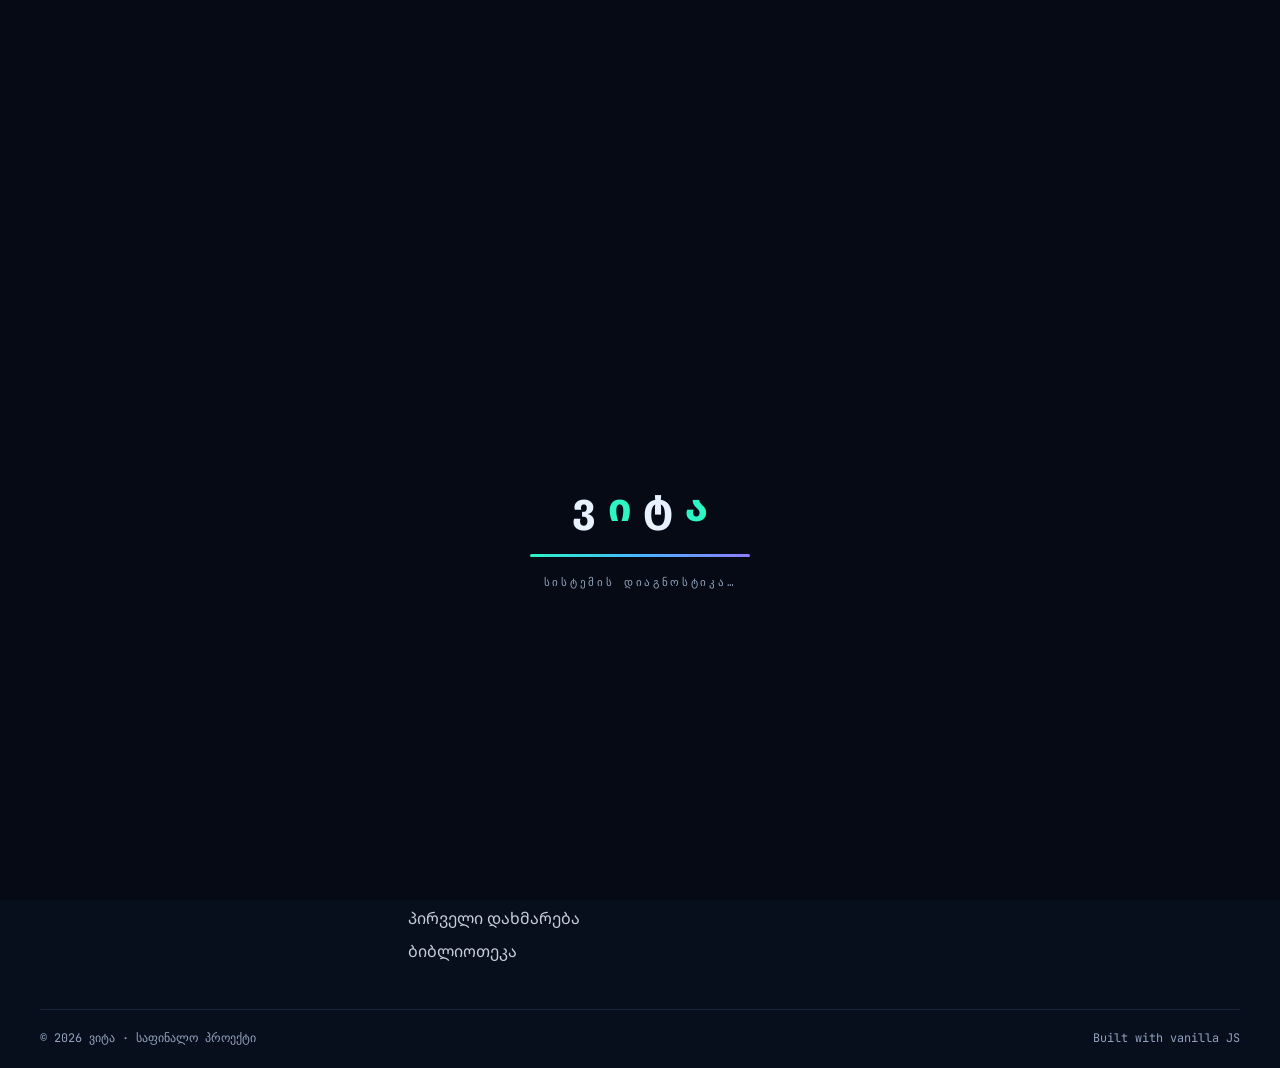
==== calculators.html @ 7089a0d2 "Merge pull request: feature/html-structure" ====
<!DOCTYPE html>
<html lang="ka" data-theme="dark">
<head>
  <meta charset="utf-8">
  <meta name="viewport" content="width=device-width, initial-scale=1">
  <title>კალკულატორები — ვიტა</title>
  <meta name="description" content="ონლაინ სამედიცინო კალკულატორები: BMI, კალორიები, წნევა, eGFR, ორსულობის ვადა, პულსი, ძილი და სხვა.">
  <meta name="theme-color" content="#050a14">
  <link rel="icon" href="data:image/svg+xml,%3Csvg xmlns='http://www.w3.org/2000/svg' viewBox='0 0 64 64'%3E%3Cpolygon points='32,3 57,17.5 57,46.5 32,61 7,46.5 7,17.5' fill='%23050a14' stroke='%232df5c4' stroke-width='4'/%3E%3Cpath d='M12 34H24L28 24L34 44L38 30L41 34H52' fill='none' stroke='%232df5c4' stroke-width='4' stroke-linecap='round' stroke-linejoin='round'/%3E%3C/svg%3E">
  <link rel="preconnect" href="https://fonts.googleapis.com">
  <link rel="preconnect" href="https://fonts.gstatic.com" crossorigin>
  <link href="https://fonts.googleapis.com/css2?family=JetBrains+Mono:wght@400;600&family=Noto+Sans+Georgian:wght@400;500;700;800&display=swap" rel="stylesheet">
  <link rel="stylesheet" href="css/base.css">
  <link rel="stylesheet" href="css/layout.css">
  <link rel="stylesheet" href="css/components.css">
  <link rel="stylesheet" href="css/animations.css">
  <link rel="stylesheet" href="css/pages.css">
  <link rel="stylesheet" href="css/responsive.css">
</head>
<body>

  <!-- ანიმირებული ჩამტვირთავი (splash) -->
  <div id="loader" role="status" aria-label="იტვირთება">
    <div class="loader-inner">
      <div data-logo="draw" class="loader-logo"></div>
      <div class="loader-word" aria-hidden="true">ვ<span>ი</span>ტ<span>ა</span></div>
      <div class="loader-bar"><i></i></div>
      <p class="loader-text mono">სისტემის დიაგნოსტიკა…</p>
    </div>
  </div>

  <!-- ფონის ეფექტები -->
  <div class="bg-fx" aria-hidden="true"><i class="blob b1"></i><i class="blob b2"></i><i class="blob b3"></i><i class="grid"></i></div>
  <div id="cursor-glow" aria-hidden="true"></div>
  <div class="scroll-progress" aria-hidden="true"><span></span></div>

  <a class="skip-link" href="#main">გადასვლა შინაარსზე</a>

  <header class="site-header" id="top">
    <div class="container header-row">
      <a href="index.html" class="brand" aria-label="ვიტა — მთავარი გვერდი">
        <span data-logo="mark" class="brand-mark"></span>
        <span class="brand-name">ვიტა<small class="mono">MED·PORTAL</small></span>
      </a>
      <nav class="main-nav" id="main-nav" aria-label="მთავარი მენიუ">
        <a href="index.html#symptoms">სიმპტომები</a>
        <a href="index.html#doctors">ექიმები</a>
        <a href="clinics.html">კლინიკები</a>
        <a href="calculators.html" class="current" aria-current="page">კალკულატორები</a>
        <a href="index.html#firstaid">პირველი დახმარება</a>
        <a href="index.html#library">ბიბლიოთეკა</a>
        <a href="index.html#contact">კონტაქტი</a>
      </nav>
      <div class="header-actions">
        <a href="tel:112" class="sos-btn" aria-label="გადაუდებელი დახმარება 112"><i class="sos-dot"></i>112</a>
        <button class="icon-btn" id="theme-toggle" type="button" aria-label="თემის შეცვლა" title="ბნელი / ნათელი თემა">
          <svg viewBox="0 0 24 24" width="20" height="20" fill="none" stroke="currentColor" stroke-width="2" stroke-linecap="round"><circle cx="12" cy="12" r="4.5"/><path d="M12 2v2.5M12 19.5V22M2 12h2.5M19.5 12H22M4.9 4.9l1.8 1.8M17.3 17.3l1.8 1.8M4.9 19.1l1.8-1.8M17.3 6.7l1.8-1.8"/></svg>
        </button>
        <button class="icon-btn burger" id="burger" type="button" aria-label="მენიუს გახსნა" aria-expanded="false" aria-controls="main-nav"><span></span><span></span><span></span></button>
      </div>
    </div>
  </header>

  <main id="main">
    <section class="page-hero">
      <div class="container">
        <p class="crumbs mono reveal"><a href="index.html">მთავარი</a> / კალკულატორები</p>
        <h1 class="reveal" style="--d:.05s">ონლაინ <em class="grad-text">სამედიცინო</em> კალკულატორები</h1>
        <p class="section-lead reveal" style="--d:.1s">მარტივი, გამჭვირვალე და დადასტურებულ ფორმულებზე დაფუძნებული გამოთვლები. თითოეულ ბარათზე ჩანს ფორმულა და წყარო. შედეგი ითვლება რეალურ დროში — მონაცემები არსად იგზავნება.</p>
        <div class="trust-row">
          <div class="card reveal"><b>📐 გამჭვირვალე ფორმულები</b>ყოველი კალკულატორის ქვეშ — „ფორმულა და წყარო“.</div>
          <div class="card reveal" style="--d:.08s"><b>🔒 კონფიდენციალურობა</b>ყველაფერი ითვლება თქვენს ბრაუზერში.</div>
          <div class="card reveal" style="--d:.16s"><b>⚕ არ არის დიაგნოზი</b>შედეგი ორიენტირია — გადაწყვეტილებისთვის მიმართეთ ექიმს.</div>
        </div>
      </div>
    </section>
    <section class="section" style="padding-top:2rem">
      <div class="container">
        <div class="chip-wrap reveal" id="calc-groups" role="group" aria-label="კატეგორიები"></div>
        <p class="result-count mono" id="calc-count" aria-live="polite"></p>
        <div class="calc-grid" id="calc-grid"></div>
      </div>
    </section>
  </main>

  <!-- ფუტერი -->
  <footer class="site-footer">
    <div class="container footer-grid">
      <div>
        <a href="index.html" class="brand"><span data-logo="mark" class="brand-mark"></span><span class="brand-name">ვიტა<small class="mono">MED·PORTAL</small></span></a>
        <p class="footer-text">სასწავლო პროექტი (HTML · CSS · JavaScript). არ წარმოადგენს სამედიცინო რჩევას, დიაგნოსტიკას ან მკურნალობას.</p>
      </div>
      <div>
        <h4>ნავიგაცია</h4>
        <ul class="footer-links"><li><a href="index.html#symptoms">სიმპტომები</a></li><li><a href="clinics.html">კლინიკები</a></li><li><a href="calculators.html">კალკულატორები</a></li><li><a href="index.html#doctors">ექიმები</a></li><li><a href="index.html#tools">ხელსაწყოები</a></li><li><a href="index.html#firstaid">პირველი დახმარება</a></li><li><a href="index.html#library">ბიბლიოთეკა</a></li></ul>
      </div>
      <div>
        <h4>გადაუდებელი</h4>
        <p class="footer-sos mono"><a href="tel:112">112</a></p>
        <p class="footer-text">ერთიანი სასწრაფო ნომერი საქართველოში.</p>
      </div>
      <form id="news-form" class="news" novalidate>
        <h4>სიახლეები</h4>
        <div class="news-row"><input class="input" id="news-mail" type="email" placeholder="შენი ელ-ფოსტა" aria-label="ელ-ფოსტა"><button class="btn btn-primary btn-sm" type="submit">✓</button></div>
        <small class="err" data-err="news-mail"></small>
      </form>
    </div>
    <div class="container footer-bottom mono"><span>© <span id="year">2026</span> ვიტა · საფინალო პროექტი</span><span>Built with vanilla JS</span></div>
  </footer>

  <button id="to-top" class="to-top" type="button" aria-label="ზევით დაბრუნება">↑</button>
  <div id="toasts" class="toasts" aria-live="polite"></div>

  <script src="js/utils.js"></script>
  <script src="js/data.js"></script>
  <script src="js/logos.js"></script>
  <script src="js/effects.js"></script>
  <script src="js/calc-defs.js"></script>
  <script src="js/calculators.js"></script>
  <script src="js/contact.js"></script>
  <script src="js/page.js"></script>
</body>
</html>
---- css/base.css ----
/* ==========================================================
   base.css — დიზაინ-ტოკენები, reset, ტიპოგრაფია
   ========================================================== */
:root {
  --bg: #050a14;
  --bg-2: #09111f;
  --surface: rgba(16, 27, 48, .72);
  --surface-solid: #0e182b;
  --surface-2: rgba(255, 255, 255, .04);
  --line: rgba(120, 200, 255, .14);
  --line-strong: rgba(120, 220, 255, .32);
  --text: #e8f1ff;
  --muted: #93a4c0;
  --mint: #2df5c4;
  --sky: #47b8ff;
  --violet: #8f7bff;
  --coral: #ff5f7a;
  --amber: #ffc65a;
  --on-accent: #03130f;
  --grad: linear-gradient(120deg, var(--mint), var(--sky) 48%, var(--violet));
  --radius: 22px;
  --radius-sm: 12px;
  --shadow: 0 24px 60px -24px rgba(0, 0, 0, .7);
  --glow: 0 0 40px -6px color-mix(in srgb, var(--mint) 55%, transparent);
  --font: 'Noto Sans Georgian', 'BPG Glaho', system-ui, -apple-system, 'Segoe UI', sans-serif;
  --mono: 'JetBrains Mono', ui-monospace, 'SF Mono', Menlo, Consolas, monospace;
  --header-h: 72px;
  --ease: cubic-bezier(.22, .9, .3, 1);
}

[data-theme="light"] {
  --bg: #f2f7fb;
  --bg-2: #e7eff7;
  --surface: rgba(255, 255, 255, .82);
  --surface-solid: #ffffff;
  --surface-2: rgba(10, 40, 80, .04);
  --line: rgba(10, 50, 100, .12);
  --line-strong: rgba(10, 80, 140, .3);
  --text: #0b1b33;
  --muted: #53647f;
  --mint: #009c78;
  --sky: #0a77c4;
  --violet: #5a44e6;
  --coral: #dd2f4b;
  --amber: #a86a00;
  --on-accent: #ffffff;
  --shadow: 0 24px 50px -28px rgba(20, 50, 90, .35);
}

*, *::before, *::after { box-sizing: border-box; }
html { scroll-behavior: smooth; scroll-padding-top: calc(var(--header-h) + 12px); -webkit-text-size-adjust: 100%; }
body {
  margin: 0;
  font-family: var(--font);
  font-size: 1rem;
  line-height: 1.65;
  color: var(--text);
  background: var(--bg);
  overflow-x: hidden;
  transition: background .4s var(--ease), color .4s var(--ease);
}
img, svg, canvas { display: block; max-width: 100%; }
h1, h2, h3, h4 { margin: 0 0 .5em; line-height: 1.2; font-weight: 800; letter-spacing: -.01em; }
h1 { font-size: clamp(2.2rem, 5.4vw, 4.4rem); }
h2 { font-size: clamp(1.7rem, 3.6vw, 2.8rem); }
h3 { font-size: clamp(1.1rem, 1.8vw, 1.35rem); }
p { margin: 0 0 1em; }
a { color: inherit; text-decoration: none; }
button, input, select, textarea { font: inherit; color: inherit; }
button { cursor: pointer; }
ul, ol { margin: 0; padding: 0; list-style: none; }
.mono { font-family: var(--mono); }
.grad-text {
  font-style: normal;
  background: var(--grad);
  -webkit-background-clip: text; background-clip: text;
  -webkit-text-fill-color: transparent; color: transparent;
  background-size: 200% 100%;
  animation: gradShift 6s linear infinite;
}

:focus-visible { outline: 2px solid var(--mint); outline-offset: 3px; border-radius: 6px; }
::selection { background: var(--mint); color: var(--on-accent); }

.skip-link {
  position: fixed; left: 1rem; top: -4rem; z-index: 1000;
  background: var(--mint); color: var(--on-accent); padding: .6rem 1rem; border-radius: 10px; font-weight: 700;
}
.skip-link:focus { top: 1rem; }

/* scrollbar */
::-webkit-scrollbar { width: 10px; height: 10px; }
::-webkit-scrollbar-track { background: var(--bg); }
::-webkit-scrollbar-thumb { background: var(--line-strong); border-radius: 10px; }

@media (prefers-reduced-motion: reduce) {
  html { scroll-behavior: auto; }
  *, *::before, *::after { animation-duration: .01ms !important; animation-iteration-count: 1 !important; transition-duration: .01ms !important; }
}
---- css/layout.css ----
/* ==========================================================
   layout.css — ფონი, ჰედერი, hero, სექციები, ფუტერი
   ========================================================== */
.container { width: min(1200px, 100% - 2rem); margin-inline: auto; }

/* ---------- ფონი ---------- */
.bg-fx { position: fixed; inset: 0; z-index: -1; overflow: hidden; background: var(--bg); transition: background .4s; }
.bg-fx .blob { position: absolute; border-radius: 50%; filter: blur(90px); opacity: .45; }
.bg-fx .b1 { width: 46vw; height: 46vw; left: -12vw; top: -10vw; background: color-mix(in srgb, var(--violet) 70%, transparent); animation: drift 22s ease-in-out infinite alternate; }
.bg-fx .b2 { width: 40vw; height: 40vw; right: -10vw; top: 30vh; background: color-mix(in srgb, var(--mint) 55%, transparent); animation: drift 26s ease-in-out infinite alternate-reverse; }
.bg-fx .b3 { width: 34vw; height: 34vw; left: 25vw; bottom: -14vw; background: color-mix(in srgb, var(--sky) 55%, transparent); animation: drift 30s ease-in-out infinite alternate; }
[data-theme="light"] .bg-fx .blob { opacity: .22; }
.bg-fx .grid {
  position: absolute; inset: 0;
  background-image:
    linear-gradient(var(--line) 1px, transparent 1px),
    linear-gradient(90deg, var(--line) 1px, transparent 1px);
  background-size: 56px 56px;
  mask-image: radial-gradient(ellipse at 50% 30%, #000 10%, transparent 75%);
  -webkit-mask-image: radial-gradient(ellipse at 50% 30%, #000 10%, transparent 75%);
  opacity: .5;
}
#cursor-glow {
  position: fixed; left: 0; top: 0; width: 420px; height: 420px; margin: -210px 0 0 -210px;
  border-radius: 50%; pointer-events: none; z-index: 0; opacity: 0;
  background: radial-gradient(circle, color-mix(in srgb, var(--mint) 22%, transparent), transparent 65%);
  transition: opacity .4s; mix-blend-mode: screen;
}
[data-theme="light"] #cursor-glow { mix-blend-mode: multiply; background: radial-gradient(circle, color-mix(in srgb, var(--sky) 20%, transparent), transparent 65%); }
#cursor-glow.on { opacity: 1; }

.scroll-progress { position: fixed; left: 0; top: 0; right: 0; height: 3px; z-index: 120; background: transparent; }
.scroll-progress span { display: block; height: 100%; width: 0; background: var(--grad); box-shadow: 0 0 14px var(--mint); }

/* ---------- ჰედერი ---------- */
.site-header {
  position: sticky; top: 0; z-index: 100; height: var(--header-h);
  backdrop-filter: blur(16px) saturate(1.4); -webkit-backdrop-filter: blur(16px) saturate(1.4);
  background: color-mix(in srgb, var(--bg) 70%, transparent);
  border-bottom: 1px solid var(--line);
  transition: box-shadow .3s, background .4s;
}
.site-header.scrolled { box-shadow: 0 10px 40px -20px rgba(0, 0, 0, .6); }
.header-row { display: flex; align-items: center; justify-content: space-between; gap: 1rem; height: 100%; }
.brand { display: inline-flex; align-items: center; gap: .7rem; }
.brand-mark { width: 44px; height: 44px; display: block; }
.brand-name { font-weight: 800; font-size: 1.45rem; line-height: 1; display: flex; flex-direction: column; letter-spacing: .02em; }
.brand-name small { font-size: .56rem; letter-spacing: .28em; color: var(--mint); margin-top: 4px; font-weight: 600; }

.main-nav { display: flex; gap: .2rem; }
.main-nav a {
  position: relative; padding: .55rem .85rem; border-radius: 999px; color: var(--muted);
  font-size: .92rem; font-weight: 500; transition: color .25s, background .25s;
}
.main-nav a:hover { color: var(--text); background: var(--surface-2); }
.main-nav a.active { color: var(--text); background: color-mix(in srgb, var(--mint) 14%, transparent); }
.main-nav a.active::after {
  content: ""; position: absolute; left: 50%; bottom: 2px; width: 14px; height: 2px; margin-left: -7px; background: var(--mint); border-radius: 2px; box-shadow: 0 0 8px var(--mint);
}
.header-actions { display: flex; align-items: center; gap: .6rem; }

/* ---------- Hero ---------- */
.hero { position: relative; min-height: calc(100svh - var(--header-h)); display: flex; align-items: center; padding-block: 3rem 5rem; overflow: hidden; }
#hero-canvas { position: absolute; inset: 0; width: 100%; height: 100%; z-index: 0; }
.hero-grid { position: relative; z-index: 1; display: grid; grid-template-columns: 1.1fr .9fr; gap: 3rem; align-items: center; }
.hero-title { margin-bottom: .45em; }
.hero-lead { color: var(--muted); font-size: clamp(1rem, 1.5vw, 1.18rem); max-width: 56ch; }
.hero-cta { display: flex; flex-wrap: wrap; gap: .9rem; margin: 1.8rem 0 2.2rem; }
.live-badge {
  display: inline-flex; align-items: center; gap: .6rem; padding: .45rem 1rem .45rem .8rem; margin-bottom: 1.4rem;
  border: 1px solid var(--line-strong); border-radius: 999px; background: var(--surface); font-size: .82rem;
}
.live-badge .mono { color: var(--muted); }
.rotator { display: inline-block; color: var(--mint); min-width: 7.5ch; transition: opacity .3s, transform .3s; }
.rotator.out { opacity: 0; transform: translateY(8px); }
.stat-row { display: grid; grid-template-columns: repeat(4, auto); gap: 1.8rem; justify-content: start; }
.stat-row li { display: flex; flex-direction: column; }
.stat-row b { font-size: clamp(1.6rem, 3vw, 2.3rem); line-height: 1; background: var(--grad); -webkit-background-clip: text; background-clip: text; -webkit-text-fill-color: transparent; }
.stat-row span { font-size: .8rem; color: var(--muted); margin-top: .3rem; }

.hero-visual { position: relative; display: grid; place-items: center; min-height: 420px; }
.emblem { width: min(380px, 80%); aspect-ratio: 1; filter: drop-shadow(0 0 40px color-mix(in srgb, var(--mint) 40%, transparent)); }
.ecg-card {
  position: absolute; left: 0; right: 0; bottom: -10px; padding: .8rem 1rem; border-radius: 18px;
  background: var(--surface); border: 1px solid var(--line-strong); backdrop-filter: blur(10px); box-shadow: var(--shadow);
}
.ecg-head { display: flex; justify-content: space-between; font-size: .68rem; letter-spacing: .14em; color: var(--muted); }
.ecg-head b { color: var(--mint); font-size: 1rem; }
.scroll-hint { position: absolute; left: 50%; bottom: 1.2rem; transform: translateX(-50%); z-index: 2; display: flex; flex-direction: column; align-items: center; gap: .5rem; font-size: .62rem; letter-spacing: .3em; color: var(--muted); }
.scroll-hint span { width: 1px; height: 36px; background: linear-gradient(var(--mint), transparent); animation: scrollHint 1.8s ease-in-out infinite; transform-origin: top; }

/* ---------- პარტნიორები ---------- */
.partners { padding: 2.2rem 0; border-block: 1px solid var(--line); background: color-mix(in srgb, var(--bg-2) 60%, transparent); }
.partners-label { text-align: center; font-size: .7rem; letter-spacing: .24em; color: var(--muted); margin-bottom: 1.4rem; text-transform: uppercase; }
.marquee { overflow: hidden; mask-image: linear-gradient(90deg, transparent, #000 10%, #000 90%, transparent); -webkit-mask-image: linear-gradient(90deg, transparent, #000 10%, #000 90%, transparent); }
.marquee-track { display: flex; width: max-content; gap: 3rem; animation: marquee 38s linear infinite; }
.marquee:hover .marquee-track { animation-play-state: paused; }

/* ---------- სექციები ---------- */
.section { position: relative; padding-block: clamp(4rem, 9vw, 7rem); }
.section-head { max-width: 760px; margin-bottom: 2.6rem; }
.eyebrow { display: inline-flex; align-items: center; gap: .6rem; font-size: .76rem; letter-spacing: .22em; color: var(--mint); text-transform: uppercase; margin-bottom: .9rem; }
.eyebrow::before { content: ""; width: 28px; height: 2px; background: var(--mint); box-shadow: 0 0 10px var(--mint); }
.section-lead { color: var(--muted); font-size: 1.08rem; }

.steps-grid { display: grid; grid-template-columns: repeat(auto-fit, minmax(250px, 1fr)); gap: 1.4rem; counter-reset: s; }
.symptom-layout { display: grid; grid-template-columns: minmax(280px, 380px) 1fr; gap: 1.6rem; align-items: start; }
.doc-grid { display: grid; grid-template-columns: repeat(auto-fill, minmax(270px, 1fr)); gap: 1.3rem; margin-top: 1.2rem; }
.tool-grid { display: grid; grid-template-columns: 1fr 1fr; gap: 2rem; align-items: center; }
.aid-grid { display: grid; grid-template-columns: repeat(auto-fit, minmax(230px, 1fr)); gap: 1.2rem; }
.contact-grid { display: grid; grid-template-columns: 1fr 1fr; gap: 2rem; align-items: start; }

/* ---------- ფუტერი ---------- */
.site-footer { border-top: 1px solid var(--line); background: color-mix(in srgb, var(--bg-2) 80%, transparent); padding-top: 3.5rem; }
.footer-grid { display: grid; grid-template-columns: 1.4fr 1fr 1fr 1.2fr; gap: 2.2rem; padding-bottom: 2.4rem; }
.footer-grid h4 { font-size: .8rem; letter-spacing: .16em; text-transform: uppercase; color: var(--muted); }
.footer-links li { margin-bottom: .4rem; }
.footer-links a { color: var(--text); opacity: .85; transition: color .2s, opacity .2s; }
.footer-links a:hover { color: var(--mint); opacity: 1; }
.footer-text { color: var(--muted); font-size: .9rem; margin-top: 1rem; }
.footer-sos a { font-size: 2.6rem; font-weight: 600; color: var(--coral); text-shadow: 0 0 24px color-mix(in srgb, var(--coral) 50%, transparent); }
.footer-bottom { display: flex; justify-content: space-between; flex-wrap: wrap; gap: .5rem; padding-block: 1.2rem; border-top: 1px solid var(--line); font-size: .74rem; color: var(--muted); }
---- css/components.css ----
/* ==========================================================
   components.css — ღილაკები, ბარათები, ფორმები, ხელსაწყოები…
   ========================================================== */

/* ---------- ღილაკები ---------- */
.btn {
  --bx: 0px; --by: 0px;
  position: relative; display: inline-flex; align-items: center; justify-content: center; gap: .55rem;
  padding: .85rem 1.5rem; border-radius: 999px; border: 1px solid transparent; font-weight: 700; font-size: .98rem;
  transform: translate(var(--bx), var(--by)); transition: transform .25s var(--ease), box-shadow .3s, background .3s, border-color .3s; overflow: hidden;
}
.btn-primary { background: var(--grad); background-size: 200% 100%; color: var(--on-accent); box-shadow: 0 10px 30px -10px color-mix(in srgb, var(--mint) 70%, transparent); }
.btn-primary:hover { background-position: 100% 0; box-shadow: 0 16px 40px -10px color-mix(in srgb, var(--mint) 80%, transparent); }
.btn-primary::after { content: ""; position: absolute; inset: 0; background: linear-gradient(110deg, transparent 30%, rgba(255,255,255,.45) 50%, transparent 70%); transform: translateX(-120%); transition: transform .7s; }
.btn-primary:hover::after { transform: translateX(120%); }
.btn-ghost { background: var(--surface-2); border-color: var(--line-strong); color: var(--text); backdrop-filter: blur(8px); }
.btn-ghost:hover { border-color: var(--mint); color: var(--mint); }
.btn-sm { padding: .55rem 1.1rem; font-size: .88rem; }
.btn-block { width: 100%; margin-top: .6rem; }
.btn:disabled { opacity: .45; cursor: not-allowed; }
.icon-btn { width: 42px; height: 42px; display: grid; place-items: center; border-radius: 50%; border: 1px solid var(--line-strong); background: var(--surface); transition: border-color .25s, transform .25s, color .25s; }
.icon-btn:hover { border-color: var(--mint); color: var(--mint); transform: rotate(18deg); }
.sos-btn { display: inline-flex; align-items: center; gap: .5rem; padding: .5rem 1rem; border-radius: 999px; background: color-mix(in srgb, var(--coral) 16%, transparent); border: 1px solid color-mix(in srgb, var(--coral) 60%, transparent); color: var(--coral); font-weight: 800; font-family: var(--mono); letter-spacing: .06em; }
.sos-btn:hover { background: var(--coral); color: #fff; }
.sos-dot, .live-dot { width: 9px; height: 9px; border-radius: 50%; background: var(--coral); box-shadow: 0 0 0 0 var(--coral); animation: ping 1.6s infinite; }
.live-dot { background: var(--mint); box-shadow: 0 0 0 0 var(--mint); }
.burger { display: none; flex-direction: column; gap: 5px; }
.burger span { width: 18px; height: 2px; background: currentColor; border-radius: 2px; transition: transform .3s, opacity .3s; }
.burger[aria-expanded="true"] span:nth-child(1) { transform: translateY(7px) rotate(45deg); }
.burger[aria-expanded="true"] span:nth-child(2) { opacity: 0; }
.burger[aria-expanded="true"] span:nth-child(3) { transform: translateY(-7px) rotate(-45deg); }

/* ---------- ბარათები და holo-ეფექტი ---------- */
.card {
  position: relative; background: var(--surface); border: 1px solid var(--line); border-radius: var(--radius);
  padding: clamp(1.1rem, 2.4vw, 1.8rem); backdrop-filter: blur(14px); -webkit-backdrop-filter: blur(14px); box-shadow: var(--shadow);
}
.holo { --mx: 50%; --my: 50%; --rx: 0deg; --ry: 0deg; transform: perspective(900px) rotateX(var(--rx)) rotateY(var(--ry)); transition: transform .25s var(--ease), border-color .3s, box-shadow .3s; transform-style: preserve-3d; }
.holo:hover { border-color: var(--line-strong); box-shadow: var(--shadow), var(--glow); }
.holo::before {
  content: ""; position: absolute; inset: 0; border-radius: inherit; pointer-events: none; opacity: 0; transition: opacity .3s;
  background: radial-gradient(380px circle at var(--mx) var(--my), color-mix(in srgb, var(--mint) 20%, transparent), transparent 55%);
}
.holo::after {
  content: ""; position: absolute; inset: 0; border-radius: inherit; pointer-events: none; opacity: 0; transition: opacity .3s;
  background: linear-gradient(115deg, transparent 30%, rgba(255,255,255,.1) 45%, rgba(143,123,255,.12) 55%, transparent 70%);
  background-size: 250% 250%; background-position: var(--mx) var(--my); mix-blend-mode: overlay;
}
.holo:hover::before, .holo:hover::after { opacity: 1; }

.tag { display: inline-block; padding: .2rem .7rem; border-radius: 999px; font-size: .72rem; background: color-mix(in srgb, var(--mint) 14%, transparent); border: 1px solid color-mix(in srgb, var(--mint) 40%, transparent); color: var(--mint); }
.note { font-size: .82rem; color: var(--muted); border-inline-start: 2px solid var(--line-strong); padding-inline-start: .8rem; margin-top: 1rem; }
.empty-note { color: var(--muted); font-size: .95rem; margin: 0; }

/* ---------- ნაბიჯები ---------- */
.step-card { padding-top: 2rem; }
.step-num { position: absolute; right: 1.2rem; top: 1rem; font-size: 2.8rem; font-weight: 600; color: transparent; -webkit-text-stroke: 1px var(--line-strong); }
.step-ico { width: 64px; height: 64px; margin-bottom: 1rem; color: var(--mint); }
.step-ico svg, .chip-ico svg { width: 100%; height: 100%; }
.step-card p { color: var(--muted); margin: 0; }

/* ---------- ფორმის ელემენტები ---------- */
.input {
  width: 100%; padding: .8rem 1rem; border-radius: var(--radius-sm); background: var(--surface-2); border: 1px solid var(--line-strong);
  color: var(--text); transition: border-color .25s, box-shadow .25s, background .25s;
}
.input::placeholder { color: color-mix(in srgb, var(--muted) 80%, transparent); }
.input:focus { outline: none; border-color: var(--mint); box-shadow: 0 0 0 4px color-mix(in srgb, var(--mint) 18%, transparent); }
select.input { appearance: none; background-image: linear-gradient(45deg, transparent 50%, var(--muted) 50%), linear-gradient(135deg, var(--muted) 50%, transparent 50%); background-position: calc(100% - 20px) 50%, calc(100% - 14px) 50%; background-size: 6px 6px; background-repeat: no-repeat; padding-right: 2.4rem; }
select.input option { background: var(--surface-solid); color: var(--text); }
textarea.input { resize: vertical; min-height: 110px; }
.form-row { margin-bottom: 1rem; }
.form-row label, .field-label { display: flex; justify-content: space-between; font-size: .88rem; color: var(--muted); margin-bottom: .4rem; font-weight: 500; }
.field-label { margin-top: 1rem; }
.err { display: block; min-height: 1.3em; line-height: 1.3; color: var(--coral); font-size: .8rem; margin-top: .3rem; }
.input.invalid { border-color: var(--coral); box-shadow: 0 0 0 4px color-mix(in srgb, var(--coral) 14%, transparent); animation: shake .4s; }
.input.valid { border-color: color-mix(in srgb, var(--mint) 70%, transparent); }
.counter { font-size: .72rem; }
.check { display: flex; gap: .7rem; align-items: flex-start; font-size: .88rem; color: var(--muted); cursor: pointer; }
.check input { accent-color: var(--mint); margin-top: .3rem; width: 16px; height: 16px; }

.switch { display: inline-flex; align-items: center; gap: .6rem; cursor: pointer; font-size: .88rem; color: var(--muted); user-select: none; }
.switch input { position: absolute; opacity: 0; pointer-events: none; }
.switch-ui { width: 42px; height: 24px; border-radius: 99px; background: var(--surface-2); border: 1px solid var(--line-strong); position: relative; transition: background .25s, border-color .25s; flex-shrink: 0; }
.switch-ui::after { content: ""; position: absolute; left: 3px; top: 3px; width: 16px; height: 16px; border-radius: 50%; background: var(--muted); transition: transform .3s var(--ease), background .25s; }
.switch input:checked + .switch-ui { background: color-mix(in srgb, var(--mint) 30%, transparent); border-color: var(--mint); }
.switch input:checked + .switch-ui::after { transform: translateX(18px); background: var(--mint); }
.switch input:focus-visible + .switch-ui { outline: 2px solid var(--mint); outline-offset: 2px; }

.range-field { margin-bottom: 1.3rem; }
.range-field label { display: flex; justify-content: space-between; margin-bottom: .5rem; color: var(--muted); font-size: .92rem; }
.range-field b { color: var(--mint); }
input[type="range"] { -webkit-appearance: none; appearance: none; width: 100%; height: 6px; border-radius: 6px; background: linear-gradient(90deg, var(--mint) var(--p, 50%), var(--line-strong) var(--p, 50%)); outline-offset: 6px; }
input[type="range"]::-webkit-slider-thumb { -webkit-appearance: none; width: 22px; height: 22px; border-radius: 50%; background: var(--surface-solid); border: 3px solid var(--mint); box-shadow: 0 0 14px var(--mint); cursor: grab; }
input[type="range"]::-moz-range-thumb { width: 18px; height: 18px; border-radius: 50%; background: var(--surface-solid); border: 3px solid var(--mint); box-shadow: 0 0 14px var(--mint); cursor: grab; }

/* ---------- chips ---------- */
.chip-wrap { display: flex; flex-wrap: wrap; gap: .55rem; }
.chip {
  display: inline-flex; align-items: center; gap: .5rem; padding: .5rem 1rem; border-radius: 999px; background: var(--surface-2); border: 1px solid var(--line-strong);
  font-size: .9rem; transition: all .25s var(--ease);
}
.chip:hover { border-color: var(--mint); transform: translateY(-2px); }
.chip.is-active { background: color-mix(in srgb, var(--mint) 18%, transparent); border-color: var(--mint); color: var(--mint); box-shadow: 0 0 20px -6px var(--mint); }
.chip.sym.red::after { content: "!"; display: grid; place-items: center; width: 17px; height: 17px; border-radius: 50%; background: var(--coral); color: #fff; font-size: .7rem; font-weight: 800; }
.chip-ico { width: 20px; height: 20px; display: inline-block; }
.spec-filter { margin: 1.1rem 0 .4rem; }
.result-count { font-size: .76rem; color: var(--muted); margin: .8rem 0 0; letter-spacing: .08em; }

/* ---------- toolbar ---------- */
.toolbar { display: flex; flex-wrap: wrap; gap: 1rem; align-items: center; padding: 1rem 1.2rem; }
.toolbar .search-box { flex: 1 1 260px; }
.toolbar select { width: auto; min-width: 170px; }
.search-box { position: relative; }
.search-box svg { position: absolute; left: 14px; top: 50%; transform: translateY(-50%); color: var(--muted); pointer-events: none; }
.search-box .input { padding-left: 2.6rem; }

/* ---------- სხეულის რუკა ---------- */
.body-panel { text-align: center; }
.body-stage { position: relative; width: min(250px, 70%); margin: 0 auto 1rem; overflow: hidden; border-radius: 16px; padding: .5rem; }
.body-svg { width: 100%; height: auto; overflow: visible; }
.body-decor { fill: url(#bodyGrad); stroke: var(--line-strong); }
.region { fill: url(#bodyGrad); stroke: var(--mint); stroke-opacity: .55; stroke-width: 1.2; cursor: pointer; transition: fill .3s, stroke-opacity .3s, filter .3s; }
.region:hover, .region:focus-visible { fill: color-mix(in srgb, var(--mint) 35%, transparent); stroke-opacity: 1; filter: drop-shadow(0 0 8px var(--mint)); outline: none; }
.region.is-active { fill: color-mix(in srgb, var(--coral) 38%, transparent); stroke: var(--coral); stroke-opacity: 1; filter: drop-shadow(0 0 10px var(--coral)); }
.pins { pointer-events: none; }
.pins circle { fill: var(--mint); animation: pinPulse 2s ease-in-out infinite; transform-box: fill-box; transform-origin: center; }
.pins circle:nth-child(2n) { animation-delay: .4s; }
.pins circle:nth-child(3n) { animation-delay: .8s; }
.scan-line { position: absolute; left: 0; right: 0; top: 0; height: 3px; background: linear-gradient(90deg, transparent, var(--mint), transparent); box-shadow: 0 0 18px 4px var(--mint); animation: scan 3.2s ease-in-out infinite; opacity: .8; pointer-events: none; }
.body-hint { font-size: .78rem; color: var(--muted); margin: .8rem 0 0; letter-spacing: .08em; }
.region-general.is-active { border-color: var(--coral); color: var(--coral); }

.sp-head { display: flex; justify-content: space-between; align-items: center; flex-wrap: wrap; gap: .8rem; margin-bottom: 1.2rem; }
.sp-head h3 { margin: 0; }
#symptom-chips { min-height: 80px; margin-bottom: 1.2rem; }
.field-row { display: flex; align-items: center; gap: 1rem; flex-wrap: wrap; margin-bottom: 1.2rem; }
.field-row label { color: var(--muted); font-size: .9rem; }
.field-row select { width: auto; min-width: 180px; }
.sp-actions { display: flex; gap: .8rem; flex-wrap: wrap; }
.result-box { margin-top: 1.4rem; padding: 1.2rem; border-radius: var(--radius-sm); background: var(--surface-2); border: 1px solid var(--line-strong); animation: popIn .5s var(--ease); }
.urgency { display: flex; gap: .8rem; padding: .9rem 1rem; border-radius: 12px; margin-bottom: 1rem; font-weight: 600; align-items: flex-start; }
.urgency .u-ico { font-size: 1.4rem; line-height: 1; }
.urgency small { display: block; font-weight: 400; opacity: .9; margin-top: .2rem; }
.u-green { background: color-mix(in srgb, var(--mint) 14%, transparent); border: 1px solid color-mix(in srgb, var(--mint) 50%, transparent); }
.u-amber { background: color-mix(in srgb, var(--amber) 14%, transparent); border: 1px solid color-mix(in srgb, var(--amber) 55%, transparent); }
.u-red { background: color-mix(in srgb, var(--coral) 16%, transparent); border: 1px solid var(--coral); animation: redPulse 1.4s infinite; }
.spec-row { display: grid; grid-template-columns: 28px 1fr auto; align-items: center; gap: .8rem; margin-bottom: .7rem; }
.spec-row .bar { height: 8px; border-radius: 8px; background: var(--line); overflow: hidden; grid-column: 2; }
.spec-row .bar i { display: block; height: 100%; width: 0; border-radius: 8px; background: var(--grad); transition: width 1s var(--ease); }
.spec-row .nm { grid-column: 2; font-weight: 700; }
.spec-row .ic { grid-row: 1 / span 2; color: var(--mint); width: 28px; height: 28px; }
.spec-row .go { grid-column: 3; grid-row: 1 / span 2; }
.hint-list { margin: 1rem 0 0; padding-inline-start: 1.1rem; list-style: disc; color: var(--muted); font-size: .9rem; }
.hint-list li { margin-bottom: .35rem; }
.hint-list b { color: var(--text); }

/* ---------- ექიმის ბარათი ---------- */
.doc-card { display: flex; flex-direction: column; gap: .7rem; padding: 1.3rem; cursor: pointer; animation: popIn .5s var(--ease) both; }
.doc-top { display: flex; align-items: center; gap: .9rem; }
.doc-avatar { width: 64px; height: 64px; border-radius: 20px; flex-shrink: 0; }
.doc-card h3 { margin: 0; font-size: 1.08rem; }
.doc-spec { display: inline-flex; align-items: center; gap: .4rem; color: var(--mint); font-size: .84rem; font-weight: 600; }
.doc-spec .chip-ico { width: 18px; height: 18px; }
.doc-meta { display: flex; flex-wrap: wrap; gap: .4rem .9rem; color: var(--muted); font-size: .84rem; }
.doc-meta b { color: var(--text); }
.stars { color: var(--amber); letter-spacing: 2px; }
.doc-bio { color: var(--muted); font-size: .88rem; margin: 0; flex: 1; }
.doc-foot { display: flex; align-items: center; justify-content: space-between; gap: .6rem; padding-top: .8rem; border-top: 1px dashed var(--line-strong); }
.price { font-family: var(--mono); font-weight: 600; font-size: 1.1rem; }
.avail { position: absolute; right: 1rem; top: 1rem; font-size: .68rem; padding: .15rem .6rem; border-radius: 99px; display: flex; align-items: center; gap: .35rem; background: color-mix(in srgb, var(--mint) 14%, transparent); color: var(--mint); }
.avail::before { content: ""; width: 6px; height: 6px; border-radius: 50%; background: currentColor; }
.avail.off { background: var(--surface-2); color: var(--muted); }
.no-results { grid-column: 1 / -1; text-align: center; padding: 3rem 1rem; color: var(--muted); }

/* ---------- ჯავშნები ---------- */
.bookings { margin-top: 2.2rem; }
.bookings-head { display: flex; justify-content: space-between; align-items: center; margin-bottom: 1rem; }
.bookings-head h3 { margin: 0; }
.bookings-list { display: grid; gap: .7rem; }
.booking-item { display: flex; flex-wrap: wrap; justify-content: space-between; align-items: center; gap: .8rem; padding: .9rem 1rem; border-radius: var(--radius-sm); border: 1px solid var(--line); background: var(--surface-2); animation: popIn .4s var(--ease); }
.booking-item b { display: block; }
.booking-item small { color: var(--muted); }
.booking-code { font-family: var(--mono); color: var(--mint); font-size: .8rem; }
.btn-danger { color: var(--coral); border-color: color-mix(in srgb, var(--coral) 50%, transparent); }
.btn-danger:hover { background: var(--coral); color: #fff; border-color: var(--coral); }

/* ---------- მოდალი ---------- */
.modal { width: min(560px, 94vw); max-height: 92vh; padding: 0; border: 1px solid var(--line-strong); border-radius: 26px; background: var(--surface-solid); color: var(--text); box-shadow: 0 40px 100px -20px rgba(0,0,0,.8), var(--glow); overflow: auto; }
.modal-wide { width: min(720px, 94vw); }
.modal[open] { animation: modalIn .45s var(--ease); }
.modal::backdrop { background: rgba(2, 6, 14, .72); backdrop-filter: blur(6px); }
.modal-close-form { position: absolute; right: 1rem; top: 1rem; z-index: 2; margin: 0; }
.modal-x { width: 38px; height: 38px; border-radius: 50%; border: 1px solid var(--line-strong); background: var(--surface-2); }
.modal-x:hover { border-color: var(--coral); color: var(--coral); }
.modal-in { padding: 2rem; }
.modal-in h3 { padding-right: 2.5rem; font-size: 1.4rem; }
.bk-doc { display: flex; align-items: center; gap: 1rem; margin-bottom: 1.4rem; }
.slots { display: flex; flex-wrap: wrap; gap: .5rem; }
.slot { padding: .45rem .9rem; border-radius: 10px; border: 1px solid var(--line-strong); background: var(--surface-2); font-family: var(--mono); font-size: .86rem; transition: all .2s; }
.slot:hover:not(:disabled) { border-color: var(--mint); }
.slot.is-active { background: var(--mint); color: var(--on-accent); border-color: var(--mint); box-shadow: 0 0 18px -4px var(--mint); }
.slot:disabled { opacity: .3; text-decoration: line-through; cursor: not-allowed; }
.form-2 { display: grid; grid-template-columns: 1fr 1fr; gap: 0 1rem; }
.bk-ok { text-align: center; padding: 1rem 0; }
.bk-ok svg { width: 96px; height: 96px; margin: 0 auto 1rem; }
.bk-ok .code { display: inline-block; margin: .6rem 0 1.2rem; padding: .6rem 1.4rem; border-radius: 12px; border: 2px dashed var(--mint); color: var(--mint); font-family: var(--mono); font-size: 1.5rem; letter-spacing: .14em; }

/* ---------- ტაბები და ხელსაწყოები ---------- */
.tabs { display: flex; flex-wrap: wrap; gap: .5rem; margin-bottom: 1.2rem; padding: .4rem; border-radius: 999px; background: var(--surface); border: 1px solid var(--line); width: fit-content; max-width: 100%; }
.tab { padding: .6rem 1.3rem; border-radius: 999px; border: 0; background: transparent; color: var(--muted); font-weight: 600; transition: all .3s var(--ease); }
.tab:hover { color: var(--text); }
.tab.is-active { background: var(--grad); color: var(--on-accent); box-shadow: 0 8px 24px -8px var(--mint); }
.tab-panel { animation: popIn .5s var(--ease); }
.tab-panel[hidden] { display: none; }
.tool-form h3 { margin-bottom: 1.2rem; }
.tool-out { text-align: center; }
.tool-note { color: var(--muted); font-size: .95rem; min-height: 3em; }
.tool-note b { color: var(--text); }

.gauge { position: relative; width: min(340px, 100%); margin: 0 auto; }
.gauge svg { width: 100%; overflow: visible; }
.g-seg { fill: none; stroke-width: 16; stroke-linecap: butt; }
.g-seg.s1 { stroke: var(--sky); } .g-seg.s2 { stroke: var(--mint); } .g-seg.s3 { stroke: var(--amber); } .g-seg.s4 { stroke: var(--coral); }
.g-needle { transform-origin: 110px 110px; transition: transform 1.1s cubic-bezier(.34, 1.56, .64, 1); stroke: var(--text); }
.g-needle line { stroke-width: 4; stroke-linecap: round; } .g-needle circle { fill: var(--text); }
.gauge-val { margin-top: -.4rem; display: flex; flex-direction: column; }
.gauge-val b { font-size: 2.6rem; line-height: 1; }
.gauge-val span { color: var(--muted); font-weight: 600; }

.bottle { position: relative; width: 150px; height: 220px; margin: 0 auto 1rem; border: 3px solid var(--line-strong); border-radius: 30px 30px 40px 40px; overflow: hidden; display: grid; place-items: center; background: var(--surface-2); }
.bottle::before { content: ""; position: absolute; top: -3px; left: 50%; width: 54px; height: 22px; margin-left: -27px; border: 3px solid var(--line-strong); border-top: 0; border-radius: 0 0 10px 10px; z-index: 3; }
.bottle i { position: absolute; left: 0; right: 0; bottom: 0; height: 50%; background: linear-gradient(180deg, color-mix(in srgb, var(--sky) 80%, transparent), color-mix(in srgb, var(--mint) 60%, transparent)); transition: height 1s var(--ease); }
.bottle i::before { content: ""; position: absolute; left: -50%; top: -14px; width: 200%; height: 28px; background: inherit; border-radius: 45%; animation: wave 4s linear infinite; opacity: .8; }
.bottle b { position: relative; z-index: 2; font-size: 1.7rem; text-shadow: 0 2px 10px rgba(0,0,0,.4); color: #fff; }

.pulse-tester { display: grid; gap: .9rem; justify-items: start; margin-top: 1rem; }
.beat-btn { width: 110px; height: 110px; border-radius: 50%; border: 2px solid var(--coral); background: color-mix(in srgb, var(--coral) 14%, transparent); color: var(--coral); font-weight: 800; display: grid; place-items: center; font-size: 1.1rem; transition: transform .1s; }
.beat-btn span { display: block; font-size: .75rem; }
.beat-btn:not(:disabled):active, .beat-btn.hit { transform: scale(.88); background: var(--coral); color: #fff; }
.beat-btn:disabled { opacity: .35; }
#pulse-status { font-size: .82rem; color: var(--muted); margin: 0; }
.zones { display: grid; gap: .6rem; margin-top: 1rem; text-align: left; }
.zone { display: grid; grid-template-columns: 1fr auto; gap: .2rem .8rem; align-items: center; font-size: .9rem; }
.zone .zb { grid-column: 1 / -1; height: 10px; border-radius: 10px; background: var(--line); overflow: hidden; }
.zone .zb i { display: block; height: 100%; width: 0; border-radius: 10px; transition: width .9s var(--ease); }
.zone small { color: var(--muted); }
.zone .rng { font-family: var(--mono); color: var(--text); }

.seg { display: inline-flex; padding: .3rem; border-radius: 999px; background: var(--surface-2); border: 1px solid var(--line-strong); margin-bottom: .8rem; }
.seg-btn { border: 0; background: transparent; padding: .5rem 1rem; border-radius: 999px; color: var(--muted); font-size: .86rem; font-weight: 600; }
.seg-btn.is-active { background: var(--mint); color: var(--on-accent); }
.time-pills { display: flex; flex-wrap: wrap; gap: .8rem; justify-content: center; }
.time-pills li { padding: .9rem 1.2rem; border-radius: 16px; border: 1px solid var(--line-strong); background: var(--surface-2); animation: popIn .5s var(--ease) both; }
.time-pills b { display: block; font-family: var(--mono); font-size: 1.5rem; color: var(--mint); }
.time-pills small { color: var(--muted); }
.time-pills li.best { border-color: var(--mint); box-shadow: var(--glow); }

.glasses { display: flex; flex-wrap: wrap; gap: .5rem; }
.glass { width: 38px; height: 52px; border: 2px solid var(--line-strong); border-radius: 6px 6px 12px 12px; background: var(--surface-2); position: relative; overflow: hidden; transition: border-color .25s, transform .25s; padding: 0; }
.glass::after { content: ""; position: absolute; left: 0; right: 0; bottom: 0; height: 0; background: linear-gradient(var(--sky), var(--mint)); transition: height .5s var(--ease); }
.glass.is-full { border-color: var(--sky); } .glass.is-full::after { height: 85%; }
.glass:hover { transform: translateY(-3px); }
.moods { display: flex; gap: .5rem; }
.mood { width: 46px; height: 46px; font-size: 1.4rem; border-radius: 14px; border: 1px solid var(--line-strong); background: var(--surface-2); transition: all .25s var(--ease); filter: grayscale(.8); }
.mood.is-active, .mood:hover { filter: none; transform: scale(1.15); border-color: var(--mint); }
.score-ring { position: relative; width: 170px; margin: 0 auto 1rem; display: grid; place-items: center; }
.score-ring svg { width: 100%; transform: rotate(-90deg); }
.score-ring circle { fill: none; stroke-width: 9; }
.r-bg { stroke: var(--line); }
.r-fg { stroke: var(--mint); stroke-linecap: round; stroke-dasharray: 327; stroke-dashoffset: 327; transition: stroke-dashoffset 1s var(--ease), stroke .4s; filter: drop-shadow(0 0 6px var(--mint)); }
.score-ring > div { position: absolute; display: flex; flex-direction: column; }
.score-ring b { font-size: 2.4rem; line-height: 1; }
.score-ring span { font-size: .72rem; color: var(--muted); }
.week-bars { display: flex; justify-content: center; align-items: flex-end; gap: .6rem; height: 90px; }
.wb { display: flex; flex-direction: column; align-items: center; gap: .3rem; height: 100%; justify-content: flex-end; font-size: .66rem; color: var(--muted); font-family: var(--mono); }
.wb i { width: 22px; border-radius: 6px 6px 3px 3px; background: var(--grad); min-height: 3px; transition: height .8s var(--ease); opacity: .9; }
.wb.today i { box-shadow: 0 0 14px var(--mint); }

/* ---------- პირველადი დახმარება ---------- */
.aid-card { cursor: pointer; text-align: left; display: flex; flex-direction: column; gap: .5rem; color: var(--text); width: 100%; font: inherit; }
.aid-card .aid-ico { width: 54px; height: 54px; border-radius: 16px; display: grid; place-items: center; color: var(--c, var(--coral)); background: color-mix(in srgb, var(--c, var(--coral)) 14%, transparent); border: 1px solid color-mix(in srgb, var(--c, var(--coral)) 40%, transparent); }
.aid-card .aid-ico svg { width: 30px; height: 30px; }
.aid-card h3 { margin: .4rem 0 0; }
.aid-card p { color: var(--muted); font-size: .88rem; margin: 0; flex: 1; }
.aid-card .go { color: var(--c, var(--coral)); font-weight: 700; font-size: .85rem; }
.aid-card:hover .aid-ico { animation: wiggle .5s; }
.stepper-bar { height: 5px; border-radius: 5px; background: var(--line); overflow: hidden; margin: 1rem 0; }
.stepper-bar i { display: block; height: 100%; width: 0; background: var(--grad); transition: width .5s var(--ease); }
.step-box { min-height: 130px; padding: 1.2rem; border-radius: var(--radius-sm); border: 1px solid var(--line-strong); background: var(--surface-2); animation: popIn .4s var(--ease); }
.step-box .sn { font-family: var(--mono); color: var(--mint); font-size: .8rem; letter-spacing: .2em; }
.step-box h4 { font-size: 1.25rem; margin: .3rem 0 .4rem; }
.step-box p { margin: 0; color: var(--muted); }
.step-nav { display: flex; justify-content: space-between; gap: .8rem; margin-top: 1rem; }
.warn { margin-top: 1rem; padding: .8rem 1rem; border-radius: 12px; font-size: .88rem; background: color-mix(in srgb, var(--coral) 12%, transparent); border: 1px solid color-mix(in srgb, var(--coral) 45%, transparent); }
.metro { display: flex; align-items: center; gap: 1.2rem; margin-top: 1.2rem; padding: 1rem 1.2rem; border-radius: var(--radius-sm); border: 1px dashed var(--coral); }
.metro .heart { font-size: 2.6rem; color: var(--coral); line-height: 1; }
.metro .heart.beat { animation: beat .545s infinite; }
.metro p { margin: 0; font-size: .86rem; color: var(--muted); flex: 1; }
.metro b { color: var(--text); font-family: var(--mono); }

/* ---------- აკორდეონი ---------- */
.acc-list { display: grid; gap: .8rem; margin-top: 1rem; }
.acc-item { border: 1px solid var(--line); background: var(--surface); border-radius: var(--radius-sm); overflow: hidden; backdrop-filter: blur(10px); transition: border-color .3s; animation: popIn .45s var(--ease) both; }
.acc-item.open { border-color: var(--line-strong); }
.acc-btn { width: 100%; display: flex; align-items: center; gap: 1rem; padding: 1rem 1.2rem; border: 0; background: transparent; text-align: left; font-weight: 700; font-size: 1.05rem; }
.acc-btn .chip-ico { color: var(--mint); width: 26px; height: 26px; flex-shrink: 0; }
.acc-btn .tag { margin-left: auto; font-weight: 400; }
.acc-btn .plus { width: 24px; height: 24px; position: relative; flex-shrink: 0; }
.acc-btn .plus::before, .acc-btn .plus::after { content: ""; position: absolute; left: 4px; right: 4px; top: 11px; height: 2px; background: var(--mint); border-radius: 2px; transition: transform .3s; }
.acc-btn .plus::after { transform: rotate(90deg); }
.acc-item.open .plus::after { transform: rotate(0); }
.acc-panel { display: grid; grid-template-rows: 0fr; transition: grid-template-rows .45s var(--ease); }
.acc-item.open .acc-panel { grid-template-rows: 1fr; }
.acc-inner { overflow: hidden; }
.acc-body { padding: 0 1.2rem 1.3rem; color: var(--muted); display: grid; gap: .9rem; }
.acc-body h4 { font-size: .8rem; letter-spacing: .12em; text-transform: uppercase; color: var(--mint); margin: 0 0 .3rem; }
.acc-body ul { list-style: disc; padding-inline-start: 1.2rem; }
.acc-body p { margin: 0; }
.acc-body .red-flag h4 { color: var(--coral); }
mark { background: color-mix(in srgb, var(--amber) 45%, transparent); color: inherit; border-radius: 4px; padding: 0 2px; }

/* ---------- Myth game ---------- */
.myth { margin-top: 2.4rem; text-align: center; }
.myth-head { display: flex; flex-direction: column; align-items: center; gap: .3rem; position: relative; }
.myth-head .tag { position: absolute; right: 0; top: 0; }
.myth-q { font-size: clamp(1.1rem, 2.4vw, 1.5rem); font-weight: 700; max-width: 640px; margin: 1.2rem auto; min-height: 3.6em; }
.myth-actions { display: flex; gap: 1rem; justify-content: center; flex-wrap: wrap; }
.myth-explain { max-width: 600px; margin: 1.2rem auto .8rem; color: var(--muted); min-height: 3em; }
.myth-explain.ok { color: var(--mint); } .myth-explain.bad { color: var(--coral); }
.myth-explain span { color: var(--muted); display: block; margin-top: .3rem; }

/* ---------- FAQ ---------- */
.faq h3 { margin-bottom: 1rem; }
.faq-item { border-bottom: 1px solid var(--line); padding: .3rem 0; }
.faq-item summary { cursor: pointer; padding: .9rem 0; font-weight: 700; list-style: none; display: flex; justify-content: space-between; gap: 1rem; }
.faq-item summary::-webkit-details-marker { display: none; }
.faq-item summary::after { content: "+"; color: var(--mint); font-size: 1.4rem; line-height: 1; transition: transform .3s; }
.faq-item[open] summary::after { transform: rotate(45deg); }
.faq-item p { color: var(--muted); padding-bottom: .8rem; margin: 0; animation: popIn .4s var(--ease); }
.contact-form h3 { margin-bottom: 1.2rem; }

/* ---------- float chips, toasts, to-top ---------- */
.float-chip { position: absolute; display: flex; align-items: center; gap: .5rem; padding: .45rem .9rem; font-size: .72rem; border-radius: 999px; background: var(--surface); border: 1px solid var(--line-strong); backdrop-filter: blur(8px); letter-spacing: .06em; z-index: 2; animation: float 5s ease-in-out infinite; }
.float-chip i { width: 7px; height: 7px; border-radius: 50%; background: var(--mint); box-shadow: 0 0 8px var(--mint); }
.fc1 { left: -4%; top: 12%; } .fc1 i { background: var(--coral); box-shadow: 0 0 8px var(--coral); }
.fc2 { right: -2%; top: 28%; animation-delay: -1.6s; }
.fc3 { left: 2%; bottom: 28%; animation-delay: -3.2s; } .fc3 i { background: var(--sky); box-shadow: 0 0 8px var(--sky); }
.toasts { position: fixed; right: 1rem; bottom: 1rem; z-index: 300; display: grid; gap: .6rem; }
.toast { display: flex; gap: .7rem; align-items: center; padding: .8rem 1.1rem; border-radius: 14px; background: var(--surface-solid); border: 1px solid var(--line-strong); box-shadow: var(--shadow), var(--glow); animation: toastIn .5s var(--ease); max-width: 340px; font-size: .92rem; }
.toast.error { border-color: var(--coral); }
.toast.out { animation: toastOut .4s forwards; }
.to-top { position: fixed; right: 1.2rem; bottom: 1.2rem; width: 46px; height: 46px; border-radius: 50%; border: 1px solid var(--line-strong); background: var(--surface); backdrop-filter: blur(8px); font-size: 1.2rem; z-index: 90; opacity: 0; pointer-events: none; transform: translateY(16px); transition: all .35s var(--ease); }
.to-top.show { opacity: 1; pointer-events: auto; transform: none; }
.to-top:hover { border-color: var(--mint); color: var(--mint); }
.news-row { display: flex; gap: .5rem; }

/* ---------- loader ---------- */
#loader { position: fixed; inset: 0; z-index: 1000; display: grid; place-items: center; background: var(--bg); transition: opacity .7s, visibility .7s, transform .9s var(--ease); }
#loader.done { opacity: 0; visibility: hidden; transform: scale(1.08); }
.loader-inner { display: grid; justify-items: center; gap: 1rem; }
.loader-logo { width: 150px; height: 150px; }
.loader-word { font-size: 2.4rem; font-weight: 800; letter-spacing: .3em; padding-left: .3em; }
.loader-word span { color: var(--mint); }
.loader-bar { width: 220px; height: 3px; background: var(--line); border-radius: 3px; overflow: hidden; }
.loader-bar i { display: block; height: 100%; width: 0; background: var(--grad); animation: load 1.6s var(--ease) forwards; box-shadow: 0 0 10px var(--mint); }
.loader-text { font-size: .7rem; letter-spacing: .24em; color: var(--muted); margin: 0; animation: blink 1s steps(2) infinite; }
---- css/animations.css ----
/* ==========================================================
   animations.css — keyframes, reveal, ანიმირებული ლოგოები
   (translate/scale თვისებებია გამოყენებული, რომ holo-ის transform არ გადაიფაროს)
   ========================================================== */

/* ---------- reveal on scroll ---------- */
.reveal {
  opacity: 0; translate: 0 34px;
  transition: opacity .9s var(--ease) var(--d, 0s), translate .9s var(--ease) var(--d, 0s), transform .25s var(--ease), border-color .3s, box-shadow .3s;
}
.reveal.in { opacity: 1; translate: 0 0; }
.no-js .reveal { opacity: 1; translate: none; }

/* ---------- keyframes ---------- */
@keyframes gradShift { to { background-position: 200% 0; } }
@keyframes drift { to { transform: translate(8vw, 6vh) scale(1.15); } }
@keyframes marquee { to { transform: translateX(-50%); } }
@keyframes ping { 70% { box-shadow: 0 0 0 10px transparent; } 100% { box-shadow: 0 0 0 0 transparent; } }
@keyframes float { 50% { translate: 0 -12px; } }
@keyframes scrollHint { 0% { transform: scaleY(0); } 50% { transform: scaleY(1); } 100% { transform: scaleY(1); opacity: 0; } }
@keyframes pinPulse { 0%, 100% { scale: 1; opacity: 1; } 50% { scale: 1.9; opacity: .4; } }
@keyframes scan { 0% { top: 0; } 50% { top: calc(100% - 3px); } 100% { top: 0; } }
@keyframes popIn { from { opacity: 0; translate: 0 14px; scale: .96; } to { opacity: 1; translate: 0 0; scale: 1; } }
@keyframes modalIn { from { opacity: 0; transform: translateY(30px) scale(.94); } to { opacity: 1; transform: none; } }
@keyframes shake { 20%, 60% { transform: translateX(-5px); } 40%, 80% { transform: translateX(5px); } }
@keyframes redPulse { 50% { box-shadow: 0 0 0 6px color-mix(in srgb, var(--coral) 18%, transparent); } }
@keyframes wave { to { transform: translateX(25%); } }
@keyframes wiggle { 25% { rotate: -10deg; } 75% { rotate: 10deg; } }
@keyframes beat { 0%, 100% { transform: scale(1); } 15% { transform: scale(1.28); } 30% { transform: scale(1); } 45% { transform: scale(1.18); } }
@keyframes toastIn { from { opacity: 0; transform: translateX(40px); } to { opacity: 1; transform: none; } }
@keyframes toastOut { to { opacity: 0; transform: translateX(40px); } }
@keyframes load { to { width: 100%; } }
@keyframes blink { 50% { opacity: .2; } }
@keyframes spin { to { transform: rotate(360deg); } }
@keyframes spinRev { to { transform: rotate(-360deg); } }
@keyframes dashFlow { to { stroke-dashoffset: -200; } }
@keyframes draw { to { stroke-dashoffset: 0; } }
@keyframes ecgRun { from { transform: translateX(0); } to { transform: translateX(-50%); } }
@keyframes hexGlow { 50% { filter: drop-shadow(0 0 7px var(--mint)); stroke-width: 3.4; } }
@keyframes checkDraw { to { stroke-dashoffset: 0; } }
@keyframes ringPop { 0% { scale: .4; opacity: 0; } 60% { scale: 1.1; opacity: 1; } 100% { scale: 1; } }
@keyframes eyeBlink { 0%, 90%, 100% { transform: scaleY(1); } 94% { transform: scaleY(.08); } }
@keyframes leafGrow { 0% { transform: scale(.6) rotate(-8deg); } 100% { transform: scale(1) rotate(0); } }
@keyframes dropBounce { 0%, 100% { transform: translateY(0); } 50% { transform: translateY(-6px); } }
@keyframes ripple { 0% { transform: scale(.4); opacity: .9; } 100% { transform: scale(1.5); opacity: 0; } }
@keyframes shieldPulse { 0%, 100% { transform: scale(1); } 50% { transform: scale(1.1); } }

/* ---------- ანიმირებული ლოგო: მთავარი ნიშანი ---------- */
.lg { width: 100%; height: 100%; overflow: visible; }
.lg-hex { fill: color-mix(in srgb, var(--bg) 60%, transparent); stroke-width: 2.6; animation: hexGlow 3s ease-in-out infinite; }
.lg-orbit { fill: none; stroke: var(--mint); stroke-width: 1.2; stroke-dasharray: 3 7; opacity: .6; transform-origin: 32px 32px; animation: spin 14s linear infinite; }
.lg-heart { fill: color-mix(in srgb, var(--coral) 85%, transparent); transform-box: fill-box; transform-origin: center; animation: beat 1.4s ease-in-out infinite; filter: drop-shadow(0 0 5px var(--coral)); }
.lg-ecg { fill: none; stroke: #fff; stroke-width: 2.4; stroke-linecap: round; stroke-linejoin: round; stroke-dasharray: 90; stroke-dashoffset: 90; animation: ecgDraw 2.2s ease-in-out infinite; }
[data-theme="light"] .lg-ecg { stroke: #0b1b33; }
@keyframes ecgDraw { 0% { stroke-dashoffset: 90; } 55%, 85% { stroke-dashoffset: 0; } 100% { stroke-dashoffset: -90; } }
.brand:hover .lg-hex { animation-duration: 1s; }
.brand:hover .lg-orbit { animation-duration: 3s; }

/* loader: рисование */
.lg-draw .d { fill: none; stroke-linecap: round; stroke-linejoin: round; stroke-width: 2.4; stroke-dasharray: 260; stroke-dashoffset: 260; animation: draw 1.4s var(--ease) forwards; }
.lg-draw .d1 { stroke: url(#GRAD); } .lg-draw .d2 { stroke: var(--coral); animation-delay: .35s; } .lg-draw .d3 { stroke: var(--text); animation-delay: .7s; }

/* ---------- ემბლემა ---------- */
.em { width: 100%; height: 100%; overflow: visible; }
.em .ring { fill: none; transform-origin: 150px 150px; }
.em .r1 { stroke: var(--mint); stroke-width: 1.4; stroke-dasharray: 2 9; animation: spin 40s linear infinite; }
.em .r2 { stroke: var(--sky); stroke-width: 2; stroke-dasharray: 60 30 8 30; animation: spinRev 26s linear infinite; opacity: .8; }
.em .r3 { stroke: var(--violet); stroke-width: 1.2; stroke-dasharray: 1 5; animation: spin 18s linear infinite; }
.em .orb { transform-origin: 150px 150px; animation: spin 9s linear infinite; }
.em .orb.o2 { animation-duration: 15s; animation-direction: reverse; }
.em .orb circle { fill: var(--mint); filter: drop-shadow(0 0 8px var(--mint)); }
.em .orb.o2 circle { fill: var(--coral); filter: drop-shadow(0 0 8px var(--coral)); }
.em .core-hex { fill: color-mix(in srgb, var(--bg) 75%, transparent); stroke-width: 3; animation: hexGlow 3s ease-in-out infinite; }
.em .tick { stroke: var(--line-strong); stroke-width: 1; }
.em .cross { stroke: var(--mint); stroke-width: 9; stroke-linecap: round; opacity: .95; }
.em .ecg-core { fill: none; stroke: #fff; stroke-width: 3; stroke-linecap: round; stroke-linejoin: round; stroke-dasharray: 160; animation: ecgDraw 2.4s ease-in-out infinite; }
[data-theme="light"] .em .ecg-core { stroke: #0b1b33; }

/* ---------- ECG strip ---------- */
.ecg-strip { height: 64px; overflow: hidden; position: relative; margin-top: .4rem; mask-image: linear-gradient(90deg, transparent, #000 12%, #000 88%, transparent); -webkit-mask-image: linear-gradient(90deg, transparent, #000 12%, #000 88%, transparent); }
.ecg-strip svg { width: 200%; height: 100%; animation: ecgRun 4s linear infinite; }
.ecg-strip path { fill: none; stroke: var(--mint); stroke-width: 2; stroke-linejoin: round; filter: drop-shadow(0 0 5px var(--mint)); vector-effect: non-scaling-stroke; }

/* ---------- პარტნიორების ლოგოები ---------- */
.pl-item { display: inline-flex; align-items: center; gap: .8rem; color: var(--muted); transition: color .3s; white-space: nowrap; }
.pl-item:hover { color: var(--text); }
.pl-item svg { width: 44px; height: 44px; overflow: visible; }
.pl-item span { font-weight: 800; letter-spacing: .04em; font-size: 1.05rem; }
.pl-item small { display: block; font-family: var(--mono); font-weight: 400; font-size: .56rem; letter-spacing: .22em; color: var(--muted); }
.pl-fill { fill: currentColor; } .pl-stroke { fill: none; stroke: currentColor; stroke-width: 3; stroke-linecap: round; stroke-linejoin: round; }
.pl-item:hover .pl-fill, .pl-item:hover .pl-stroke { color: var(--mint); }
.pl-accent { fill: var(--mint); } .pl-accent-s { fill: none; stroke: var(--mint); stroke-width: 2; }
.pl-item svg g, .pl-item svg path, .pl-item svg ellipse, .pl-item svg circle { transform-box: fill-box; transform-origin: center; }
.pl-spin { animation: spin 7s linear infinite; }
.pl-shield { animation: shieldPulse 2.4s ease-in-out infinite; }
.pl-leaf { animation: leafGrow 2.6s ease-in-out infinite alternate; transform-origin: 50% 100% !important; }
.pl-drop { animation: dropBounce 1.8s ease-in-out infinite; }
.pl-ripple { fill: none; stroke: var(--mint); stroke-width: 1.5; animation: ripple 1.8s ease-out infinite; }
.pl-eye { animation: eyeBlink 4s infinite; }
.pl-atom { animation: spin 9s linear infinite; }
.pl-orbit-dot { animation: spinRev 3s linear infinite; }
.pl-flow { stroke-dasharray: 8 8; animation: dashFlow 4s linear infinite; }

/* ---------- ჯავშნის წარმატება ---------- */
.ok-ring { fill: none; stroke: var(--mint); stroke-width: 4; transform-origin: center; animation: ringPop .7s var(--ease) both; }
.ok-check { fill: none; stroke: var(--mint); stroke-width: 6; stroke-linecap: round; stroke-linejoin: round; stroke-dasharray: 60; stroke-dashoffset: 60; animation: checkDraw .6s .4s var(--ease) forwards; }

/* ---------- ანიმირებული ხატულები ---------- */
.ico { fill: none; stroke: currentColor; stroke-width: 1.7; stroke-linecap: round; stroke-linejoin: round; overflow: visible; }
.ico .ia { transform-box: fill-box; transform-origin: center; }
.ico-heart .ia { animation: beat 1.5s infinite; }
.ico-lungs .ia { animation: shieldPulse 3.2s ease-in-out infinite; }
.ico-eye .ia { animation: eyeBlink 4s infinite; }
.ico-brain .ia { animation: shieldPulse 2.4s ease-in-out infinite; }
.ico-tooth .ia { animation: dropBounce 2.4s ease-in-out infinite; }
.ico-bone .ia { animation: wiggle 3s ease-in-out infinite; }
.ico-peds .ia { animation: dropBounce 2s ease-in-out infinite; }
.ico-therapy .ia { animation: wiggle 3.4s ease-in-out infinite; }
.ico-body .ia, .ico-calendar .ia, .ico-stethoscope .ia { animation: shieldPulse 3s ease-in-out infinite; }
.chip:hover .ico .ia, .doc-card:hover .ico .ia { animation-duration: .7s; }
---- css/pages.css ----
/* ==========================================================
   pages.css — კლინიკების რუკა, კალკულატორები, გუნდი, ქვე-გვერდები
   ========================================================== */
.page-hero { padding-block: clamp(3rem, 7vw, 5rem) 1rem; }
.page-hero h1 { font-size: clamp(2rem, 4.6vw, 3.4rem); }
.crumbs { font-size: .78rem; letter-spacing: .14em; color: var(--muted); margin-bottom: 1rem; text-transform: uppercase; }
.crumbs a { color: var(--mint); }
.main-nav a.current { color: var(--text); background: color-mix(in srgb, var(--mint) 14%, transparent); }
.warn-banner { display: flex; gap: .8rem; align-items: flex-start; padding: .9rem 1.1rem; border-radius: var(--radius-sm); font-size: .9rem; background: color-mix(in srgb, var(--amber) 12%, transparent); border: 1px solid color-mix(in srgb, var(--amber) 50%, transparent); margin-top: 1.2rem; }

/* ---------- რუკა ---------- */
.map-layout { display: grid; grid-template-columns: minmax(0, 1.6fr) minmax(300px, 1fr); gap: 1.4rem; align-items: start; margin-top: 1.2rem; }
.map-card { padding: .6rem; overflow: hidden; }
.map-wrap { position: relative; border-radius: calc(var(--radius) - 8px); overflow: hidden; background: var(--bg-2); }
.geo-svg { display: block; width: 100%; height: auto; cursor: grab; user-select: none; -webkit-user-select: none; }
.geo-svg.grab { cursor: grabbing; }
.map-sea { fill: color-mix(in srgb, var(--sky) 12%, var(--bg-2)); }
.map-sea-dot { fill: color-mix(in srgb, var(--sky) 35%, transparent); }
.map-land { fill: color-mix(in srgb, var(--mint) 14%, var(--surface-solid)); stroke: var(--mint); stroke-linejoin: round; filter: drop-shadow(0 0 10px color-mix(in srgb, var(--mint) 35%, transparent)); }
.map-lbl { font-family: var(--font); font-size: calc(11px * var(--u, 1)); fill: var(--muted); text-anchor: middle; pointer-events: none; }
.map-lbl.sea { font-style: italic; font-size: calc(14px * var(--u, 1)); fill: color-mix(in srgb, var(--sky) 70%, var(--muted)); letter-spacing: .2em; }
.map-lbl.nb { font-size: calc(12px * var(--u, 1)); letter-spacing: .24em; opacity: .55; text-transform: uppercase; }
.map-lbl.city { text-anchor: start; transform: translate(calc(17px * var(--u, 1)), calc(4px * var(--u, 1))); font-size: calc(10.5px * var(--u, 1)); fill: var(--text); opacity: .75; }
.map-lbl.city.major { font-weight: 700; font-size: calc(12px * var(--u, 1)); opacity: 1; }
.map-city { fill: var(--text); r: calc(2.2px * var(--u, 1)); opacity: .7; }
.mk { cursor: pointer; outline: none; }
.mk .dot { stroke: var(--bg); transition: r .2s; }
.mk .dot-plus { stroke: #fff; stroke-linecap: round; }
.mk:hover .dot, .mk:focus-visible .dot { filter: drop-shadow(0 0 6px currentColor); stroke: #fff; }
.mk .cl-bg { fill: color-mix(in srgb, var(--mint) 85%, #000); stroke: #fff; stroke-width: calc(2px * var(--u, 1)); filter: drop-shadow(0 0 8px var(--mint)); }
.mk .cl-n { fill: var(--on-accent); text-anchor: middle; font-weight: 800; font-family: var(--mono); pointer-events: none; }
.mk .sel-ring { fill: none; stroke: var(--coral); animation: ringPulse 1.4s ease-out infinite; transform-box: fill-box; transform-origin: center; }
@keyframes ringPulse { from { transform: scale(.7); opacity: 1; } to { transform: scale(1.5); opacity: 0; } }
.map-ctl { position: absolute; right: .7rem; top: .7rem; display: grid; gap: .4rem; z-index: 2; }
.map-ctl button { width: 38px; height: 38px; border-radius: 12px; border: 1px solid var(--line-strong); background: var(--surface); backdrop-filter: blur(8px); font-size: 1.1rem; font-weight: 700; }
.map-ctl button:hover { border-color: var(--mint); color: var(--mint); }
.map-ctl .txt { font-size: .62rem; font-family: var(--mono); letter-spacing: .04em; }
.map-hint { position: absolute; left: .8rem; bottom: .6rem; font-size: .68rem; color: var(--muted); font-family: var(--mono); letter-spacing: .06em; pointer-events: none; }
.legend { display: flex; flex-wrap: wrap; gap: .5rem 1.1rem; padding: .8rem .6rem .3rem; font-size: .82rem; color: var(--muted); }
.legend span { display: inline-flex; align-items: center; gap: .4rem; }
.legend i { width: 11px; height: 11px; border-radius: 50%; background: var(--c); box-shadow: 0 0 8px var(--c); }

.clinic-side { display: grid; gap: 1rem; }
.clinic-detail { animation: popIn .4s var(--ease); }
.clinic-detail h3 { margin-bottom: .2rem; }
.clinic-detail .en { color: var(--muted); font-size: .85rem; margin-bottom: .8rem; }
.clinic-detail dl { display: grid; grid-template-columns: auto 1fr; gap: .3rem 1rem; margin: .8rem 0; font-size: .9rem; }
.clinic-detail dt { color: var(--muted); } .clinic-detail dd { margin: 0; }
.tag-row { display: flex; flex-wrap: wrap; gap: .4rem; margin: .6rem 0; }
.tag.t-public { color: var(--sky); border-color: color-mix(in srgb, var(--sky) 45%, transparent); background: color-mix(in srgb, var(--sky) 12%, transparent); }
.tag.t-private { color: var(--violet); border-color: color-mix(in srgb, var(--violet) 45%, transparent); background: color-mix(in srgb, var(--violet) 12%, transparent); }
.tag.t-municipal { color: var(--amber); border-color: color-mix(in srgb, var(--amber) 45%, transparent); background: color-mix(in srgb, var(--amber) 12%, transparent); }
.clinic-list { max-height: 520px; overflow: auto; display: grid; gap: .5rem; padding-right: .3rem; }
.clinic-item { display: grid; gap: .1rem; width: 100%; text-align: left; padding: .7rem .9rem; border-radius: var(--radius-sm); border: 1px solid var(--line); background: var(--surface-2); transition: border-color .2s, transform .2s; }
.clinic-item:hover, .clinic-item.is-active { border-color: var(--mint); transform: translateX(3px); }
.clinic-item b { font-size: .92rem; line-height: 1.3; }
.clinic-item small { color: var(--muted); }
.filters-grid { display: grid; grid-template-columns: 2fr 1fr 1fr; gap: .8rem; }
.mini-map-card { display: grid; grid-template-columns: 1.1fr 1fr; gap: 1.6rem; align-items: center; }
.mini-map-card .map-wrap { pointer-events: none; }

/* ---------- კალკულატორები ---------- */
.calc-grid { display: grid; grid-template-columns: repeat(auto-fill, minmax(min(100%, 460px), 1fr)); gap: 1.3rem; margin-top: 1.4rem; }
.calc { display: flex; flex-direction: column; gap: 1rem; animation: popIn .45s var(--ease) both; }
.calc-head { display: flex; gap: .9rem; align-items: flex-start; }
.calc-head .ico-wrap { width: 46px; height: 46px; flex-shrink: 0; color: var(--mint); border: 1px solid var(--line-strong); border-radius: 14px; padding: 9px; background: color-mix(in srgb, var(--mint) 10%, transparent); }
.calc-head h3 { margin: 0 0 .2rem; font-size: 1.1rem; }
.calc-head p { margin: 0; color: var(--muted); font-size: .86rem; }
.calc-form { display: grid; grid-template-columns: 1fr 1fr; gap: .2rem .9rem; }
.calc-form .f { display: grid; gap: .3rem; margin-bottom: .5rem; align-content: start; }
.calc-form .f.wide { grid-column: 1 / -1; }
.calc-form label { font-size: .8rem; color: var(--muted); }
.calc-form .inp { position: relative; }
.calc-form .inp .u { position: absolute; right: .8rem; top: 50%; transform: translateY(-50%); font-size: .72rem; color: var(--muted); pointer-events: none; font-family: var(--mono); }
.calc-form .inp input { padding-right: 4.2rem; }
.calc-out { border-radius: var(--radius-sm); border: 1px solid var(--line-strong); background: var(--surface-2); padding: 1rem 1.1rem; min-height: 120px; }
.calc-out.err { border-color: var(--coral); }
.calc-out .big { display: flex; align-items: baseline; gap: .5rem; flex-wrap: wrap; }
.calc-out .big b { font-size: clamp(1.8rem, 4vw, 2.5rem); line-height: 1.1; font-family: var(--mono); }
.calc-out .big span { color: var(--muted); font-size: .85rem; }
.chip-res { display: inline-block; margin-top: .4rem; padding: .25rem .8rem; border-radius: 99px; font-weight: 700; font-size: .85rem; }
.tone-ok { background: color-mix(in srgb, var(--mint) 18%, transparent); color: var(--mint); }
.tone-warn { background: color-mix(in srgb, var(--amber) 18%, transparent); color: var(--amber); }
.tone-bad { background: color-mix(in srgb, var(--coral) 18%, transparent); color: var(--coral); }
.tone-info { background: color-mix(in srgb, var(--sky) 18%, transparent); color: var(--sky); }
.scale { position: relative; height: 10px; border-radius: 10px; margin: 1rem 0 .4rem; display: flex; overflow: visible; }
.scale i { display: block; height: 100%; }
.scale i:first-child { border-radius: 10px 0 0 10px; } .scale i:last-child { border-radius: 0 10px 10px 0; }
.scale em { position: absolute; top: -5px; width: 4px; height: 20px; margin-left: -2px; border-radius: 3px; background: var(--text); box-shadow: 0 0 10px var(--text); transition: left .6s var(--ease); }
.res-lines { display: grid; gap: .25rem; margin: .8rem 0 0; font-size: .88rem; }
.res-lines div { display: flex; justify-content: space-between; gap: 1rem; border-bottom: 1px dashed var(--line); padding-bottom: .25rem; }
.res-lines dt { color: var(--muted); } .res-lines dd { margin: 0; font-family: var(--mono); text-align: right; }
.res-note { margin: .8rem 0 0; font-size: .8rem; color: var(--muted); }
.calc-src { font-size: .78rem; color: var(--muted); }
.calc-src summary { cursor: pointer; color: var(--mint); }
.calc-src p { margin: .5rem 0 0; }
.calc-src code { font-family: var(--mono); font-size: .76rem; color: var(--text); word-break: break-word; }
.calc .err-txt { color: var(--coral); font-size: .88rem; margin: 0; }
.trust-row { display: grid; grid-template-columns: repeat(auto-fit, minmax(210px, 1fr)); gap: 1rem; margin-top: 2rem; }
.trust-row .card { padding: 1.1rem 1.2rem; font-size: .88rem; color: var(--muted); }
.trust-row b { display: block; color: var(--text); margin-bottom: .2rem; }

/* ---------- ფუტერის/ჰედერის დამატებები ---------- */
.tools-cta { display: flex; flex-wrap: wrap; gap: .8rem; align-items: center; margin-bottom: 1.2rem; }

@media (max-width: 960px) {
  .map-layout, .mini-map-card { grid-template-columns: 1fr; }
  .filters-grid { grid-template-columns: 1fr; }
  .clinic-list { max-height: 380px; }
}
@media (max-width: 520px) { .calc-form { grid-template-columns: 1fr; } }
---- css/responsive.css ----
/* ==========================================================
   responsive.css — ადაპტური დიზაინი (Mobile-first overrides)
   ========================================================== */
@media (max-width: 1080px) {
  .main-nav a { padding: .5rem .6rem; font-size: .86rem; }
  .footer-grid { grid-template-columns: 1fr 1fr; }
}

@media (max-width: 960px) {
  .burger { display: flex; }
  .main-nav {
    position: fixed; left: 0; right: 0; top: var(--header-h); flex-direction: column; gap: .2rem; padding: 1rem;
    background: color-mix(in srgb, var(--bg) 94%, transparent); backdrop-filter: blur(18px); border-bottom: 1px solid var(--line);
    transform: translateY(-12px); opacity: 0; visibility: hidden; transition: all .35s var(--ease);
  }
  .main-nav.open { transform: none; opacity: 1; visibility: visible; }
  .main-nav a { padding: .9rem 1rem; font-size: 1rem; }
  .hero-grid { grid-template-columns: 1fr; text-align: left; }
  .hero-visual { min-height: 360px; order: -1; margin-bottom: 1rem; }
  .emblem { width: min(280px, 70%); }
  .symptom-layout, .tool-grid, .contact-grid { grid-template-columns: 1fr; }
  .ecg-card { position: relative; margin-top: -30px; }
  .hero-visual { display: flex; flex-direction: column; }
}

@media (max-width: 640px) {
  :root { --header-h: 64px; }
  .brand-mark { width: 38px; height: 38px; }
  .stat-row { grid-template-columns: repeat(2, 1fr); gap: 1.2rem; }
  .toolbar { flex-direction: column; align-items: stretch; }
  .toolbar select { width: 100%; }
  .footer-grid { grid-template-columns: 1fr; }
  .form-2 { grid-template-columns: 1fr; }
  .tabs { border-radius: 22px; }
  .tab { padding: .55rem .9rem; }
  .modal-in { padding: 1.4rem 1.1rem; }
  .float-chip { display: none; }
  .hero { padding-top: 1.5rem; }
  .sos-btn { padding: .45rem .75rem; }
  .step-num { font-size: 2.2rem; }
  .myth-head .tag { position: static; margin-top: .4rem; }
  .scroll-hint { display: none; }
}

@media (hover: none) {
  #cursor-glow { display: none; }
}

@media print {
  .site-header, #loader, .bg-fx, #cursor-glow, .to-top, #hero-canvas { display: none !important; }
  .reveal { opacity: 1 !important; translate: none !important; }
}
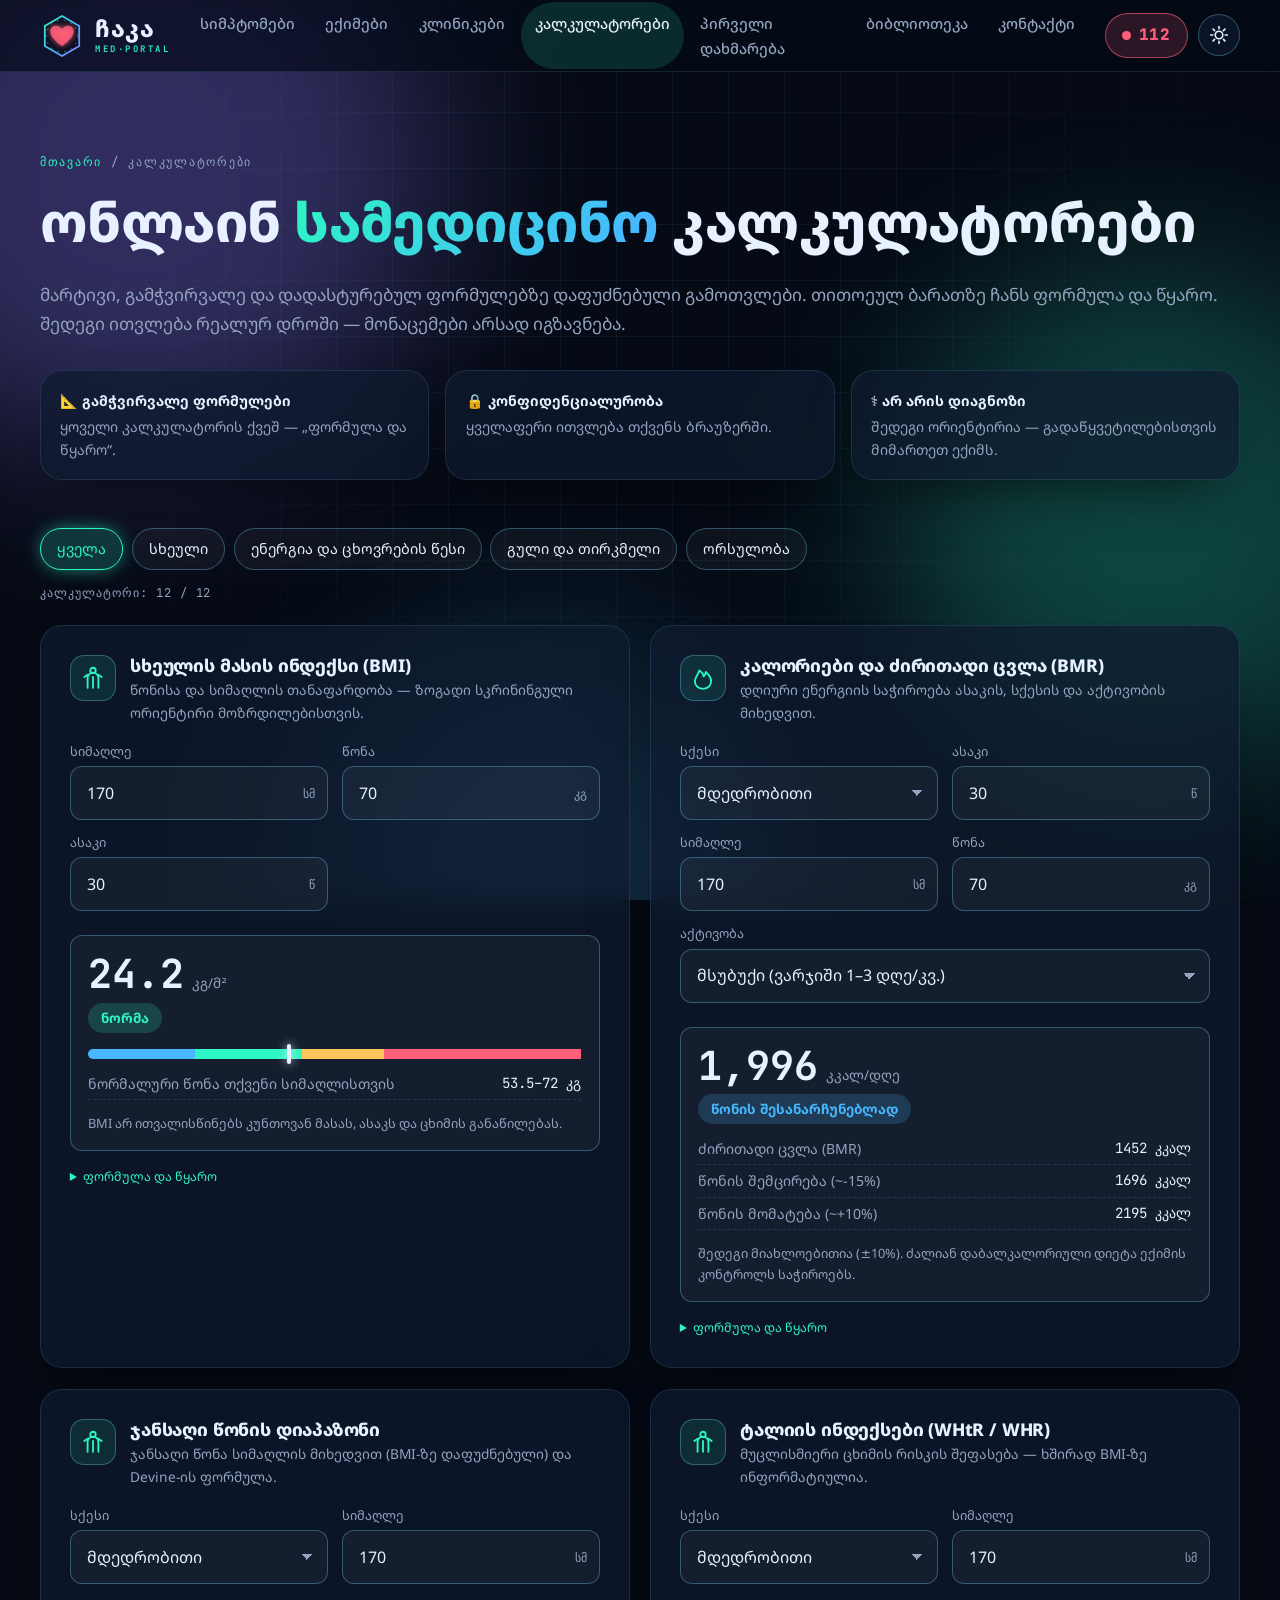
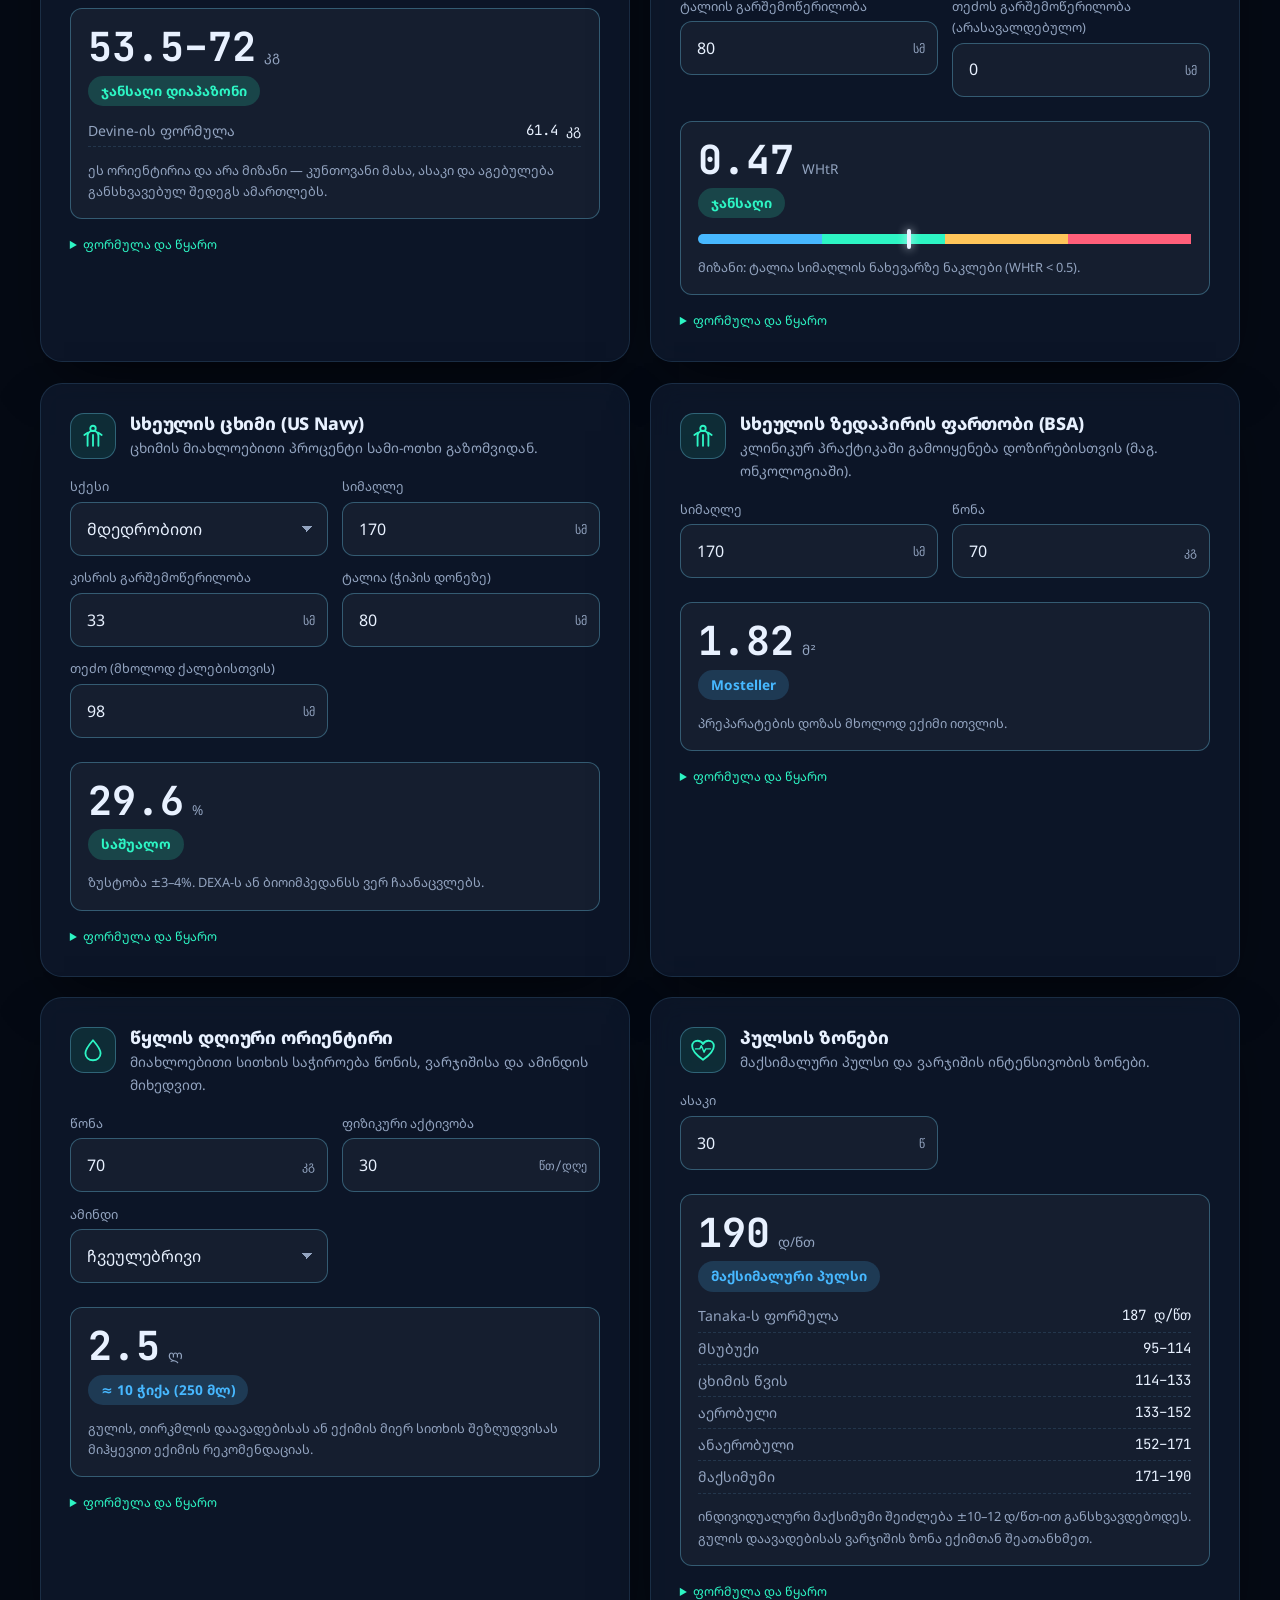
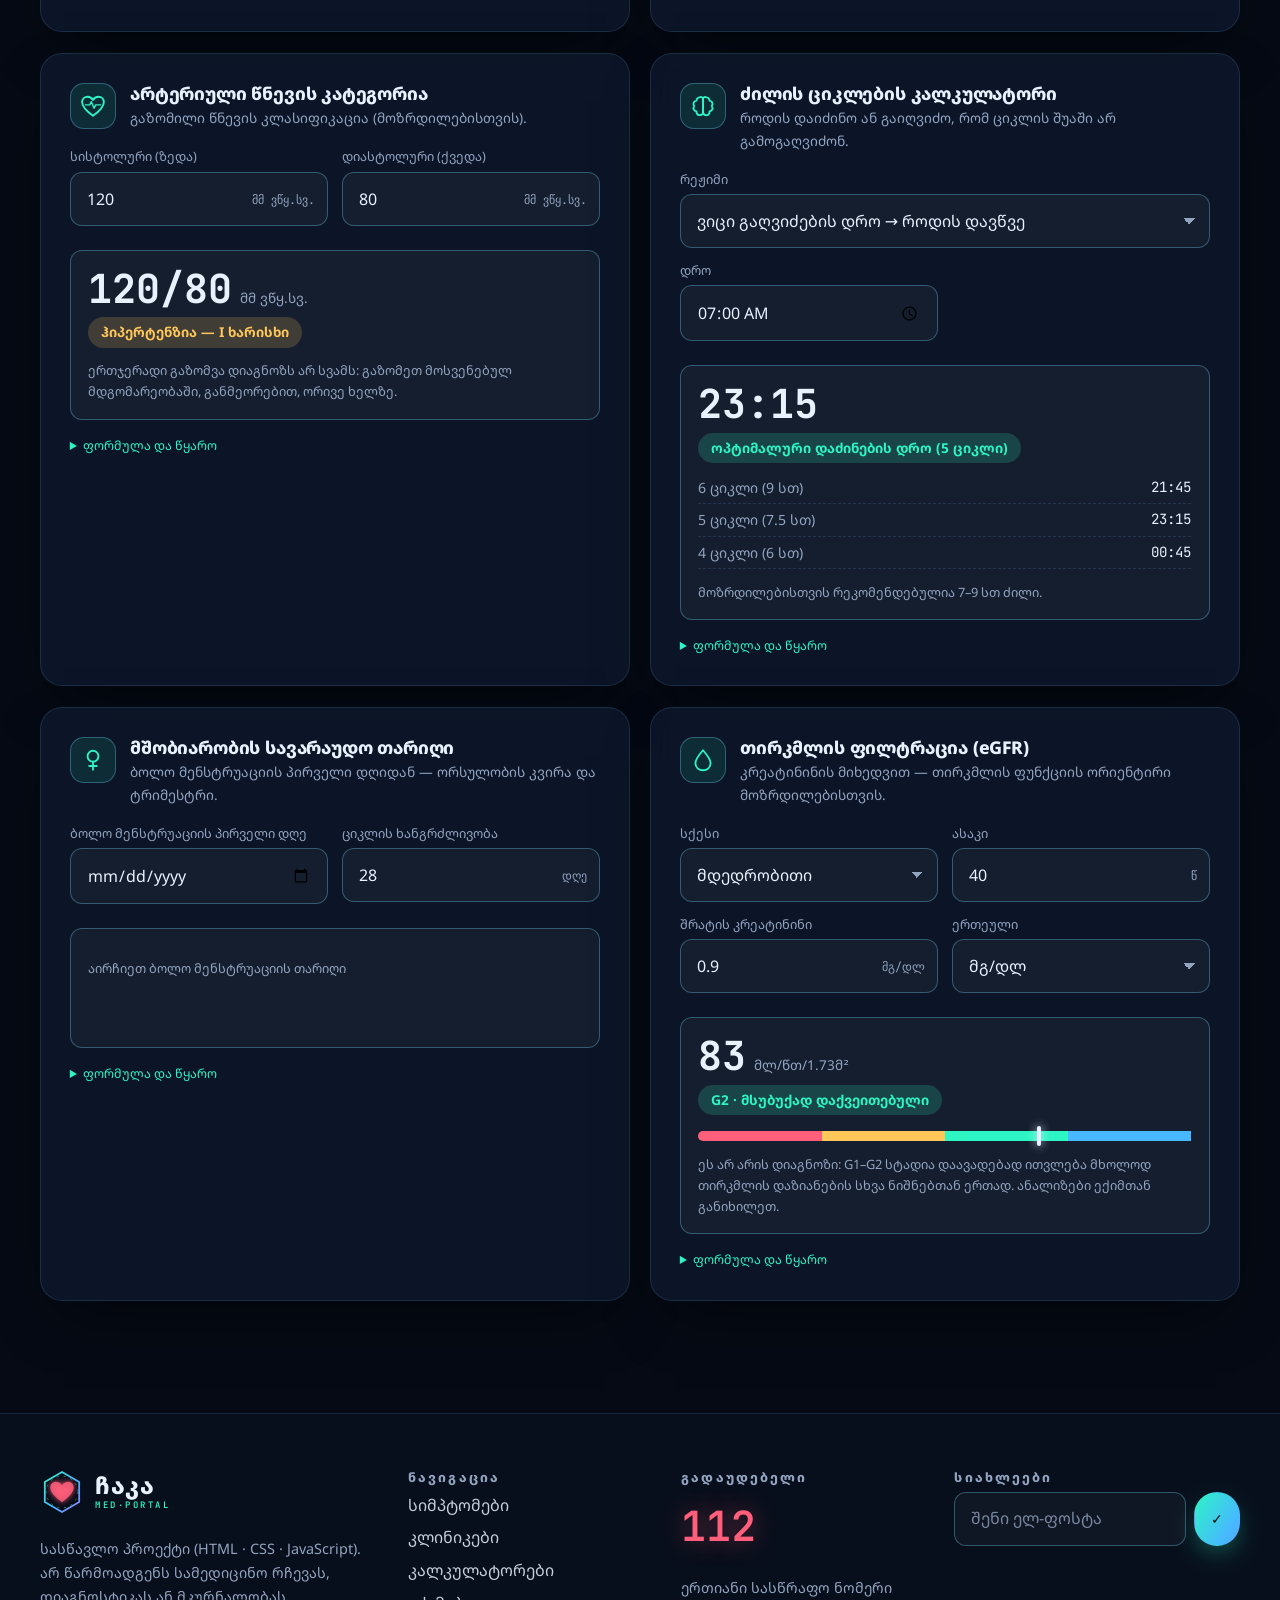
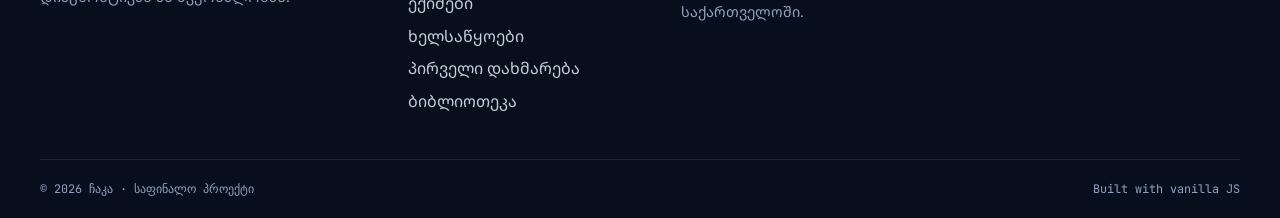
==== commit d4b011cd: "Merge pull request: chore/rename-chaka" ====
--- a/calculators.html
+++ b/calculators.html
@@ -3,7 +3,7 @@
 <head>
   <meta charset="utf-8">
   <meta name="viewport" content="width=device-width, initial-scale=1">
-  <title>კალკულატორები — ვიტა</title>
+  <title>კალკულატორები — ჩაკა</title>
   <meta name="description" content="ონლაინ სამედიცინო კალკულატორები: BMI, კალორიები, წნევა, eGFR, ორსულობის ვადა, პულსი, ძილი და სხვა.">
   <meta name="theme-color" content="#050a14">
   <link rel="icon" href="data:image/svg+xml,%3Csvg xmlns='http://www.w3.org/2000/svg' viewBox='0 0 64 64'%3E%3Cpolygon points='32,3 57,17.5 57,46.5 32,61 7,46.5 7,17.5' fill='%23050a14' stroke='%232df5c4' stroke-width='4'/%3E%3Cpath d='M12 34H24L28 24L34 44L38 30L41 34H52' fill='none' stroke='%232df5c4' stroke-width='4' stroke-linecap='round' stroke-linejoin='round'/%3E%3C/svg%3E">
@@ -23,7 +23,7 @@
   <div id="loader" role="status" aria-label="იტვირთება">
     <div class="loader-inner">
       <div data-logo="draw" class="loader-logo"></div>
-      <div class="loader-word" aria-hidden="true">ვ<span>ი</span>ტ<span>ა</span></div>
+      <div class="loader-word" aria-hidden="true">ჩ<span>ა</span>კ<span>ა</span></div>
       <div class="loader-bar"><i></i></div>
       <p class="loader-text mono">სისტემის დიაგნოსტიკა…</p>
     </div>
@@ -38,9 +38,9 @@
 
   <header class="site-header" id="top">
     <div class="container header-row">
-      <a href="index.html" class="brand" aria-label="ვიტა — მთავარი გვერდი">
+      <a href="index.html" class="brand" aria-label="ჩაკა — მთავარი გვერდი">
         <span data-logo="mark" class="brand-mark"></span>
-        <span class="brand-name">ვიტა<small class="mono">MED·PORTAL</small></span>
+        <span class="brand-name">ჩაკა<small class="mono">MED·PORTAL</small></span>
       </a>
       <nav class="main-nav" id="main-nav" aria-label="მთავარი მენიუ">
         <a href="index.html#symptoms">სიმპტომები</a>
@@ -87,7 +87,7 @@
   <footer class="site-footer">
     <div class="container footer-grid">
       <div>
-        <a href="index.html" class="brand"><span data-logo="mark" class="brand-mark"></span><span class="brand-name">ვიტა<small class="mono">MED·PORTAL</small></span></a>
+        <a href="index.html" class="brand"><span data-logo="mark" class="brand-mark"></span><span class="brand-name">ჩაკა<small class="mono">MED·PORTAL</small></span></a>
         <p class="footer-text">სასწავლო პროექტი (HTML · CSS · JavaScript). არ წარმოადგენს სამედიცინო რჩევას, დიაგნოსტიკას ან მკურნალობას.</p>
       </div>
       <div>
@@ -105,7 +105,7 @@
         <small class="err" data-err="news-mail"></small>
       </form>
     </div>
-    <div class="container footer-bottom mono"><span>© <span id="year">2026</span> ვიტა · საფინალო პროექტი</span><span>Built with vanilla JS</span></div>
+    <div class="container footer-bottom mono"><span>© <span id="year">2026</span> ჩაკა · საფინალო პროექტი</span><span>Built with vanilla JS</span></div>
   </footer>
 
   <button id="to-top" class="to-top" type="button" aria-label="ზევით დაბრუნება">↑</button>
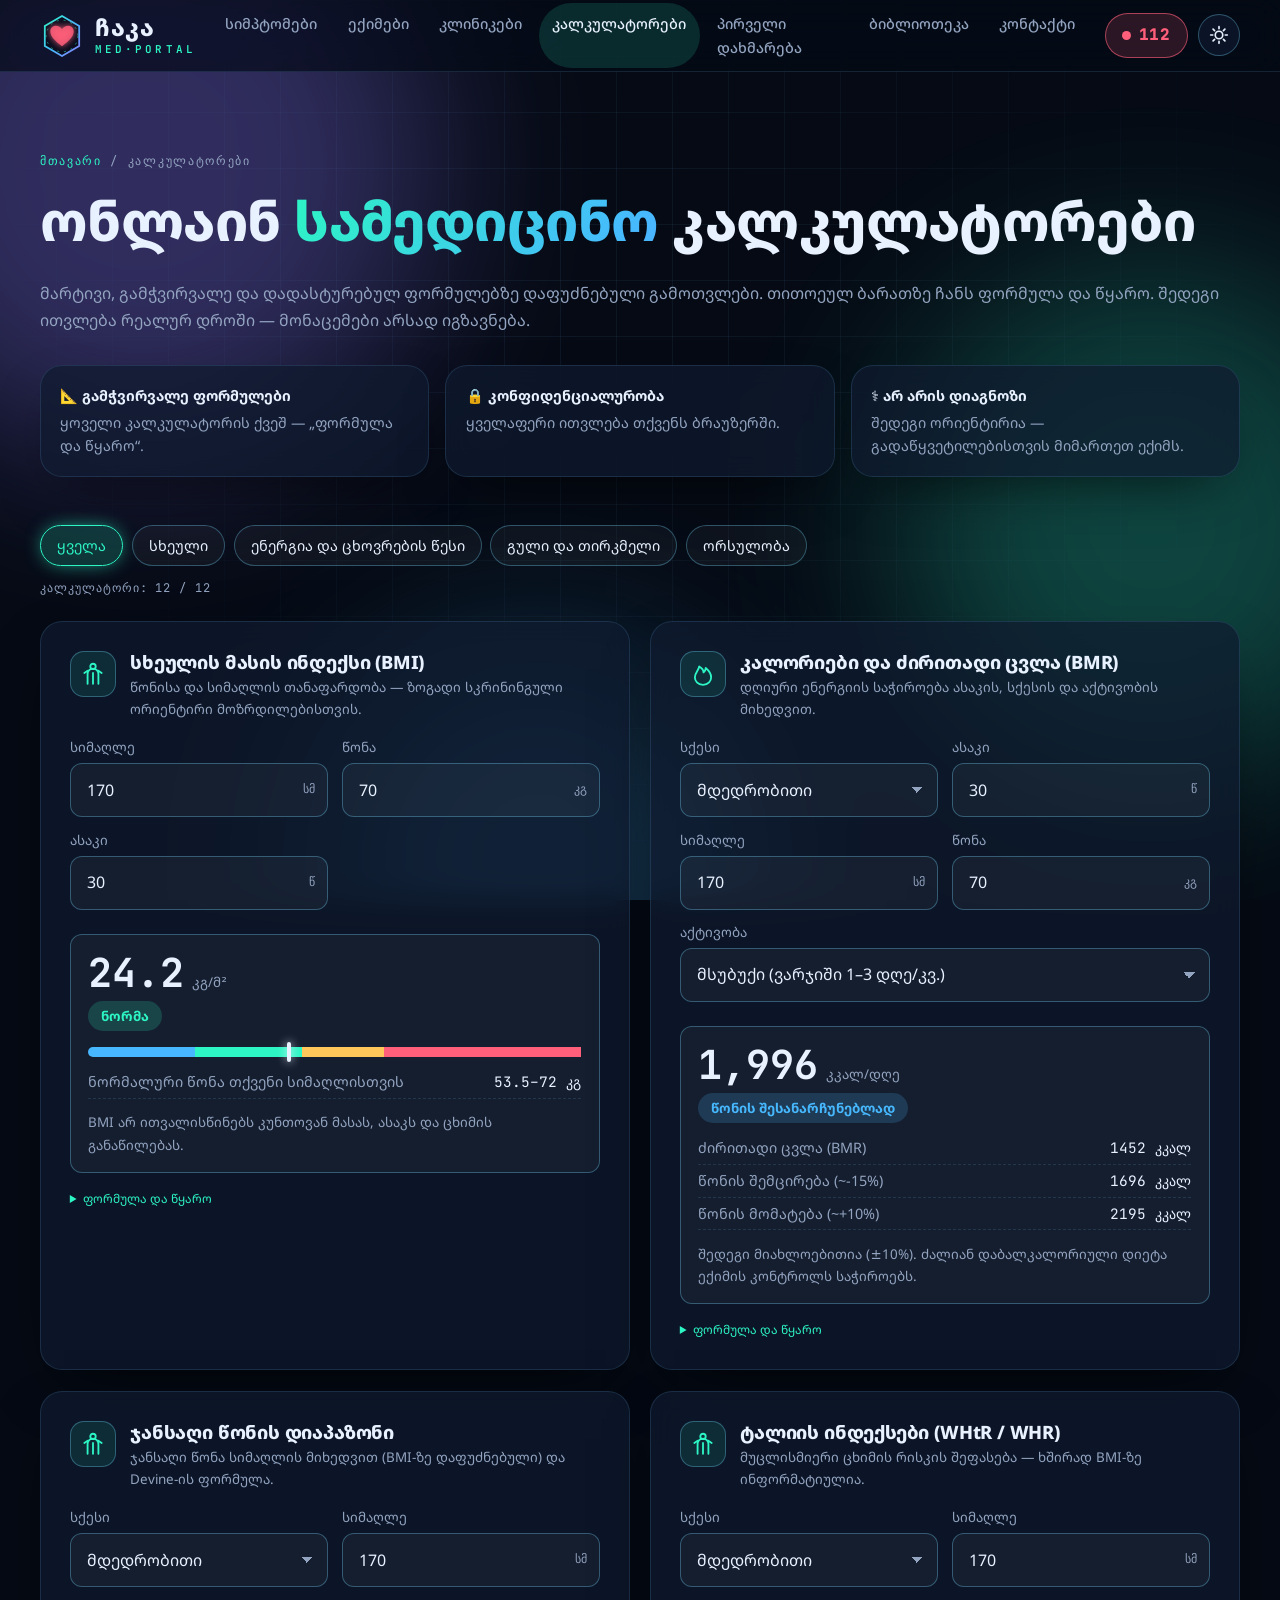
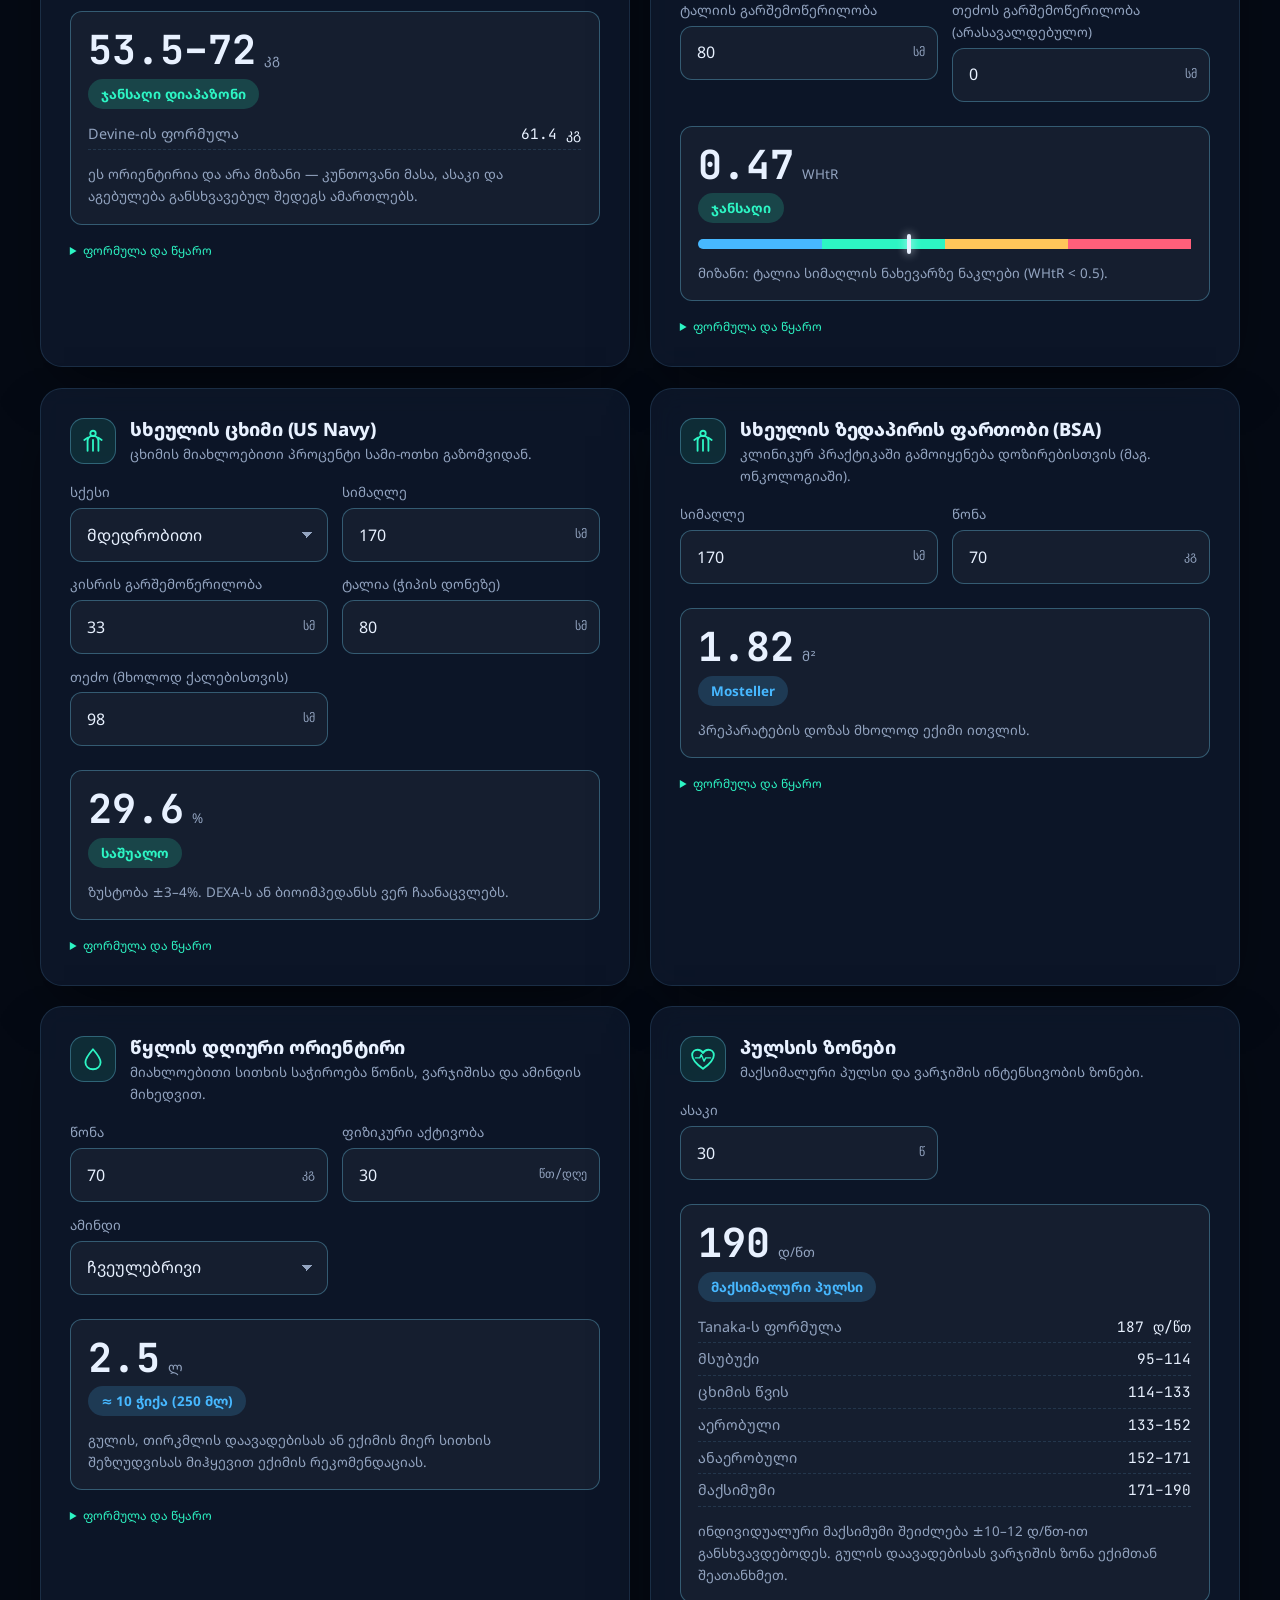
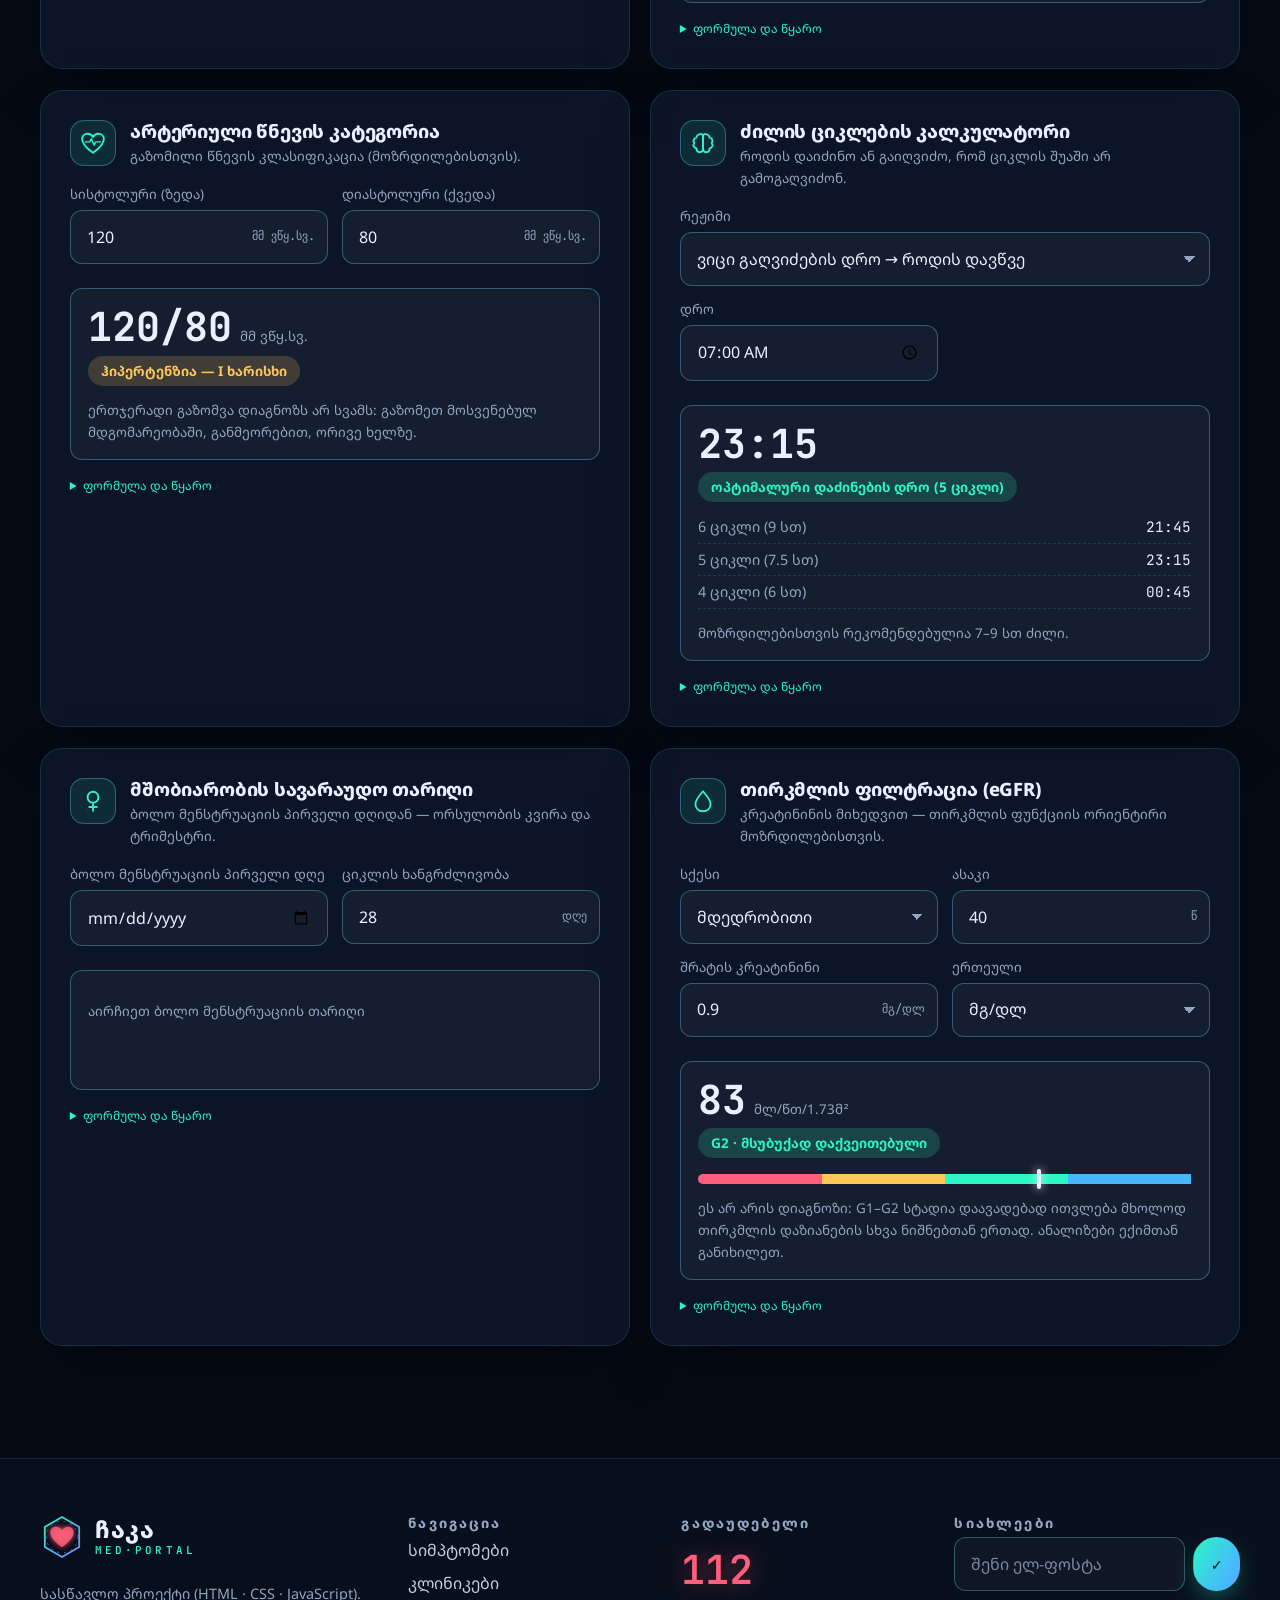
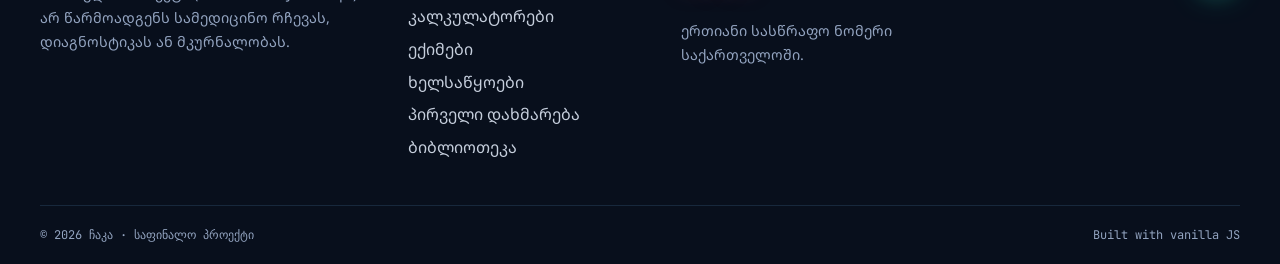
==== commit 05aab74d: "style: css/style.css ცვლადები ფერებზე, ტიპოგრაფიაზე; docs: ტექნიკური დოკუმენტაცია" ====
--- a/calculators.html
+++ b/calculators.html
@@ -10,7 +10,7 @@
   <link rel="preconnect" href="https://fonts.googleapis.com">
   <link rel="preconnect" href="https://fonts.gstatic.com" crossorigin>
   <link href="https://fonts.googleapis.com/css2?family=JetBrains+Mono:wght@400;600&family=Noto+Sans+Georgian:wght@400;500;700;800&display=swap" rel="stylesheet">
-  <link rel="stylesheet" href="css/base.css">
+  <link rel="stylesheet" href="css/style.css">
   <link rel="stylesheet" href="css/layout.css">
   <link rel="stylesheet" href="css/components.css">
   <link rel="stylesheet" href="css/animations.css">
--- a/css/style.css
+++ b/css/style.css
@@ -0,0 +1,113 @@
+/* ==========================================================
+   style.css — დიზაინ-ტოკენები, reset, ტიპოგრაფია
+   ========================================================== */
+:root {
+  --bg: #050a14;
+  --bg-2: #09111f;
+  --surface: rgba(16, 27, 48, .72);
+  --surface-solid: #0e182b;
+  --surface-2: rgba(255, 255, 255, .04);
+  --line: rgba(120, 200, 255, .14);
+  --line-strong: rgba(120, 220, 255, .32);
+  --text: #e8f1ff;
+  --muted: #93a4c0;
+  --mint: #2df5c4;
+  --sky: #47b8ff;
+  --violet: #8f7bff;
+  --coral: #ff5f7a;
+  --amber: #ffc65a;
+  --on-accent: #03130f;
+  --grad: linear-gradient(120deg, var(--mint), var(--sky) 48%, var(--violet));
+  --radius: 22px;
+  --radius-sm: 12px;
+  --shadow: 0 24px 60px -24px rgba(0, 0, 0, .7);
+  --glow: 0 0 40px -6px color-mix(in srgb, var(--mint) 55%, transparent);
+  --font: 'Noto Sans Georgian', 'BPG Glaho', system-ui, -apple-system, 'Segoe UI', sans-serif;
+  --mono: 'JetBrains Mono', ui-monospace, 'SF Mono', Menlo, Consolas, monospace;
+  --white: #fff;
+  --black: #000;
+  --ink: #0b1b33;
+  --shine: rgba(255, 255, 255, .45);
+  --shine-soft: rgba(255, 255, 255, .1);
+  --overlay: rgba(2, 6, 14, .72);
+  --shadow-ink: rgba(0, 0, 0, .5);
+  /* ტიპოგრაფიის სკალა */
+  --fs-2xs: .68rem; --fs-xs: .75rem; --fs-sm: .84rem; --fs-md: .9rem; --fs-base: 1rem;
+  --fs-lg: 1.15rem; --fs-xl: 1.45rem; --fs-2xl: 1.8rem; --fs-3xl: 2.5rem;
+  --fw-normal: 400; --fw-medium: 500; --fw-bold: 700; --fw-black: 800;
+  --lh-tight: 1.2; --lh-base: 1.65;
+  /* დაშორებები */
+  --sp-1: .25rem; --sp-2: .5rem; --sp-3: 1rem; --sp-4: 1.5rem; --sp-5: 2.5rem; --sp-6: 4rem;
+  --header-h: 72px;
+  --ease: cubic-bezier(.22, .9, .3, 1);
+}
+
+[data-theme="light"] {
+  --bg: #f2f7fb;
+  --bg-2: #e7eff7;
+  --surface: rgba(255, 255, 255, .82);
+  --surface-solid: #ffffff;
+  --surface-2: rgba(10, 40, 80, .04);
+  --line: rgba(10, 50, 100, .12);
+  --line-strong: rgba(10, 80, 140, .3);
+  --text: #0b1b33;
+  --muted: #53647f;
+  --mint: #009c78;
+  --sky: #0a77c4;
+  --violet: #5a44e6;
+  --coral: #dd2f4b;
+  --amber: #a86a00;
+  --on-accent: #ffffff;
+  --shadow: 0 24px 50px -28px rgba(20, 50, 90, .35);
+}
+
+*, *::before, *::after { box-sizing: border-box; }
+html { scroll-behavior: smooth; scroll-padding-top: calc(var(--header-h) + 12px); -webkit-text-size-adjust: 100%; }
+body {
+  margin: 0;
+  font-family: var(--font);
+  font-size: var(--fs-base);
+  line-height: var(--lh-base);
+  color: var(--text);
+  background: var(--bg);
+  overflow-x: hidden;
+  transition: background .4s var(--ease), color .4s var(--ease);
+}
+img, svg, canvas { display: block; max-width: 100%; }
+h1, h2, h3, h4 { margin: 0 0 .5em; line-height: var(--lh-tight); font-weight: var(--fw-black); letter-spacing: -.01em; }
+h1 { font-size: clamp(2.2rem, 5.4vw, 4.4rem); }
+h2 { font-size: clamp(1.7rem, 3.6vw, 2.8rem); }
+h3 { font-size: clamp(1.1rem, 1.8vw, 1.35rem); }
+p { margin: 0 0 1em; }
+a { color: inherit; text-decoration: none; }
+button, input, select, textarea { font: inherit; color: inherit; }
+button { cursor: pointer; }
+ul, ol { margin: 0; padding: 0; list-style: none; }
+.mono { font-family: var(--mono); }
+.grad-text {
+  font-style: normal;
+  background: var(--grad);
+  -webkit-background-clip: text; background-clip: text;
+  -webkit-text-fill-color: transparent; color: transparent;
+  background-size: 200% 100%;
+  animation: gradShift 6s linear infinite;
+}
+
+:focus-visible { outline: 2px solid var(--mint); outline-offset: 3px; border-radius: 6px; }
+::selection { background: var(--mint); color: var(--on-accent); }
+
+.skip-link {
+  position: fixed; left: 1rem; top: -4rem; z-index: 1000;
+  background: var(--mint); color: var(--on-accent); padding: .6rem 1rem; border-radius: 10px; font-weight: 700;
+}
+.skip-link:focus { top: 1rem; }
+
+/* scrollbar */
+::-webkit-scrollbar { width: 10px; height: 10px; }
+::-webkit-scrollbar-track { background: var(--bg); }
+::-webkit-scrollbar-thumb { background: var(--line-strong); border-radius: 10px; }
+
+@media (prefers-reduced-motion: reduce) {
+  html { scroll-behavior: auto; }
+  *, *::before, *::after { animation-duration: .01ms !important; animation-iteration-count: 1 !important; transition-duration: .01ms !important; }
+}
--- a/css/layout.css
+++ b/css/layout.css
@@ -16,8 +16,8 @@
     linear-gradient(var(--line) 1px, transparent 1px),
     linear-gradient(90deg, var(--line) 1px, transparent 1px);
   background-size: 56px 56px;
-  mask-image: radial-gradient(ellipse at 50% 30%, #000 10%, transparent 75%);
-  -webkit-mask-image: radial-gradient(ellipse at 50% 30%, #000 10%, transparent 75%);
+  mask-image: radial-gradient(ellipse at 50% 30%, var(--black) 10%, transparent 75%);
+  -webkit-mask-image: radial-gradient(ellipse at 50% 30%, var(--black) 10%, transparent 75%);
   opacity: .5;
 }
 #cursor-glow {
@@ -40,17 +40,17 @@
   border-bottom: 1px solid var(--line);
   transition: box-shadow .3s, background .4s;
 }
-.site-header.scrolled { box-shadow: 0 10px 40px -20px rgba(0, 0, 0, .6); }
+.site-header.scrolled { box-shadow: 0 10px 40px -20px var(--shadow-ink); }
 .header-row { display: flex; align-items: center; justify-content: space-between; gap: 1rem; height: 100%; }
 .brand { display: inline-flex; align-items: center; gap: .7rem; }
 .brand-mark { width: 44px; height: 44px; display: block; }
-.brand-name { font-weight: 800; font-size: 1.45rem; line-height: 1; display: flex; flex-direction: column; letter-spacing: .02em; }
-.brand-name small { font-size: .56rem; letter-spacing: .28em; color: var(--mint); margin-top: 4px; font-weight: 600; }
+.brand-name { font-weight: 800; font-size:var(--fs-xl); line-height: 1; display: flex; flex-direction: column; letter-spacing: .02em; }
+.brand-name small { font-size:var(--fs-2xs); letter-spacing: .28em; color: var(--mint); margin-top: 4px; font-weight: 600; }
 
 .main-nav { display: flex; gap: .2rem; }
 .main-nav a {
   position: relative; padding: .55rem .85rem; border-radius: 999px; color: var(--muted);
-  font-size: .92rem; font-weight: 500; transition: color .25s, background .25s;
+  font-size:var(--fs-md); font-weight: 500; transition: color .25s, background .25s;
 }
 .main-nav a:hover { color: var(--text); background: var(--surface-2); }
 .main-nav a.active { color: var(--text); background: color-mix(in srgb, var(--mint) 14%, transparent); }
@@ -68,7 +68,7 @@
 .hero-cta { display: flex; flex-wrap: wrap; gap: .9rem; margin: 1.8rem 0 2.2rem; }
 .live-badge {
   display: inline-flex; align-items: center; gap: .6rem; padding: .45rem 1rem .45rem .8rem; margin-bottom: 1.4rem;
-  border: 1px solid var(--line-strong); border-radius: 999px; background: var(--surface); font-size: .82rem;
+  border: 1px solid var(--line-strong); border-radius: 999px; background: var(--surface); font-size:var(--fs-sm);
 }
 .live-badge .mono { color: var(--muted); }
 .rotator { display: inline-block; color: var(--mint); min-width: 7.5ch; transition: opacity .3s, transform .3s; }
@@ -76,7 +76,7 @@
 .stat-row { display: grid; grid-template-columns: repeat(4, auto); gap: 1.8rem; justify-content: start; }
 .stat-row li { display: flex; flex-direction: column; }
 .stat-row b { font-size: clamp(1.6rem, 3vw, 2.3rem); line-height: 1; background: var(--grad); -webkit-background-clip: text; background-clip: text; -webkit-text-fill-color: transparent; }
-.stat-row span { font-size: .8rem; color: var(--muted); margin-top: .3rem; }
+.stat-row span { font-size:var(--fs-sm); color: var(--muted); margin-top: .3rem; }
 
 .hero-visual { position: relative; display: grid; place-items: center; min-height: 420px; }
 .emblem { width: min(380px, 80%); aspect-ratio: 1; filter: drop-shadow(0 0 40px color-mix(in srgb, var(--mint) 40%, transparent)); }
@@ -84,24 +84,24 @@
   position: absolute; left: 0; right: 0; bottom: -10px; padding: .8rem 1rem; border-radius: 18px;
   background: var(--surface); border: 1px solid var(--line-strong); backdrop-filter: blur(10px); box-shadow: var(--shadow);
 }
-.ecg-head { display: flex; justify-content: space-between; font-size: .68rem; letter-spacing: .14em; color: var(--muted); }
-.ecg-head b { color: var(--mint); font-size: 1rem; }
-.scroll-hint { position: absolute; left: 50%; bottom: 1.2rem; transform: translateX(-50%); z-index: 2; display: flex; flex-direction: column; align-items: center; gap: .5rem; font-size: .62rem; letter-spacing: .3em; color: var(--muted); }
+.ecg-head { display: flex; justify-content: space-between; font-size:var(--fs-2xs); letter-spacing: .14em; color: var(--muted); }
+.ecg-head b { color: var(--mint); font-size:var(--fs-base); }
+.scroll-hint { position: absolute; left: 50%; bottom: 1.2rem; transform: translateX(-50%); z-index: 2; display: flex; flex-direction: column; align-items: center; gap: .5rem; font-size:var(--fs-2xs); letter-spacing: .3em; color: var(--muted); }
 .scroll-hint span { width: 1px; height: 36px; background: linear-gradient(var(--mint), transparent); animation: scrollHint 1.8s ease-in-out infinite; transform-origin: top; }
 
 /* ---------- პარტნიორები ---------- */
 .partners { padding: 2.2rem 0; border-block: 1px solid var(--line); background: color-mix(in srgb, var(--bg-2) 60%, transparent); }
-.partners-label { text-align: center; font-size: .7rem; letter-spacing: .24em; color: var(--muted); margin-bottom: 1.4rem; text-transform: uppercase; }
-.marquee { overflow: hidden; mask-image: linear-gradient(90deg, transparent, #000 10%, #000 90%, transparent); -webkit-mask-image: linear-gradient(90deg, transparent, #000 10%, #000 90%, transparent); }
+.partners-label { text-align: center; font-size:var(--fs-2xs); letter-spacing: .24em; color: var(--muted); margin-bottom: 1.4rem; text-transform: uppercase; }
+.marquee { overflow: hidden; mask-image: linear-gradient(90deg, transparent, var(--black) 10%, var(--black) 90%, transparent); -webkit-mask-image: linear-gradient(90deg, transparent, var(--black) 10%, var(--black) 90%, transparent); }
 .marquee-track { display: flex; width: max-content; gap: 3rem; animation: marquee 38s linear infinite; }
 .marquee:hover .marquee-track { animation-play-state: paused; }
 
 /* ---------- სექციები ---------- */
 .section { position: relative; padding-block: clamp(4rem, 9vw, 7rem); }
 .section-head { max-width: 760px; margin-bottom: 2.6rem; }
-.eyebrow { display: inline-flex; align-items: center; gap: .6rem; font-size: .76rem; letter-spacing: .22em; color: var(--mint); text-transform: uppercase; margin-bottom: .9rem; }
+.eyebrow { display: inline-flex; align-items: center; gap: .6rem; font-size:var(--fs-xs); letter-spacing: .22em; color: var(--mint); text-transform: uppercase; margin-bottom: .9rem; }
 .eyebrow::before { content: ""; width: 28px; height: 2px; background: var(--mint); box-shadow: 0 0 10px var(--mint); }
-.section-lead { color: var(--muted); font-size: 1.08rem; }
+.section-lead { color: var(--muted); font-size:var(--fs-base); }
 
 .steps-grid { display: grid; grid-template-columns: repeat(auto-fit, minmax(250px, 1fr)); gap: 1.4rem; counter-reset: s; }
 .symptom-layout { display: grid; grid-template-columns: minmax(280px, 380px) 1fr; gap: 1.6rem; align-items: start; }
@@ -113,10 +113,10 @@
 /* ---------- ფუტერი ---------- */
 .site-footer { border-top: 1px solid var(--line); background: color-mix(in srgb, var(--bg-2) 80%, transparent); padding-top: 3.5rem; }
 .footer-grid { display: grid; grid-template-columns: 1.4fr 1fr 1fr 1.2fr; gap: 2.2rem; padding-bottom: 2.4rem; }
-.footer-grid h4 { font-size: .8rem; letter-spacing: .16em; text-transform: uppercase; color: var(--muted); }
+.footer-grid h4 { font-size:var(--fs-sm); letter-spacing: .16em; text-transform: uppercase; color: var(--muted); }
 .footer-links li { margin-bottom: .4rem; }
 .footer-links a { color: var(--text); opacity: .85; transition: color .2s, opacity .2s; }
 .footer-links a:hover { color: var(--mint); opacity: 1; }
-.footer-text { color: var(--muted); font-size: .9rem; margin-top: 1rem; }
-.footer-sos a { font-size: 2.6rem; font-weight: 600; color: var(--coral); text-shadow: 0 0 24px color-mix(in srgb, var(--coral) 50%, transparent); }
-.footer-bottom { display: flex; justify-content: space-between; flex-wrap: wrap; gap: .5rem; padding-block: 1.2rem; border-top: 1px solid var(--line); font-size: .74rem; color: var(--muted); }
+.footer-text { color: var(--muted); font-size:var(--fs-md); margin-top: 1rem; }
+.footer-sos a { font-size:var(--fs-3xl); font-weight: 600; color: var(--coral); text-shadow: 0 0 24px color-mix(in srgb, var(--coral) 50%, transparent); }
+.footer-bottom { display: flex; justify-content: space-between; flex-wrap: wrap; gap: .5rem; padding-block: 1.2rem; border-top: 1px solid var(--line); font-size:var(--fs-xs); color: var(--muted); }
--- a/css/components.css
+++ b/css/components.css
@@ -6,22 +6,22 @@
 .btn {
   --bx: 0px; --by: 0px;
   position: relative; display: inline-flex; align-items: center; justify-content: center; gap: .55rem;
-  padding: .85rem 1.5rem; border-radius: 999px; border: 1px solid transparent; font-weight: 700; font-size: .98rem;
+  padding: .85rem 1.5rem; border-radius: 999px; border: 1px solid transparent; font-weight: 700; font-size:var(--fs-base);
   transform: translate(var(--bx), var(--by)); transition: transform .25s var(--ease), box-shadow .3s, background .3s, border-color .3s; overflow: hidden;
 }
 .btn-primary { background: var(--grad); background-size: 200% 100%; color: var(--on-accent); box-shadow: 0 10px 30px -10px color-mix(in srgb, var(--mint) 70%, transparent); }
 .btn-primary:hover { background-position: 100% 0; box-shadow: 0 16px 40px -10px color-mix(in srgb, var(--mint) 80%, transparent); }
-.btn-primary::after { content: ""; position: absolute; inset: 0; background: linear-gradient(110deg, transparent 30%, rgba(255,255,255,.45) 50%, transparent 70%); transform: translateX(-120%); transition: transform .7s; }
+.btn-primary::after { content: ""; position: absolute; inset: 0; background: linear-gradient(110deg, transparent 30%, var(--shine) 50%, transparent 70%); transform: translateX(-120%); transition: transform .7s; }
 .btn-primary:hover::after { transform: translateX(120%); }
 .btn-ghost { background: var(--surface-2); border-color: var(--line-strong); color: var(--text); backdrop-filter: blur(8px); }
 .btn-ghost:hover { border-color: var(--mint); color: var(--mint); }
-.btn-sm { padding: .55rem 1.1rem; font-size: .88rem; }
+.btn-sm { padding: .55rem 1.1rem; font-size:var(--fs-md); }
 .btn-block { width: 100%; margin-top: .6rem; }
 .btn:disabled { opacity: .45; cursor: not-allowed; }
 .icon-btn { width: 42px; height: 42px; display: grid; place-items: center; border-radius: 50%; border: 1px solid var(--line-strong); background: var(--surface); transition: border-color .25s, transform .25s, color .25s; }
 .icon-btn:hover { border-color: var(--mint); color: var(--mint); transform: rotate(18deg); }
 .sos-btn { display: inline-flex; align-items: center; gap: .5rem; padding: .5rem 1rem; border-radius: 999px; background: color-mix(in srgb, var(--coral) 16%, transparent); border: 1px solid color-mix(in srgb, var(--coral) 60%, transparent); color: var(--coral); font-weight: 800; font-family: var(--mono); letter-spacing: .06em; }
-.sos-btn:hover { background: var(--coral); color: #fff; }
+.sos-btn:hover { background: var(--coral); color: var(--white); }
 .sos-dot, .live-dot { width: 9px; height: 9px; border-radius: 50%; background: var(--coral); box-shadow: 0 0 0 0 var(--coral); animation: ping 1.6s infinite; }
 .live-dot { background: var(--mint); box-shadow: 0 0 0 0 var(--mint); }
 .burger { display: none; flex-direction: column; gap: 5px; }
@@ -43,18 +43,18 @@
 }
 .holo::after {
   content: ""; position: absolute; inset: 0; border-radius: inherit; pointer-events: none; opacity: 0; transition: opacity .3s;
-  background: linear-gradient(115deg, transparent 30%, rgba(255,255,255,.1) 45%, rgba(143,123,255,.12) 55%, transparent 70%);
+  background: linear-gradient(115deg, transparent 30%, var(--shine-soft) 45%, color-mix(in srgb, var(--violet) 12%, transparent) 55%, transparent 70%);
   background-size: 250% 250%; background-position: var(--mx) var(--my); mix-blend-mode: overlay;
 }
 .holo:hover::before, .holo:hover::after { opacity: 1; }
 
-.tag { display: inline-block; padding: .2rem .7rem; border-radius: 999px; font-size: .72rem; background: color-mix(in srgb, var(--mint) 14%, transparent); border: 1px solid color-mix(in srgb, var(--mint) 40%, transparent); color: var(--mint); }
-.note { font-size: .82rem; color: var(--muted); border-inline-start: 2px solid var(--line-strong); padding-inline-start: .8rem; margin-top: 1rem; }
-.empty-note { color: var(--muted); font-size: .95rem; margin: 0; }
+.tag { display: inline-block; padding: .2rem .7rem; border-radius: 999px; font-size:var(--fs-xs); background: color-mix(in srgb, var(--mint) 14%, transparent); border: 1px solid color-mix(in srgb, var(--mint) 40%, transparent); color: var(--mint); }
+.note { font-size:var(--fs-sm); color: var(--muted); border-inline-start: 2px solid var(--line-strong); padding-inline-start: .8rem; margin-top: 1rem; }
+.empty-note { color: var(--muted); font-size:var(--fs-md); margin: 0; }
 
 /* ---------- ნაბიჯები ---------- */
 .step-card { padding-top: 2rem; }
-.step-num { position: absolute; right: 1.2rem; top: 1rem; font-size: 2.8rem; font-weight: 600; color: transparent; -webkit-text-stroke: 1px var(--line-strong); }
+.step-num { position: absolute; right: 1.2rem; top: 1rem; font-size:var(--fs-3xl); font-weight: 600; color: transparent; -webkit-text-stroke: 1px var(--line-strong); }
 .step-ico { width: 64px; height: 64px; margin-bottom: 1rem; color: var(--mint); }
 .step-ico svg, .chip-ico svg { width: 100%; height: 100%; }
 .step-card p { color: var(--muted); margin: 0; }
@@ -70,16 +70,16 @@
 select.input option { background: var(--surface-solid); color: var(--text); }
 textarea.input { resize: vertical; min-height: 110px; }
 .form-row { margin-bottom: 1rem; }
-.form-row label, .field-label { display: flex; justify-content: space-between; font-size: .88rem; color: var(--muted); margin-bottom: .4rem; font-weight: 500; }
+.form-row label, .field-label { display: flex; justify-content: space-between; font-size:var(--fs-md); color: var(--muted); margin-bottom: .4rem; font-weight: 500; }
 .field-label { margin-top: 1rem; }
-.err { display: block; min-height: 1.3em; line-height: 1.3; color: var(--coral); font-size: .8rem; margin-top: .3rem; }
+.err { display: block; min-height: 1.3em; line-height: 1.3; color: var(--coral); font-size:var(--fs-sm); margin-top: .3rem; }
 .input.invalid { border-color: var(--coral); box-shadow: 0 0 0 4px color-mix(in srgb, var(--coral) 14%, transparent); animation: shake .4s; }
 .input.valid { border-color: color-mix(in srgb, var(--mint) 70%, transparent); }
-.counter { font-size: .72rem; }
-.check { display: flex; gap: .7rem; align-items: flex-start; font-size: .88rem; color: var(--muted); cursor: pointer; }
+.counter { font-size:var(--fs-xs); }
+.check { display: flex; gap: .7rem; align-items: flex-start; font-size:var(--fs-md); color: var(--muted); cursor: pointer; }
 .check input { accent-color: var(--mint); margin-top: .3rem; width: 16px; height: 16px; }
 
-.switch { display: inline-flex; align-items: center; gap: .6rem; cursor: pointer; font-size: .88rem; color: var(--muted); user-select: none; }
+.switch { display: inline-flex; align-items: center; gap: .6rem; cursor: pointer; font-size:var(--fs-md); color: var(--muted); user-select: none; }
 .switch input { position: absolute; opacity: 0; pointer-events: none; }
 .switch-ui { width: 42px; height: 24px; border-radius: 99px; background: var(--surface-2); border: 1px solid var(--line-strong); position: relative; transition: background .25s, border-color .25s; flex-shrink: 0; }
 .switch-ui::after { content: ""; position: absolute; left: 3px; top: 3px; width: 16px; height: 16px; border-radius: 50%; background: var(--muted); transition: transform .3s var(--ease), background .25s; }
@@ -88,7 +88,7 @@
 .switch input:focus-visible + .switch-ui { outline: 2px solid var(--mint); outline-offset: 2px; }
 
 .range-field { margin-bottom: 1.3rem; }
-.range-field label { display: flex; justify-content: space-between; margin-bottom: .5rem; color: var(--muted); font-size: .92rem; }
+.range-field label { display: flex; justify-content: space-between; margin-bottom: .5rem; color: var(--muted); font-size:var(--fs-md); }
 .range-field b { color: var(--mint); }
 input[type="range"] { -webkit-appearance: none; appearance: none; width: 100%; height: 6px; border-radius: 6px; background: linear-gradient(90deg, var(--mint) var(--p, 50%), var(--line-strong) var(--p, 50%)); outline-offset: 6px; }
 input[type="range"]::-webkit-slider-thumb { -webkit-appearance: none; width: 22px; height: 22px; border-radius: 50%; background: var(--surface-solid); border: 3px solid var(--mint); box-shadow: 0 0 14px var(--mint); cursor: grab; }
@@ -98,14 +98,14 @@
 .chip-wrap { display: flex; flex-wrap: wrap; gap: .55rem; }
 .chip {
   display: inline-flex; align-items: center; gap: .5rem; padding: .5rem 1rem; border-radius: 999px; background: var(--surface-2); border: 1px solid var(--line-strong);
-  font-size: .9rem; transition: all .25s var(--ease);
+  font-size:var(--fs-md); transition: all .25s var(--ease);
 }
 .chip:hover { border-color: var(--mint); transform: translateY(-2px); }
 .chip.is-active { background: color-mix(in srgb, var(--mint) 18%, transparent); border-color: var(--mint); color: var(--mint); box-shadow: 0 0 20px -6px var(--mint); }
-.chip.sym.red::after { content: "!"; display: grid; place-items: center; width: 17px; height: 17px; border-radius: 50%; background: var(--coral); color: #fff; font-size: .7rem; font-weight: 800; }
+.chip.sym.red::after { content: "!"; display: grid; place-items: center; width: 17px; height: 17px; border-radius: 50%; background: var(--coral); color: var(--white); font-size:var(--fs-2xs); font-weight: 800; }
 .chip-ico { width: 20px; height: 20px; display: inline-block; }
 .spec-filter { margin: 1.1rem 0 .4rem; }
-.result-count { font-size: .76rem; color: var(--muted); margin: .8rem 0 0; letter-spacing: .08em; }
+.result-count { font-size:var(--fs-xs); color: var(--muted); margin: .8rem 0 0; letter-spacing: .08em; }
 
 /* ---------- toolbar ---------- */
 .toolbar { display: flex; flex-wrap: wrap; gap: 1rem; align-items: center; padding: 1rem 1.2rem; }
@@ -128,19 +128,19 @@
 .pins circle:nth-child(2n) { animation-delay: .4s; }
 .pins circle:nth-child(3n) { animation-delay: .8s; }
 .scan-line { position: absolute; left: 0; right: 0; top: 0; height: 3px; background: linear-gradient(90deg, transparent, var(--mint), transparent); box-shadow: 0 0 18px 4px var(--mint); animation: scan 3.2s ease-in-out infinite; opacity: .8; pointer-events: none; }
-.body-hint { font-size: .78rem; color: var(--muted); margin: .8rem 0 0; letter-spacing: .08em; }
+.body-hint { font-size:var(--fs-xs); color: var(--muted); margin: .8rem 0 0; letter-spacing: .08em; }
 .region-general.is-active { border-color: var(--coral); color: var(--coral); }
 
 .sp-head { display: flex; justify-content: space-between; align-items: center; flex-wrap: wrap; gap: .8rem; margin-bottom: 1.2rem; }
 .sp-head h3 { margin: 0; }
 #symptom-chips { min-height: 80px; margin-bottom: 1.2rem; }
 .field-row { display: flex; align-items: center; gap: 1rem; flex-wrap: wrap; margin-bottom: 1.2rem; }
-.field-row label { color: var(--muted); font-size: .9rem; }
+.field-row label { color: var(--muted); font-size:var(--fs-md); }
 .field-row select { width: auto; min-width: 180px; }
 .sp-actions { display: flex; gap: .8rem; flex-wrap: wrap; }
 .result-box { margin-top: 1.4rem; padding: 1.2rem; border-radius: var(--radius-sm); background: var(--surface-2); border: 1px solid var(--line-strong); animation: popIn .5s var(--ease); }
 .urgency { display: flex; gap: .8rem; padding: .9rem 1rem; border-radius: 12px; margin-bottom: 1rem; font-weight: 600; align-items: flex-start; }
-.urgency .u-ico { font-size: 1.4rem; line-height: 1; }
+.urgency .u-ico { font-size:var(--fs-xl); line-height: 1; }
 .urgency small { display: block; font-weight: 400; opacity: .9; margin-top: .2rem; }
 .u-green { background: color-mix(in srgb, var(--mint) 14%, transparent); border: 1px solid color-mix(in srgb, var(--mint) 50%, transparent); }
 .u-amber { background: color-mix(in srgb, var(--amber) 14%, transparent); border: 1px solid color-mix(in srgb, var(--amber) 55%, transparent); }
@@ -151,7 +151,7 @@
 .spec-row .nm { grid-column: 2; font-weight: 700; }
 .spec-row .ic { grid-row: 1 / span 2; color: var(--mint); width: 28px; height: 28px; }
 .spec-row .go { grid-column: 3; grid-row: 1 / span 2; }
-.hint-list { margin: 1rem 0 0; padding-inline-start: 1.1rem; list-style: disc; color: var(--muted); font-size: .9rem; }
+.hint-list { margin: 1rem 0 0; padding-inline-start: 1.1rem; list-style: disc; color: var(--muted); font-size:var(--fs-md); }
 .hint-list li { margin-bottom: .35rem; }
 .hint-list b { color: var(--text); }
 
@@ -159,16 +159,16 @@
 .doc-card { display: flex; flex-direction: column; gap: .7rem; padding: 1.3rem; cursor: pointer; animation: popIn .5s var(--ease) both; }
 .doc-top { display: flex; align-items: center; gap: .9rem; }
 .doc-avatar { width: 64px; height: 64px; border-radius: 20px; flex-shrink: 0; }
-.doc-card h3 { margin: 0; font-size: 1.08rem; }
-.doc-spec { display: inline-flex; align-items: center; gap: .4rem; color: var(--mint); font-size: .84rem; font-weight: 600; }
+.doc-card h3 { margin: 0; font-size:var(--fs-base); }
+.doc-spec { display: inline-flex; align-items: center; gap: .4rem; color: var(--mint); font-size:var(--fs-sm); font-weight: 600; }
 .doc-spec .chip-ico { width: 18px; height: 18px; }
-.doc-meta { display: flex; flex-wrap: wrap; gap: .4rem .9rem; color: var(--muted); font-size: .84rem; }
+.doc-meta { display: flex; flex-wrap: wrap; gap: .4rem .9rem; color: var(--muted); font-size:var(--fs-sm); }
 .doc-meta b { color: var(--text); }
 .stars { color: var(--amber); letter-spacing: 2px; }
-.doc-bio { color: var(--muted); font-size: .88rem; margin: 0; flex: 1; }
+.doc-bio { color: var(--muted); font-size:var(--fs-md); margin: 0; flex: 1; }
 .doc-foot { display: flex; align-items: center; justify-content: space-between; gap: .6rem; padding-top: .8rem; border-top: 1px dashed var(--line-strong); }
-.price { font-family: var(--mono); font-weight: 600; font-size: 1.1rem; }
-.avail { position: absolute; right: 1rem; top: 1rem; font-size: .68rem; padding: .15rem .6rem; border-radius: 99px; display: flex; align-items: center; gap: .35rem; background: color-mix(in srgb, var(--mint) 14%, transparent); color: var(--mint); }
+.price { font-family: var(--mono); font-weight: 600; font-size:var(--fs-lg); }
+.avail { position: absolute; right: 1rem; top: 1rem; font-size:var(--fs-2xs); padding: .15rem .6rem; border-radius: 99px; display: flex; align-items: center; gap: .35rem; background: color-mix(in srgb, var(--mint) 14%, transparent); color: var(--mint); }
 .avail::before { content: ""; width: 6px; height: 6px; border-radius: 50%; background: currentColor; }
 .avail.off { background: var(--surface-2); color: var(--muted); }
 .no-results { grid-column: 1 / -1; text-align: center; padding: 3rem 1rem; color: var(--muted); }
@@ -181,30 +181,30 @@
 .booking-item { display: flex; flex-wrap: wrap; justify-content: space-between; align-items: center; gap: .8rem; padding: .9rem 1rem; border-radius: var(--radius-sm); border: 1px solid var(--line); background: var(--surface-2); animation: popIn .4s var(--ease); }
 .booking-item b { display: block; }
 .booking-item small { color: var(--muted); }
-.booking-code { font-family: var(--mono); color: var(--mint); font-size: .8rem; }
+.booking-code { font-family: var(--mono); color: var(--mint); font-size:var(--fs-sm); }
 .btn-danger { color: var(--coral); border-color: color-mix(in srgb, var(--coral) 50%, transparent); }
-.btn-danger:hover { background: var(--coral); color: #fff; border-color: var(--coral); }
+.btn-danger:hover { background: var(--coral); color: var(--white); border-color: var(--coral); }
 
 /* ---------- მოდალი ---------- */
 .modal { width: min(560px, 94vw); max-height: 92vh; padding: 0; border: 1px solid var(--line-strong); border-radius: 26px; background: var(--surface-solid); color: var(--text); box-shadow: 0 40px 100px -20px rgba(0,0,0,.8), var(--glow); overflow: auto; }
 .modal-wide { width: min(720px, 94vw); }
 .modal[open] { animation: modalIn .45s var(--ease); }
-.modal::backdrop { background: rgba(2, 6, 14, .72); backdrop-filter: blur(6px); }
+.modal::backdrop { background: var(--overlay); backdrop-filter: blur(6px); }
 .modal-close-form { position: absolute; right: 1rem; top: 1rem; z-index: 2; margin: 0; }
 .modal-x { width: 38px; height: 38px; border-radius: 50%; border: 1px solid var(--line-strong); background: var(--surface-2); }
 .modal-x:hover { border-color: var(--coral); color: var(--coral); }
 .modal-in { padding: 2rem; }
-.modal-in h3 { padding-right: 2.5rem; font-size: 1.4rem; }
+.modal-in h3 { padding-right: 2.5rem; font-size:var(--fs-xl); }
 .bk-doc { display: flex; align-items: center; gap: 1rem; margin-bottom: 1.4rem; }
 .slots { display: flex; flex-wrap: wrap; gap: .5rem; }
-.slot { padding: .45rem .9rem; border-radius: 10px; border: 1px solid var(--line-strong); background: var(--surface-2); font-family: var(--mono); font-size: .86rem; transition: all .2s; }
+.slot { padding: .45rem .9rem; border-radius: 10px; border: 1px solid var(--line-strong); background: var(--surface-2); font-family: var(--mono); font-size:var(--fs-sm); transition: all .2s; }
 .slot:hover:not(:disabled) { border-color: var(--mint); }
 .slot.is-active { background: var(--mint); color: var(--on-accent); border-color: var(--mint); box-shadow: 0 0 18px -4px var(--mint); }
 .slot:disabled { opacity: .3; text-decoration: line-through; cursor: not-allowed; }
 .form-2 { display: grid; grid-template-columns: 1fr 1fr; gap: 0 1rem; }
 .bk-ok { text-align: center; padding: 1rem 0; }
 .bk-ok svg { width: 96px; height: 96px; margin: 0 auto 1rem; }
-.bk-ok .code { display: inline-block; margin: .6rem 0 1.2rem; padding: .6rem 1.4rem; border-radius: 12px; border: 2px dashed var(--mint); color: var(--mint); font-family: var(--mono); font-size: 1.5rem; letter-spacing: .14em; }
+.bk-ok .code { display: inline-block; margin: .6rem 0 1.2rem; padding: .6rem 1.4rem; border-radius: 12px; border: 2px dashed var(--mint); color: var(--mint); font-family: var(--mono); font-size:var(--fs-xl); letter-spacing: .14em; }
 
 /* ---------- ტაბები და ხელსაწყოები ---------- */
 .tabs { display: flex; flex-wrap: wrap; gap: .5rem; margin-bottom: 1.2rem; padding: .4rem; border-radius: 999px; background: var(--surface); border: 1px solid var(--line); width: fit-content; max-width: 100%; }
@@ -215,7 +215,7 @@
 .tab-panel[hidden] { display: none; }
 .tool-form h3 { margin-bottom: 1.2rem; }
 .tool-out { text-align: center; }
-.tool-note { color: var(--muted); font-size: .95rem; min-height: 3em; }
+.tool-note { color: var(--muted); font-size:var(--fs-md); min-height: 3em; }
 .tool-note b { color: var(--text); }
 
 .gauge { position: relative; width: min(340px, 100%); margin: 0 auto; }
@@ -225,34 +225,34 @@
 .g-needle { transform-origin: 110px 110px; transition: transform 1.1s cubic-bezier(.34, 1.56, .64, 1); stroke: var(--text); }
 .g-needle line { stroke-width: 4; stroke-linecap: round; } .g-needle circle { fill: var(--text); }
 .gauge-val { margin-top: -.4rem; display: flex; flex-direction: column; }
-.gauge-val b { font-size: 2.6rem; line-height: 1; }
+.gauge-val b { font-size:var(--fs-3xl); line-height: 1; }
 .gauge-val span { color: var(--muted); font-weight: 600; }
 
 .bottle { position: relative; width: 150px; height: 220px; margin: 0 auto 1rem; border: 3px solid var(--line-strong); border-radius: 30px 30px 40px 40px; overflow: hidden; display: grid; place-items: center; background: var(--surface-2); }
 .bottle::before { content: ""; position: absolute; top: -3px; left: 50%; width: 54px; height: 22px; margin-left: -27px; border: 3px solid var(--line-strong); border-top: 0; border-radius: 0 0 10px 10px; z-index: 3; }
 .bottle i { position: absolute; left: 0; right: 0; bottom: 0; height: 50%; background: linear-gradient(180deg, color-mix(in srgb, var(--sky) 80%, transparent), color-mix(in srgb, var(--mint) 60%, transparent)); transition: height 1s var(--ease); }
 .bottle i::before { content: ""; position: absolute; left: -50%; top: -14px; width: 200%; height: 28px; background: inherit; border-radius: 45%; animation: wave 4s linear infinite; opacity: .8; }
-.bottle b { position: relative; z-index: 2; font-size: 1.7rem; text-shadow: 0 2px 10px rgba(0,0,0,.4); color: #fff; }
+.bottle b { position: relative; z-index: 2; font-size:var(--fs-2xl); text-shadow: 0 2px 10px var(--shadow-ink); color: var(--white); }
 
 .pulse-tester { display: grid; gap: .9rem; justify-items: start; margin-top: 1rem; }
-.beat-btn { width: 110px; height: 110px; border-radius: 50%; border: 2px solid var(--coral); background: color-mix(in srgb, var(--coral) 14%, transparent); color: var(--coral); font-weight: 800; display: grid; place-items: center; font-size: 1.1rem; transition: transform .1s; }
-.beat-btn span { display: block; font-size: .75rem; }
-.beat-btn:not(:disabled):active, .beat-btn.hit { transform: scale(.88); background: var(--coral); color: #fff; }
+.beat-btn { width: 110px; height: 110px; border-radius: 50%; border: 2px solid var(--coral); background: color-mix(in srgb, var(--coral) 14%, transparent); color: var(--coral); font-weight: 800; display: grid; place-items: center; font-size:var(--fs-lg); transition: transform .1s; }
+.beat-btn span { display: block; font-size:var(--fs-xs); }
+.beat-btn:not(:disabled):active, .beat-btn.hit { transform: scale(.88); background: var(--coral); color: var(--white); }
 .beat-btn:disabled { opacity: .35; }
-#pulse-status { font-size: .82rem; color: var(--muted); margin: 0; }
+#pulse-status { font-size:var(--fs-sm); color: var(--muted); margin: 0; }
 .zones { display: grid; gap: .6rem; margin-top: 1rem; text-align: left; }
-.zone { display: grid; grid-template-columns: 1fr auto; gap: .2rem .8rem; align-items: center; font-size: .9rem; }
+.zone { display: grid; grid-template-columns: 1fr auto; gap: .2rem .8rem; align-items: center; font-size:var(--fs-md); }
 .zone .zb { grid-column: 1 / -1; height: 10px; border-radius: 10px; background: var(--line); overflow: hidden; }
 .zone .zb i { display: block; height: 100%; width: 0; border-radius: 10px; transition: width .9s var(--ease); }
 .zone small { color: var(--muted); }
 .zone .rng { font-family: var(--mono); color: var(--text); }
 
 .seg { display: inline-flex; padding: .3rem; border-radius: 999px; background: var(--surface-2); border: 1px solid var(--line-strong); margin-bottom: .8rem; }
-.seg-btn { border: 0; background: transparent; padding: .5rem 1rem; border-radius: 999px; color: var(--muted); font-size: .86rem; font-weight: 600; }
+.seg-btn { border: 0; background: transparent; padding: .5rem 1rem; border-radius: 999px; color: var(--muted); font-size:var(--fs-sm); font-weight: 600; }
 .seg-btn.is-active { background: var(--mint); color: var(--on-accent); }
 .time-pills { display: flex; flex-wrap: wrap; gap: .8rem; justify-content: center; }
 .time-pills li { padding: .9rem 1.2rem; border-radius: 16px; border: 1px solid var(--line-strong); background: var(--surface-2); animation: popIn .5s var(--ease) both; }
-.time-pills b { display: block; font-family: var(--mono); font-size: 1.5rem; color: var(--mint); }
+.time-pills b { display: block; font-family: var(--mono); font-size:var(--fs-xl); color: var(--mint); }
 .time-pills small { color: var(--muted); }
 .time-pills li.best { border-color: var(--mint); box-shadow: var(--glow); }
 
@@ -262,7 +262,7 @@
 .glass.is-full { border-color: var(--sky); } .glass.is-full::after { height: 85%; }
 .glass:hover { transform: translateY(-3px); }
 .moods { display: flex; gap: .5rem; }
-.mood { width: 46px; height: 46px; font-size: 1.4rem; border-radius: 14px; border: 1px solid var(--line-strong); background: var(--surface-2); transition: all .25s var(--ease); filter: grayscale(.8); }
+.mood { width: 46px; height: 46px; font-size:var(--fs-xl); border-radius: 14px; border: 1px solid var(--line-strong); background: var(--surface-2); transition: all .25s var(--ease); filter: grayscale(.8); }
 .mood.is-active, .mood:hover { filter: none; transform: scale(1.15); border-color: var(--mint); }
 .score-ring { position: relative; width: 170px; margin: 0 auto 1rem; display: grid; place-items: center; }
 .score-ring svg { width: 100%; transform: rotate(-90deg); }
@@ -270,10 +270,10 @@
 .r-bg { stroke: var(--line); }
 .r-fg { stroke: var(--mint); stroke-linecap: round; stroke-dasharray: 327; stroke-dashoffset: 327; transition: stroke-dashoffset 1s var(--ease), stroke .4s; filter: drop-shadow(0 0 6px var(--mint)); }
 .score-ring > div { position: absolute; display: flex; flex-direction: column; }
-.score-ring b { font-size: 2.4rem; line-height: 1; }
-.score-ring span { font-size: .72rem; color: var(--muted); }
+.score-ring b { font-size:var(--fs-3xl); line-height: 1; }
+.score-ring span { font-size:var(--fs-xs); color: var(--muted); }
 .week-bars { display: flex; justify-content: center; align-items: flex-end; gap: .6rem; height: 90px; }
-.wb { display: flex; flex-direction: column; align-items: center; gap: .3rem; height: 100%; justify-content: flex-end; font-size: .66rem; color: var(--muted); font-family: var(--mono); }
+.wb { display: flex; flex-direction: column; align-items: center; gap: .3rem; height: 100%; justify-content: flex-end; font-size:var(--fs-2xs); color: var(--muted); font-family: var(--mono); }
 .wb i { width: 22px; border-radius: 6px 6px 3px 3px; background: var(--grad); min-height: 3px; transition: height .8s var(--ease); opacity: .9; }
 .wb.today i { box-shadow: 0 0 14px var(--mint); }
 
@@ -282,28 +282,28 @@
 .aid-card .aid-ico { width: 54px; height: 54px; border-radius: 16px; display: grid; place-items: center; color: var(--c, var(--coral)); background: color-mix(in srgb, var(--c, var(--coral)) 14%, transparent); border: 1px solid color-mix(in srgb, var(--c, var(--coral)) 40%, transparent); }
 .aid-card .aid-ico svg { width: 30px; height: 30px; }
 .aid-card h3 { margin: .4rem 0 0; }
-.aid-card p { color: var(--muted); font-size: .88rem; margin: 0; flex: 1; }
-.aid-card .go { color: var(--c, var(--coral)); font-weight: 700; font-size: .85rem; }
+.aid-card p { color: var(--muted); font-size:var(--fs-md); margin: 0; flex: 1; }
+.aid-card .go { color: var(--c, var(--coral)); font-weight: 700; font-size:var(--fs-sm); }
 .aid-card:hover .aid-ico { animation: wiggle .5s; }
 .stepper-bar { height: 5px; border-radius: 5px; background: var(--line); overflow: hidden; margin: 1rem 0; }
 .stepper-bar i { display: block; height: 100%; width: 0; background: var(--grad); transition: width .5s var(--ease); }
 .step-box { min-height: 130px; padding: 1.2rem; border-radius: var(--radius-sm); border: 1px solid var(--line-strong); background: var(--surface-2); animation: popIn .4s var(--ease); }
-.step-box .sn { font-family: var(--mono); color: var(--mint); font-size: .8rem; letter-spacing: .2em; }
-.step-box h4 { font-size: 1.25rem; margin: .3rem 0 .4rem; }
+.step-box .sn { font-family: var(--mono); color: var(--mint); font-size:var(--fs-sm); letter-spacing: .2em; }
+.step-box h4 { font-size:var(--fs-lg); margin: .3rem 0 .4rem; }
 .step-box p { margin: 0; color: var(--muted); }
 .step-nav { display: flex; justify-content: space-between; gap: .8rem; margin-top: 1rem; }
-.warn { margin-top: 1rem; padding: .8rem 1rem; border-radius: 12px; font-size: .88rem; background: color-mix(in srgb, var(--coral) 12%, transparent); border: 1px solid color-mix(in srgb, var(--coral) 45%, transparent); }
+.warn { margin-top: 1rem; padding: .8rem 1rem; border-radius: 12px; font-size:var(--fs-md); background: color-mix(in srgb, var(--coral) 12%, transparent); border: 1px solid color-mix(in srgb, var(--coral) 45%, transparent); }
 .metro { display: flex; align-items: center; gap: 1.2rem; margin-top: 1.2rem; padding: 1rem 1.2rem; border-radius: var(--radius-sm); border: 1px dashed var(--coral); }
-.metro .heart { font-size: 2.6rem; color: var(--coral); line-height: 1; }
+.metro .heart { font-size:var(--fs-3xl); color: var(--coral); line-height: 1; }
 .metro .heart.beat { animation: beat .545s infinite; }
-.metro p { margin: 0; font-size: .86rem; color: var(--muted); flex: 1; }
+.metro p { margin: 0; font-size:var(--fs-sm); color: var(--muted); flex: 1; }
 .metro b { color: var(--text); font-family: var(--mono); }
 
 /* ---------- აკორდეონი ---------- */
 .acc-list { display: grid; gap: .8rem; margin-top: 1rem; }
 .acc-item { border: 1px solid var(--line); background: var(--surface); border-radius: var(--radius-sm); overflow: hidden; backdrop-filter: blur(10px); transition: border-color .3s; animation: popIn .45s var(--ease) both; }
 .acc-item.open { border-color: var(--line-strong); }
-.acc-btn { width: 100%; display: flex; align-items: center; gap: 1rem; padding: 1rem 1.2rem; border: 0; background: transparent; text-align: left; font-weight: 700; font-size: 1.05rem; }
+.acc-btn { width: 100%; display: flex; align-items: center; gap: 1rem; padding: 1rem 1.2rem; border: 0; background: transparent; text-align: left; font-weight: 700; font-size:var(--fs-base); }
 .acc-btn .chip-ico { color: var(--mint); width: 26px; height: 26px; flex-shrink: 0; }
 .acc-btn .tag { margin-left: auto; font-weight: 400; }
 .acc-btn .plus { width: 24px; height: 24px; position: relative; flex-shrink: 0; }
@@ -314,7 +314,7 @@
 .acc-item.open .acc-panel { grid-template-rows: 1fr; }
 .acc-inner { overflow: hidden; }
 .acc-body { padding: 0 1.2rem 1.3rem; color: var(--muted); display: grid; gap: .9rem; }
-.acc-body h4 { font-size: .8rem; letter-spacing: .12em; text-transform: uppercase; color: var(--mint); margin: 0 0 .3rem; }
+.acc-body h4 { font-size:var(--fs-sm); letter-spacing: .12em; text-transform: uppercase; color: var(--mint); margin: 0 0 .3rem; }
 .acc-body ul { list-style: disc; padding-inline-start: 1.2rem; }
 .acc-body p { margin: 0; }
 .acc-body .red-flag h4 { color: var(--coral); }
@@ -335,22 +335,22 @@
 .faq-item { border-bottom: 1px solid var(--line); padding: .3rem 0; }
 .faq-item summary { cursor: pointer; padding: .9rem 0; font-weight: 700; list-style: none; display: flex; justify-content: space-between; gap: 1rem; }
 .faq-item summary::-webkit-details-marker { display: none; }
-.faq-item summary::after { content: "+"; color: var(--mint); font-size: 1.4rem; line-height: 1; transition: transform .3s; }
+.faq-item summary::after { content: "+"; color: var(--mint); font-size:var(--fs-xl); line-height: 1; transition: transform .3s; }
 .faq-item[open] summary::after { transform: rotate(45deg); }
 .faq-item p { color: var(--muted); padding-bottom: .8rem; margin: 0; animation: popIn .4s var(--ease); }
 .contact-form h3 { margin-bottom: 1.2rem; }
 
 /* ---------- float chips, toasts, to-top ---------- */
-.float-chip { position: absolute; display: flex; align-items: center; gap: .5rem; padding: .45rem .9rem; font-size: .72rem; border-radius: 999px; background: var(--surface); border: 1px solid var(--line-strong); backdrop-filter: blur(8px); letter-spacing: .06em; z-index: 2; animation: float 5s ease-in-out infinite; }
+.float-chip { position: absolute; display: flex; align-items: center; gap: .5rem; padding: .45rem .9rem; font-size:var(--fs-xs); border-radius: 999px; background: var(--surface); border: 1px solid var(--line-strong); backdrop-filter: blur(8px); letter-spacing: .06em; z-index: 2; animation: float 5s ease-in-out infinite; }
 .float-chip i { width: 7px; height: 7px; border-radius: 50%; background: var(--mint); box-shadow: 0 0 8px var(--mint); }
 .fc1 { left: -4%; top: 12%; } .fc1 i { background: var(--coral); box-shadow: 0 0 8px var(--coral); }
 .fc2 { right: -2%; top: 28%; animation-delay: -1.6s; }
 .fc3 { left: 2%; bottom: 28%; animation-delay: -3.2s; } .fc3 i { background: var(--sky); box-shadow: 0 0 8px var(--sky); }
 .toasts { position: fixed; right: 1rem; bottom: 1rem; z-index: 300; display: grid; gap: .6rem; }
-.toast { display: flex; gap: .7rem; align-items: center; padding: .8rem 1.1rem; border-radius: 14px; background: var(--surface-solid); border: 1px solid var(--line-strong); box-shadow: var(--shadow), var(--glow); animation: toastIn .5s var(--ease); max-width: 340px; font-size: .92rem; }
+.toast { display: flex; gap: .7rem; align-items: center; padding: .8rem 1.1rem; border-radius: 14px; background: var(--surface-solid); border: 1px solid var(--line-strong); box-shadow: var(--shadow), var(--glow); animation: toastIn .5s var(--ease); max-width: 340px; font-size:var(--fs-md); }
 .toast.error { border-color: var(--coral); }
 .toast.out { animation: toastOut .4s forwards; }
-.to-top { position: fixed; right: 1.2rem; bottom: 1.2rem; width: 46px; height: 46px; border-radius: 50%; border: 1px solid var(--line-strong); background: var(--surface); backdrop-filter: blur(8px); font-size: 1.2rem; z-index: 90; opacity: 0; pointer-events: none; transform: translateY(16px); transition: all .35s var(--ease); }
+.to-top { position: fixed; right: 1.2rem; bottom: 1.2rem; width: 46px; height: 46px; border-radius: 50%; border: 1px solid var(--line-strong); background: var(--surface); backdrop-filter: blur(8px); font-size:var(--fs-lg); z-index: 90; opacity: 0; pointer-events: none; transform: translateY(16px); transition: all .35s var(--ease); }
 .to-top.show { opacity: 1; pointer-events: auto; transform: none; }
 .to-top:hover { border-color: var(--mint); color: var(--mint); }
 .news-row { display: flex; gap: .5rem; }
@@ -360,8 +360,8 @@
 #loader.done { opacity: 0; visibility: hidden; transform: scale(1.08); }
 .loader-inner { display: grid; justify-items: center; gap: 1rem; }
 .loader-logo { width: 150px; height: 150px; }
-.loader-word { font-size: 2.4rem; font-weight: 800; letter-spacing: .3em; padding-left: .3em; }
+.loader-word { font-size:var(--fs-3xl); font-weight: 800; letter-spacing: .3em; padding-left: .3em; }
 .loader-word span { color: var(--mint); }
 .loader-bar { width: 220px; height: 3px; background: var(--line); border-radius: 3px; overflow: hidden; }
 .loader-bar i { display: block; height: 100%; width: 0; background: var(--grad); animation: load 1.6s var(--ease) forwards; box-shadow: 0 0 10px var(--mint); }
-.loader-text { font-size: .7rem; letter-spacing: .24em; color: var(--muted); margin: 0; animation: blink 1s steps(2) infinite; }
+.loader-text { font-size:var(--fs-2xs); letter-spacing: .24em; color: var(--muted); margin: 0; animation: blink 1s steps(2) infinite; }
--- a/css/animations.css
+++ b/css/animations.css
@@ -50,8 +50,8 @@
 .lg-hex { fill: color-mix(in srgb, var(--bg) 60%, transparent); stroke-width: 2.6; animation: hexGlow 3s ease-in-out infinite; }
 .lg-orbit { fill: none; stroke: var(--mint); stroke-width: 1.2; stroke-dasharray: 3 7; opacity: .6; transform-origin: 32px 32px; animation: spin 14s linear infinite; }
 .lg-heart { fill: color-mix(in srgb, var(--coral) 85%, transparent); transform-box: fill-box; transform-origin: center; animation: beat 1.4s ease-in-out infinite; filter: drop-shadow(0 0 5px var(--coral)); }
-.lg-ecg { fill: none; stroke: #fff; stroke-width: 2.4; stroke-linecap: round; stroke-linejoin: round; stroke-dasharray: 90; stroke-dashoffset: 90; animation: ecgDraw 2.2s ease-in-out infinite; }
-[data-theme="light"] .lg-ecg { stroke: #0b1b33; }
+.lg-ecg { fill: none; stroke: var(--white); stroke-width: 2.4; stroke-linecap: round; stroke-linejoin: round; stroke-dasharray: 90; stroke-dashoffset: 90; animation: ecgDraw 2.2s ease-in-out infinite; }
+[data-theme="light"] .lg-ecg { stroke: var(--ink); }
 @keyframes ecgDraw { 0% { stroke-dashoffset: 90; } 55%, 85% { stroke-dashoffset: 0; } 100% { stroke-dashoffset: -90; } }
 .brand:hover .lg-hex { animation-duration: 1s; }
 .brand:hover .lg-orbit { animation-duration: 3s; }
@@ -73,11 +73,11 @@
 .em .core-hex { fill: color-mix(in srgb, var(--bg) 75%, transparent); stroke-width: 3; animation: hexGlow 3s ease-in-out infinite; }
 .em .tick { stroke: var(--line-strong); stroke-width: 1; }
 .em .cross { stroke: var(--mint); stroke-width: 9; stroke-linecap: round; opacity: .95; }
-.em .ecg-core { fill: none; stroke: #fff; stroke-width: 3; stroke-linecap: round; stroke-linejoin: round; stroke-dasharray: 160; animation: ecgDraw 2.4s ease-in-out infinite; }
-[data-theme="light"] .em .ecg-core { stroke: #0b1b33; }
+.em .ecg-core { fill: none; stroke: var(--white); stroke-width: 3; stroke-linecap: round; stroke-linejoin: round; stroke-dasharray: 160; animation: ecgDraw 2.4s ease-in-out infinite; }
+[data-theme="light"] .em .ecg-core { stroke: var(--ink); }
 
 /* ---------- ECG strip ---------- */
-.ecg-strip { height: 64px; overflow: hidden; position: relative; margin-top: .4rem; mask-image: linear-gradient(90deg, transparent, #000 12%, #000 88%, transparent); -webkit-mask-image: linear-gradient(90deg, transparent, #000 12%, #000 88%, transparent); }
+.ecg-strip { height: 64px; overflow: hidden; position: relative; margin-top: .4rem; mask-image: linear-gradient(90deg, transparent, var(--black) 12%, var(--black) 88%, transparent); -webkit-mask-image: linear-gradient(90deg, transparent, var(--black) 12%, var(--black) 88%, transparent); }
 .ecg-strip svg { width: 200%; height: 100%; animation: ecgRun 4s linear infinite; }
 .ecg-strip path { fill: none; stroke: var(--mint); stroke-width: 2; stroke-linejoin: round; filter: drop-shadow(0 0 5px var(--mint)); vector-effect: non-scaling-stroke; }
 
@@ -85,8 +85,8 @@
 .pl-item { display: inline-flex; align-items: center; gap: .8rem; color: var(--muted); transition: color .3s; white-space: nowrap; }
 .pl-item:hover { color: var(--text); }
 .pl-item svg { width: 44px; height: 44px; overflow: visible; }
-.pl-item span { font-weight: 800; letter-spacing: .04em; font-size: 1.05rem; }
-.pl-item small { display: block; font-family: var(--mono); font-weight: 400; font-size: .56rem; letter-spacing: .22em; color: var(--muted); }
+.pl-item span { font-weight: 800; letter-spacing: .04em; font-size:var(--fs-base); }
+.pl-item small { display: block; font-family: var(--mono); font-weight: 400; font-size:var(--fs-2xs); letter-spacing: .22em; color: var(--muted); }
 .pl-fill { fill: currentColor; } .pl-stroke { fill: none; stroke: currentColor; stroke-width: 3; stroke-linecap: round; stroke-linejoin: round; }
 .pl-item:hover .pl-fill, .pl-item:hover .pl-stroke { color: var(--mint); }
 .pl-accent { fill: var(--mint); } .pl-accent-s { fill: none; stroke: var(--mint); stroke-width: 2; }
--- a/css/pages.css
+++ b/css/pages.css
@@ -3,10 +3,10 @@
    ========================================================== */
 .page-hero { padding-block: clamp(3rem, 7vw, 5rem) 1rem; }
 .page-hero h1 { font-size: clamp(2rem, 4.6vw, 3.4rem); }
-.crumbs { font-size: .78rem; letter-spacing: .14em; color: var(--muted); margin-bottom: 1rem; text-transform: uppercase; }
+.crumbs { font-size:var(--fs-xs); letter-spacing: .14em; color: var(--muted); margin-bottom: 1rem; text-transform: uppercase; }
 .crumbs a { color: var(--mint); }
 .main-nav a.current { color: var(--text); background: color-mix(in srgb, var(--mint) 14%, transparent); }
-.warn-banner { display: flex; gap: .8rem; align-items: flex-start; padding: .9rem 1.1rem; border-radius: var(--radius-sm); font-size: .9rem; background: color-mix(in srgb, var(--amber) 12%, transparent); border: 1px solid color-mix(in srgb, var(--amber) 50%, transparent); margin-top: 1.2rem; }
+.warn-banner { display: flex; gap: .8rem; align-items: flex-start; padding: .9rem 1.1rem; border-radius: var(--radius-sm); font-size:var(--fs-md); background: color-mix(in srgb, var(--amber) 12%, transparent); border: 1px solid color-mix(in srgb, var(--amber) 50%, transparent); margin-top: 1.2rem; }
 
 /* ---------- რუკა ---------- */
 .map-layout { display: grid; grid-template-columns: minmax(0, 1.6fr) minmax(300px, 1fr); gap: 1.4rem; align-items: start; margin-top: 1.2rem; }
@@ -25,26 +25,26 @@
 .map-city { fill: var(--text); r: calc(2.2px * var(--u, 1)); opacity: .7; }
 .mk { cursor: pointer; outline: none; }
 .mk .dot { stroke: var(--bg); transition: r .2s; }
-.mk .dot-plus { stroke: #fff; stroke-linecap: round; }
-.mk:hover .dot, .mk:focus-visible .dot { filter: drop-shadow(0 0 6px currentColor); stroke: #fff; }
-.mk .cl-bg { fill: color-mix(in srgb, var(--mint) 85%, #000); stroke: #fff; stroke-width: calc(2px * var(--u, 1)); filter: drop-shadow(0 0 8px var(--mint)); }
+.mk .dot-plus { stroke: var(--white); stroke-linecap: round; }
+.mk:hover .dot, .mk:focus-visible .dot { filter: drop-shadow(0 0 6px currentColor); stroke: var(--white); }
+.mk .cl-bg { fill: color-mix(in srgb, var(--mint) 85%, var(--black)); stroke: var(--white); stroke-width: calc(2px * var(--u, 1)); filter: drop-shadow(0 0 8px var(--mint)); }
 .mk .cl-n { fill: var(--on-accent); text-anchor: middle; font-weight: 800; font-family: var(--mono); pointer-events: none; }
 .mk .sel-ring { fill: none; stroke: var(--coral); animation: ringPulse 1.4s ease-out infinite; transform-box: fill-box; transform-origin: center; }
 @keyframes ringPulse { from { transform: scale(.7); opacity: 1; } to { transform: scale(1.5); opacity: 0; } }
 .map-ctl { position: absolute; right: .7rem; top: .7rem; display: grid; gap: .4rem; z-index: 2; }
-.map-ctl button { width: 38px; height: 38px; border-radius: 12px; border: 1px solid var(--line-strong); background: var(--surface); backdrop-filter: blur(8px); font-size: 1.1rem; font-weight: 700; }
+.map-ctl button { width: 38px; height: 38px; border-radius: 12px; border: 1px solid var(--line-strong); background: var(--surface); backdrop-filter: blur(8px); font-size:var(--fs-lg); font-weight: 700; }
 .map-ctl button:hover { border-color: var(--mint); color: var(--mint); }
-.map-ctl .txt { font-size: .62rem; font-family: var(--mono); letter-spacing: .04em; }
-.map-hint { position: absolute; left: .8rem; bottom: .6rem; font-size: .68rem; color: var(--muted); font-family: var(--mono); letter-spacing: .06em; pointer-events: none; }
-.legend { display: flex; flex-wrap: wrap; gap: .5rem 1.1rem; padding: .8rem .6rem .3rem; font-size: .82rem; color: var(--muted); }
+.map-ctl .txt { font-size:var(--fs-2xs); font-family: var(--mono); letter-spacing: .04em; }
+.map-hint { position: absolute; left: .8rem; bottom: .6rem; font-size:var(--fs-2xs); color: var(--muted); font-family: var(--mono); letter-spacing: .06em; pointer-events: none; }
+.legend { display: flex; flex-wrap: wrap; gap: .5rem 1.1rem; padding: .8rem .6rem .3rem; font-size:var(--fs-sm); color: var(--muted); }
 .legend span { display: inline-flex; align-items: center; gap: .4rem; }
 .legend i { width: 11px; height: 11px; border-radius: 50%; background: var(--c); box-shadow: 0 0 8px var(--c); }
 
 .clinic-side { display: grid; gap: 1rem; }
 .clinic-detail { animation: popIn .4s var(--ease); }
 .clinic-detail h3 { margin-bottom: .2rem; }
-.clinic-detail .en { color: var(--muted); font-size: .85rem; margin-bottom: .8rem; }
-.clinic-detail dl { display: grid; grid-template-columns: auto 1fr; gap: .3rem 1rem; margin: .8rem 0; font-size: .9rem; }
+.clinic-detail .en { color: var(--muted); font-size:var(--fs-sm); margin-bottom: .8rem; }
+.clinic-detail dl { display: grid; grid-template-columns: auto 1fr; gap: .3rem 1rem; margin: .8rem 0; font-size:var(--fs-md); }
 .clinic-detail dt { color: var(--muted); } .clinic-detail dd { margin: 0; }
 .tag-row { display: flex; flex-wrap: wrap; gap: .4rem; margin: .6rem 0; }
 .tag.t-public { color: var(--sky); border-color: color-mix(in srgb, var(--sky) 45%, transparent); background: color-mix(in srgb, var(--sky) 12%, transparent); }
@@ -53,7 +53,7 @@
 .clinic-list { max-height: 520px; overflow: auto; display: grid; gap: .5rem; padding-right: .3rem; }
 .clinic-item { display: grid; gap: .1rem; width: 100%; text-align: left; padding: .7rem .9rem; border-radius: var(--radius-sm); border: 1px solid var(--line); background: var(--surface-2); transition: border-color .2s, transform .2s; }
 .clinic-item:hover, .clinic-item.is-active { border-color: var(--mint); transform: translateX(3px); }
-.clinic-item b { font-size: .92rem; line-height: 1.3; }
+.clinic-item b { font-size:var(--fs-md); line-height: 1.3; }
 .clinic-item small { color: var(--muted); }
 .filters-grid { display: grid; grid-template-columns: 2fr 1fr 1fr; gap: .8rem; }
 .mini-map-card { display: grid; grid-template-columns: 1.1fr 1fr; gap: 1.6rem; align-items: center; }
@@ -64,21 +64,21 @@
 .calc { display: flex; flex-direction: column; gap: 1rem; animation: popIn .45s var(--ease) both; }
 .calc-head { display: flex; gap: .9rem; align-items: flex-start; }
 .calc-head .ico-wrap { width: 46px; height: 46px; flex-shrink: 0; color: var(--mint); border: 1px solid var(--line-strong); border-radius: 14px; padding: 9px; background: color-mix(in srgb, var(--mint) 10%, transparent); }
-.calc-head h3 { margin: 0 0 .2rem; font-size: 1.1rem; }
-.calc-head p { margin: 0; color: var(--muted); font-size: .86rem; }
+.calc-head h3 { margin: 0 0 .2rem; font-size:var(--fs-lg); }
+.calc-head p { margin: 0; color: var(--muted); font-size:var(--fs-sm); }
 .calc-form { display: grid; grid-template-columns: 1fr 1fr; gap: .2rem .9rem; }
 .calc-form .f { display: grid; gap: .3rem; margin-bottom: .5rem; align-content: start; }
 .calc-form .f.wide { grid-column: 1 / -1; }
-.calc-form label { font-size: .8rem; color: var(--muted); }
+.calc-form label { font-size:var(--fs-sm); color: var(--muted); }
 .calc-form .inp { position: relative; }
-.calc-form .inp .u { position: absolute; right: .8rem; top: 50%; transform: translateY(-50%); font-size: .72rem; color: var(--muted); pointer-events: none; font-family: var(--mono); }
+.calc-form .inp .u { position: absolute; right: .8rem; top: 50%; transform: translateY(-50%); font-size:var(--fs-xs); color: var(--muted); pointer-events: none; font-family: var(--mono); }
 .calc-form .inp input { padding-right: 4.2rem; }
 .calc-out { border-radius: var(--radius-sm); border: 1px solid var(--line-strong); background: var(--surface-2); padding: 1rem 1.1rem; min-height: 120px; }
 .calc-out.err { border-color: var(--coral); }
 .calc-out .big { display: flex; align-items: baseline; gap: .5rem; flex-wrap: wrap; }
 .calc-out .big b { font-size: clamp(1.8rem, 4vw, 2.5rem); line-height: 1.1; font-family: var(--mono); }
-.calc-out .big span { color: var(--muted); font-size: .85rem; }
-.chip-res { display: inline-block; margin-top: .4rem; padding: .25rem .8rem; border-radius: 99px; font-weight: 700; font-size: .85rem; }
+.calc-out .big span { color: var(--muted); font-size:var(--fs-sm); }
+.chip-res { display: inline-block; margin-top: .4rem; padding: .25rem .8rem; border-radius: 99px; font-weight: 700; font-size:var(--fs-sm); }
 .tone-ok { background: color-mix(in srgb, var(--mint) 18%, transparent); color: var(--mint); }
 .tone-warn { background: color-mix(in srgb, var(--amber) 18%, transparent); color: var(--amber); }
 .tone-bad { background: color-mix(in srgb, var(--coral) 18%, transparent); color: var(--coral); }
@@ -87,17 +87,17 @@
 .scale i { display: block; height: 100%; }
 .scale i:first-child { border-radius: 10px 0 0 10px; } .scale i:last-child { border-radius: 0 10px 10px 0; }
 .scale em { position: absolute; top: -5px; width: 4px; height: 20px; margin-left: -2px; border-radius: 3px; background: var(--text); box-shadow: 0 0 10px var(--text); transition: left .6s var(--ease); }
-.res-lines { display: grid; gap: .25rem; margin: .8rem 0 0; font-size: .88rem; }
+.res-lines { display: grid; gap: .25rem; margin: .8rem 0 0; font-size:var(--fs-md); }
 .res-lines div { display: flex; justify-content: space-between; gap: 1rem; border-bottom: 1px dashed var(--line); padding-bottom: .25rem; }
 .res-lines dt { color: var(--muted); } .res-lines dd { margin: 0; font-family: var(--mono); text-align: right; }
-.res-note { margin: .8rem 0 0; font-size: .8rem; color: var(--muted); }
-.calc-src { font-size: .78rem; color: var(--muted); }
+.res-note { margin: .8rem 0 0; font-size:var(--fs-sm); color: var(--muted); }
+.calc-src { font-size:var(--fs-xs); color: var(--muted); }
 .calc-src summary { cursor: pointer; color: var(--mint); }
 .calc-src p { margin: .5rem 0 0; }
-.calc-src code { font-family: var(--mono); font-size: .76rem; color: var(--text); word-break: break-word; }
-.calc .err-txt { color: var(--coral); font-size: .88rem; margin: 0; }
+.calc-src code { font-family: var(--mono); font-size:var(--fs-xs); color: var(--text); word-break: break-word; }
+.calc .err-txt { color: var(--coral); font-size:var(--fs-md); margin: 0; }
 .trust-row { display: grid; grid-template-columns: repeat(auto-fit, minmax(210px, 1fr)); gap: 1rem; margin-top: 2rem; }
-.trust-row .card { padding: 1.1rem 1.2rem; font-size: .88rem; color: var(--muted); }
+.trust-row .card { padding: 1.1rem 1.2rem; font-size:var(--fs-md); color: var(--muted); }
 .trust-row b { display: block; color: var(--text); margin-bottom: .2rem; }
 
 /* ---------- ფუტერის/ჰედერის დამატებები ---------- */
--- a/css/responsive.css
+++ b/css/responsive.css
@@ -2,7 +2,7 @@
    responsive.css — ადაპტური დიზაინი (Mobile-first overrides)
    ========================================================== */
 @media (max-width: 1080px) {
-  .main-nav a { padding: .5rem .6rem; font-size: .86rem; }
+  .main-nav a { padding: .5rem .6rem; font-size:var(--fs-sm); }
   .footer-grid { grid-template-columns: 1fr 1fr; }
 }
 
@@ -14,7 +14,7 @@
     transform: translateY(-12px); opacity: 0; visibility: hidden; transition: all .35s var(--ease);
   }
   .main-nav.open { transform: none; opacity: 1; visibility: visible; }
-  .main-nav a { padding: .9rem 1rem; font-size: 1rem; }
+  .main-nav a { padding: .9rem 1rem; font-size:var(--fs-base); }
   .hero-grid { grid-template-columns: 1fr; text-align: left; }
   .hero-visual { min-height: 360px; order: -1; margin-bottom: 1rem; }
   .emblem { width: min(280px, 70%); }
@@ -37,7 +37,7 @@
   .float-chip { display: none; }
   .hero { padding-top: 1.5rem; }
   .sos-btn { padding: .45rem .75rem; }
-  .step-num { font-size: 2.2rem; }
+  .step-num { font-size:var(--fs-2xl); }
   .myth-head .tag { position: static; margin-top: .4rem; }
   .scroll-hint { display: none; }
 }
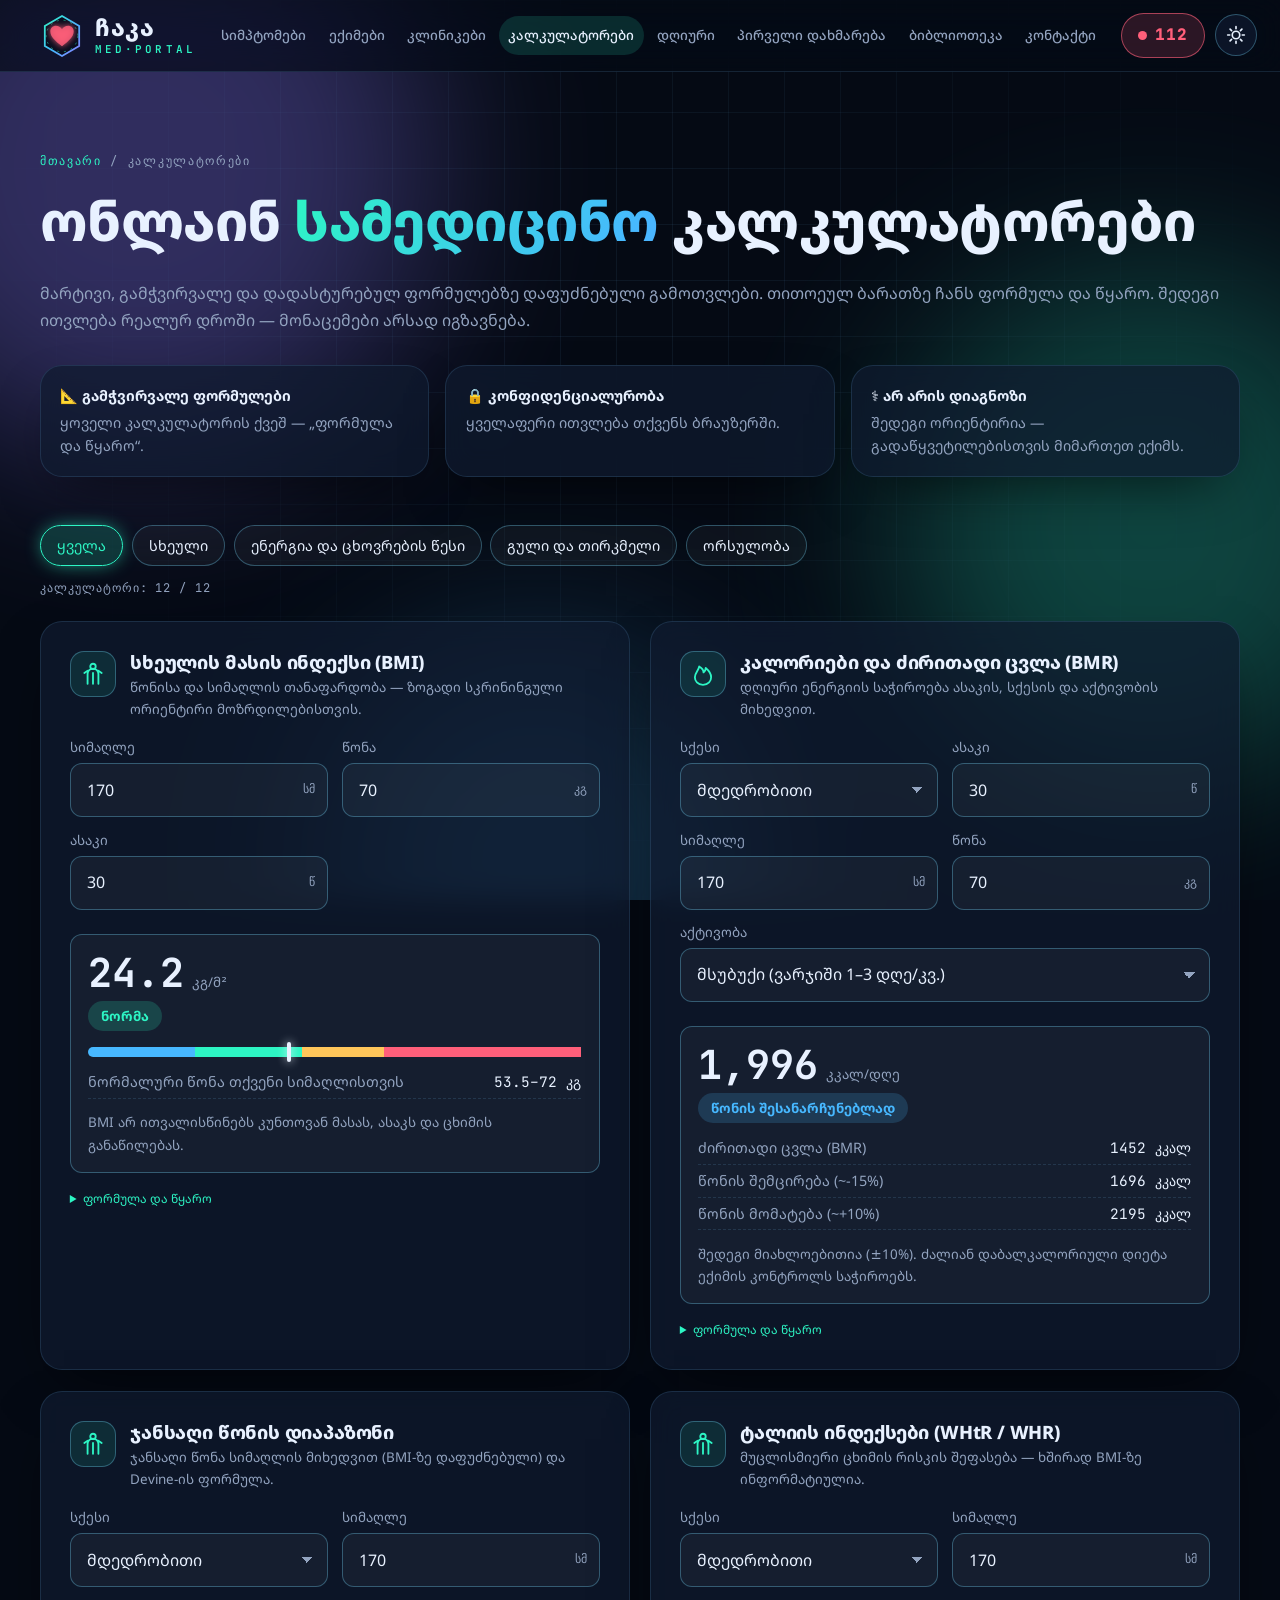
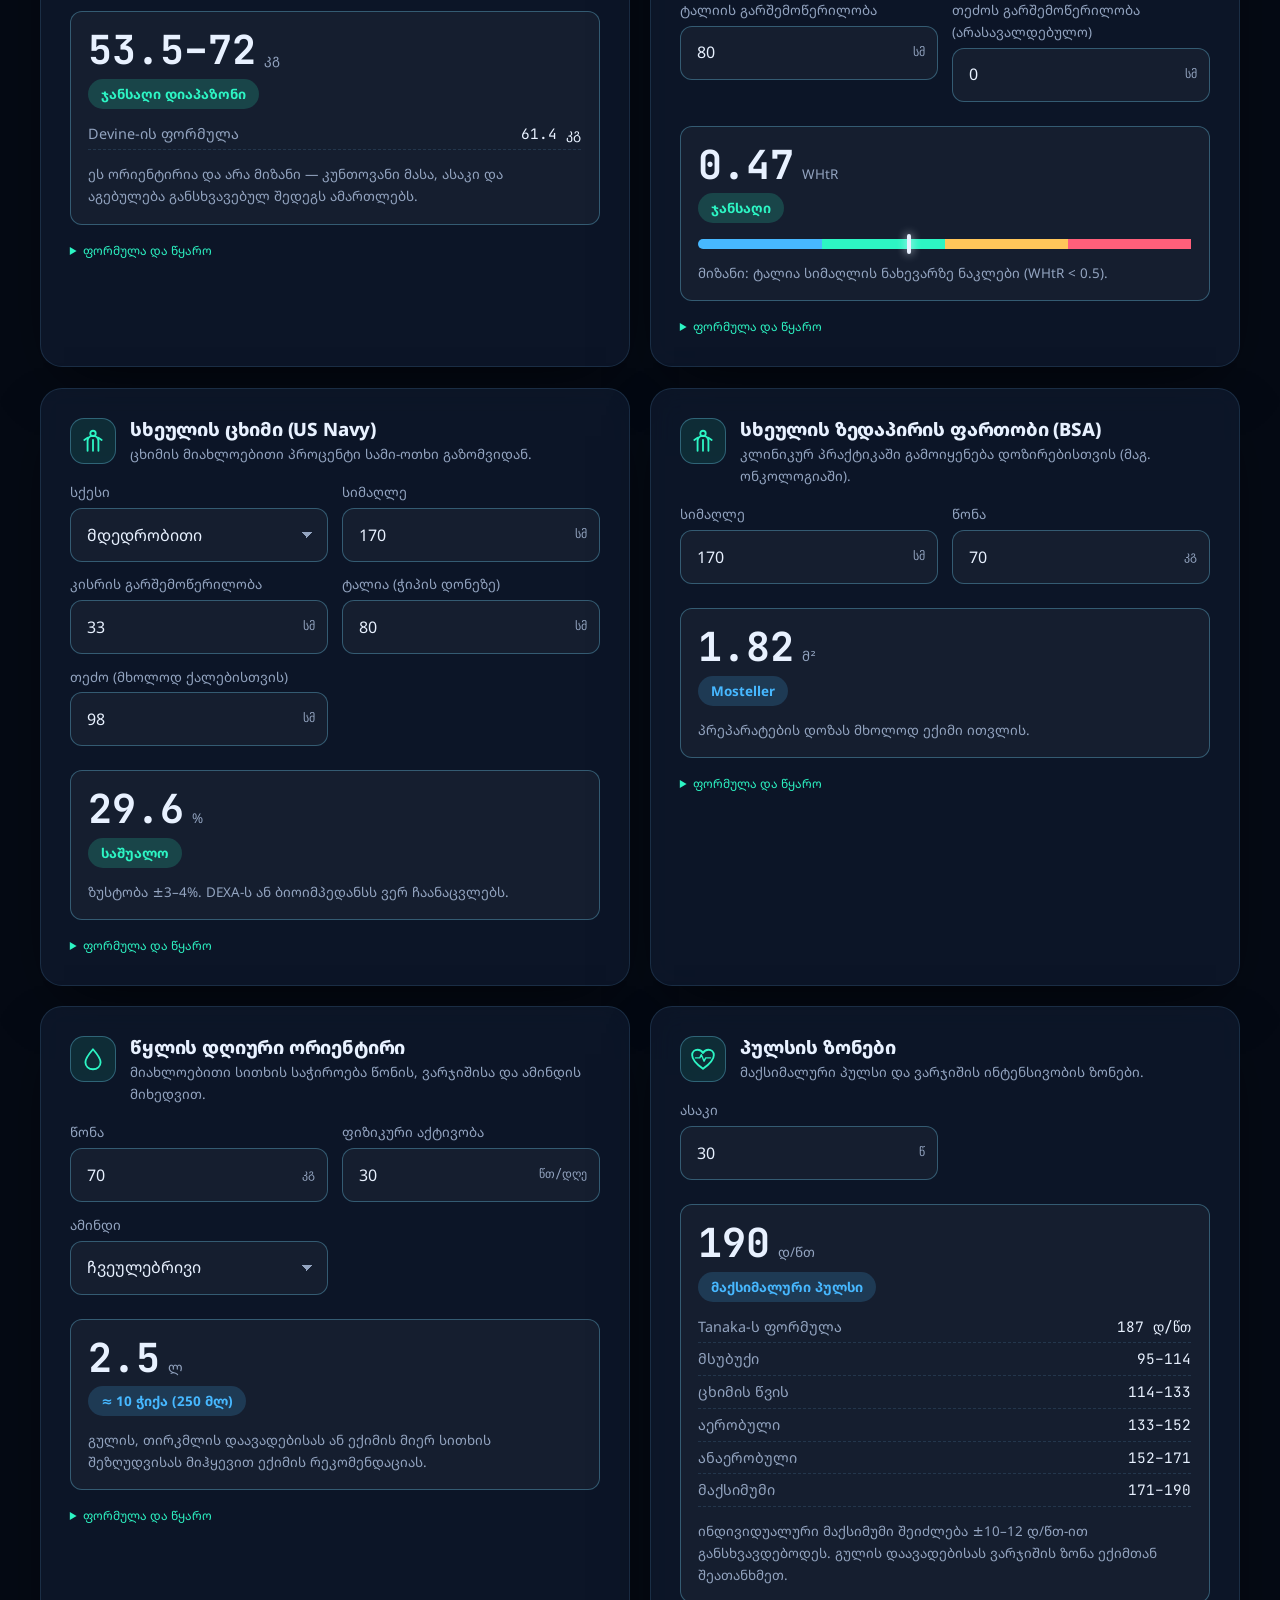
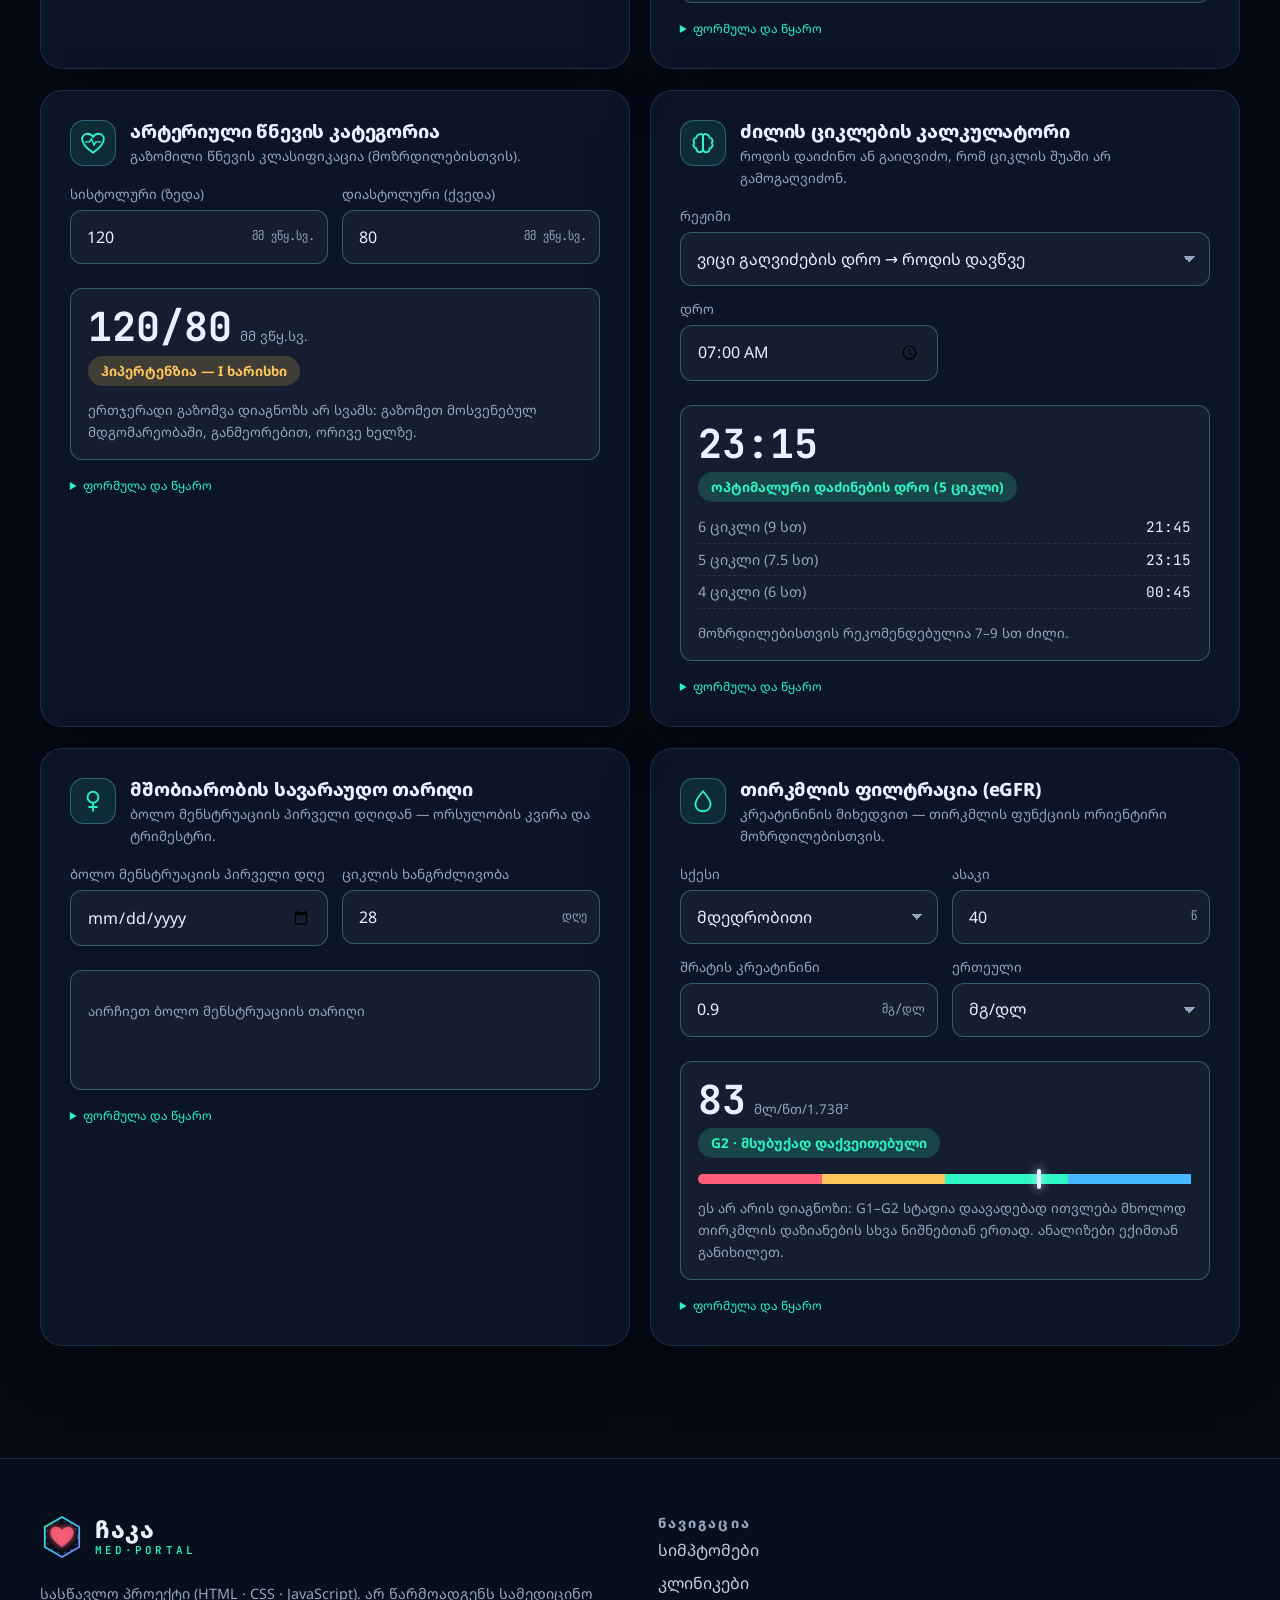
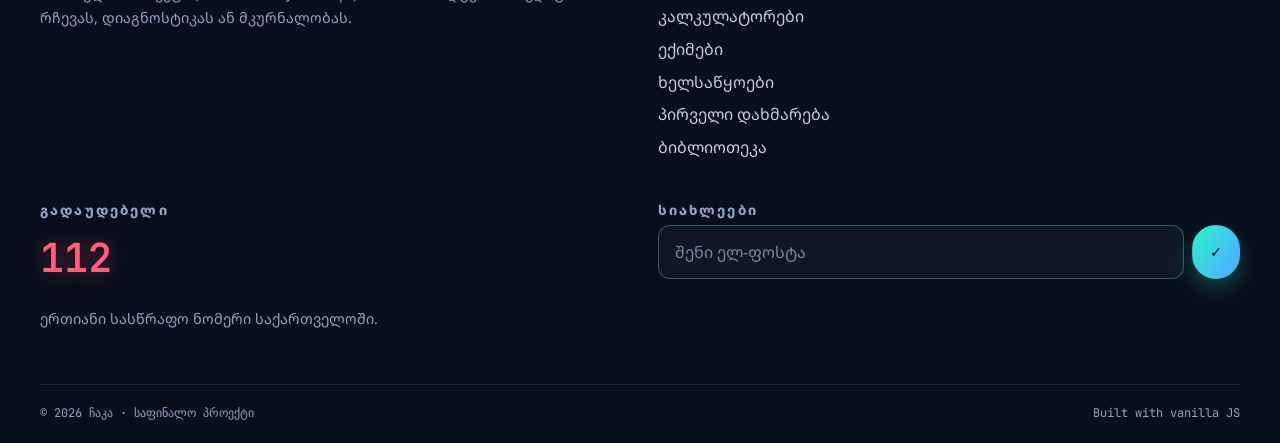
==== commit abe23849: "feat: ჯანმრთელობის დღიური (diary.html) — წონა, წნევა, პულსი, canvas გრაფიკი, CSV" ====
--- a/calculators.html
+++ b/calculators.html
@@ -47,6 +47,7 @@
         <a href="index.html#doctors">ექიმები</a>
         <a href="clinics.html">კლინიკები</a>
         <a href="calculators.html" class="current" aria-current="page">კალკულატორები</a>
+        <a href="diary.html">დღიური</a>
         <a href="index.html#firstaid">პირველი დახმარება</a>
         <a href="index.html#library">ბიბლიოთეკა</a>
         <a href="index.html#contact">კონტაქტი</a>
--- a/css/layout.css
+++ b/css/layout.css
@@ -47,7 +47,7 @@
 .brand-name { font-weight: 800; font-size:var(--fs-xl); line-height: 1; display: flex; flex-direction: column; letter-spacing: .02em; }
 .brand-name small { font-size:var(--fs-2xs); letter-spacing: .28em; color: var(--mint); margin-top: 4px; font-weight: 600; }
 
-.main-nav { display: flex; gap: .2rem; }
+.main-nav { display: flex; gap: .2rem; white-space: nowrap; }
 .main-nav a {
   position: relative; padding: .55rem .85rem; border-radius: 999px; color: var(--muted);
   font-size:var(--fs-md); font-weight: 500; transition: color .25s, background .25s;
--- a/css/pages.css
+++ b/css/pages.css
@@ -109,3 +109,32 @@
   .clinic-list { max-height: 380px; }
 }
 @media (max-width: 520px) { .calc-form { grid-template-columns: 1fr; } }
+
+/* „ჩემთან ახლოს“ */
+.user-dot { fill: var(--sky); stroke: var(--white); }
+.user-pulse { fill: color-mix(in srgb, var(--sky) 35%, transparent); transform-box: fill-box; transform-origin: center; animation: userPulse 2s ease-out infinite; }
+.user-mk { pointer-events: none; }
+@keyframes userPulse { from { transform: scale(.5); opacity: 1; } to { transform: scale(2.2); opacity: 0; } }
+.near-row { display: flex; gap: .6rem; align-items: center; flex-wrap: wrap; }
+.dist { color: var(--mint); font-family: var(--mono); font-size: var(--fs-xs); }
+
+/* ჯავშნები */
+.booking-item.is-past { opacity: .55; }
+.booking-all { display: flex; justify-content: flex-end; padding-top: .4rem; }
+
+/* ჯანმრთელობის დღიური */
+.diary-layout { display: grid; grid-template-columns: minmax(280px, 380px) minmax(0, 1fr); gap: 1.4rem; align-items: start; }
+.diary-main { display: grid; gap: 1.4rem; min-width: 0; }
+.chart-wrap { position: relative; height: clamp(240px, 38vw, 340px); }
+.chart-wrap canvas { width: 100%; height: 100%; touch-action: pan-y; }
+.chart-empty { position: absolute; inset: 0; display: grid; place-items: center; text-align: center; padding: var(--sp-3); }
+.legend { display: flex; gap: var(--sp-3); flex-wrap: wrap; font-size: var(--fs-sm); color: var(--muted); margin-top: var(--sp-2); }
+.legend i { display: inline-block; width: .7rem; height: .7rem; border-radius: 50%; background: var(--c); margin-right: .4rem; }
+.d-stats { display: grid; grid-template-columns: repeat(auto-fit, minmax(110px, 1fr)); gap: var(--sp-2); margin-top: var(--sp-3); }
+.d-stat { padding: .6rem .8rem; border-radius: var(--radius-sm); background: var(--surface-2); border: 1px solid var(--line); }
+.d-stat small { display: block; color: var(--muted); font-size: var(--fs-xs); }
+.d-stat b { font-size: var(--fs-lg); }
+.d-stat.up b { color: var(--amber); } .d-stat.down b { color: var(--mint); }
+.diary-actions { display: flex; gap: .6rem; flex-wrap: wrap; margin-top: var(--sp-3); }
+@media (max-width: 860px) { .diary-layout { grid-template-columns: 1fr; } }
+.chart-empty[hidden] { display: none; }
--- a/css/responsive.css
+++ b/css/responsive.css
@@ -1,12 +1,12 @@
 /* ==========================================================
    responsive.css — ადაპტური დიზაინი (Mobile-first overrides)
    ========================================================== */
-@media (max-width: 1080px) {
+@media (max-width: 1280px) {
   .main-nav a { padding: .5rem .6rem; font-size:var(--fs-sm); }
   .footer-grid { grid-template-columns: 1fr 1fr; }
 }
 
-@media (max-width: 960px) {
+@media (max-width: 1060px) {
   .burger { display: flex; }
   .main-nav {
     position: fixed; left: 0; right: 0; top: var(--header-h); flex-direction: column; gap: .2rem; padding: 1rem;
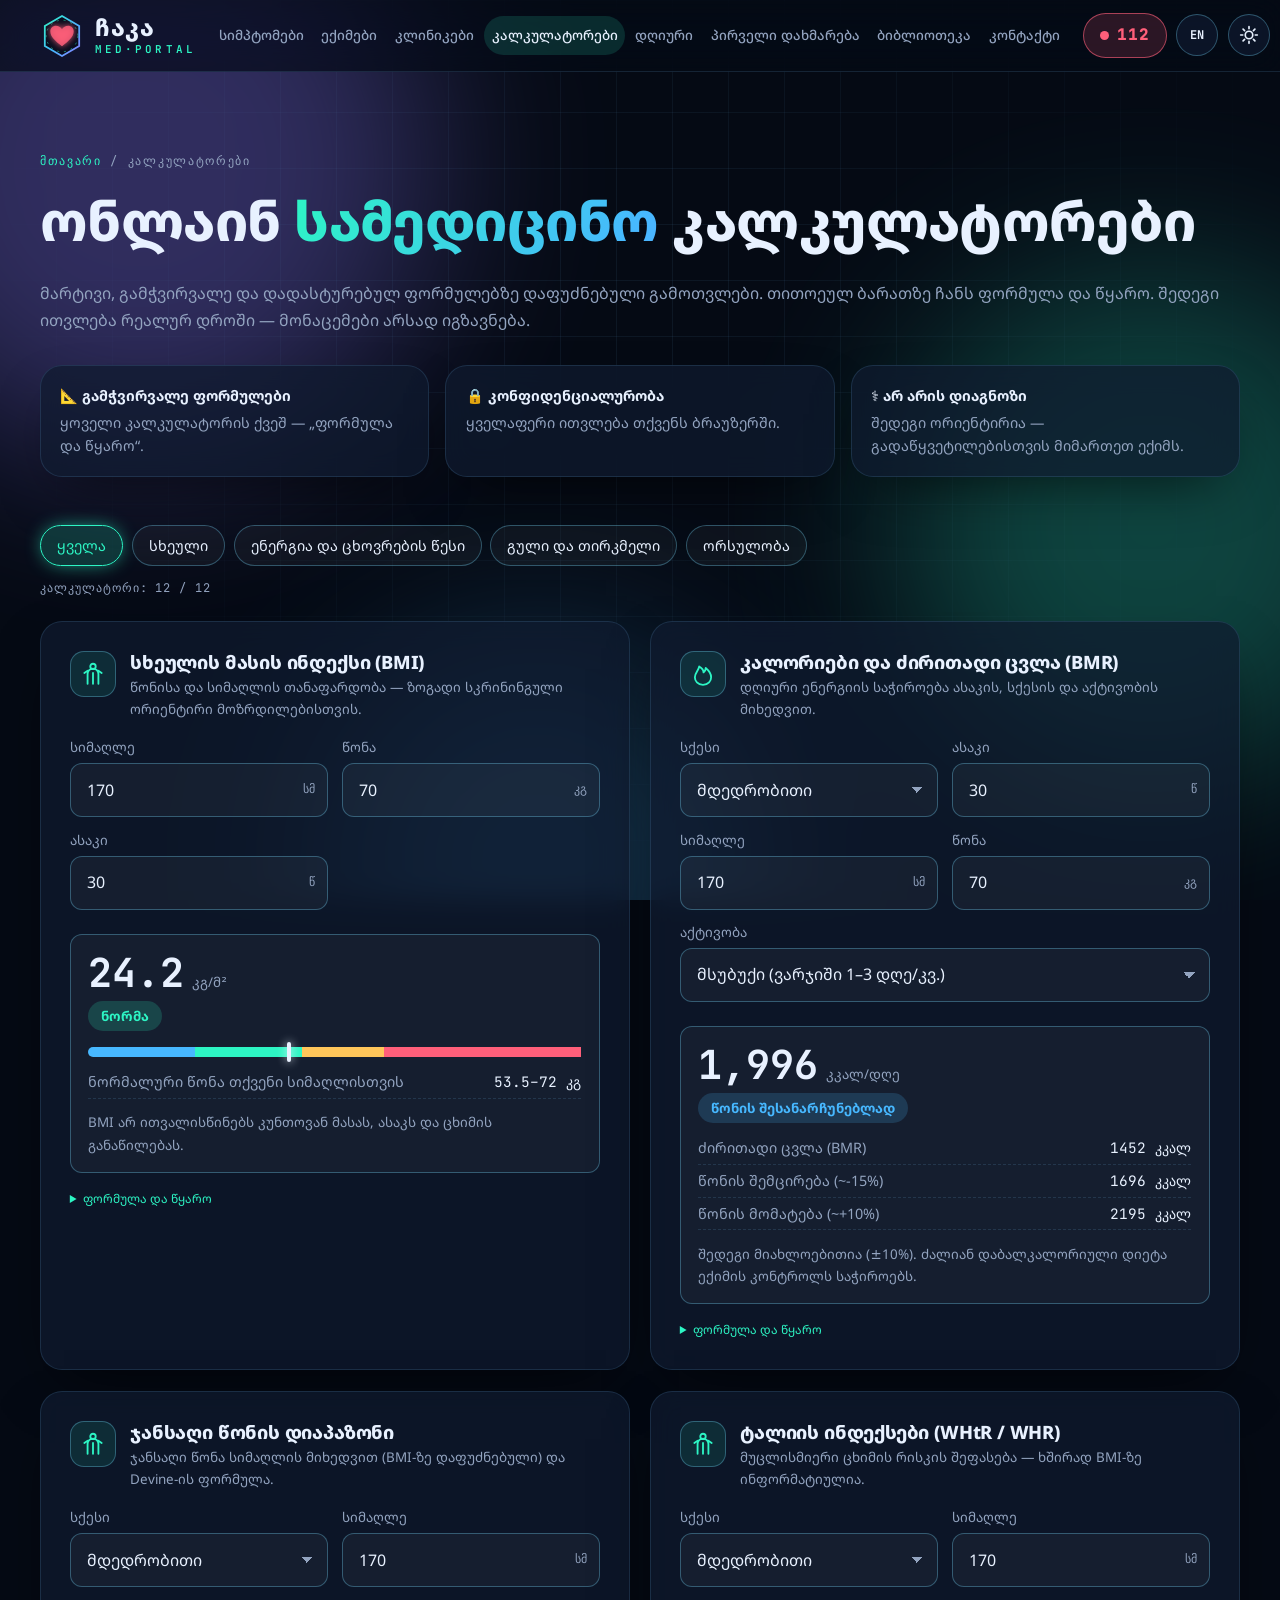
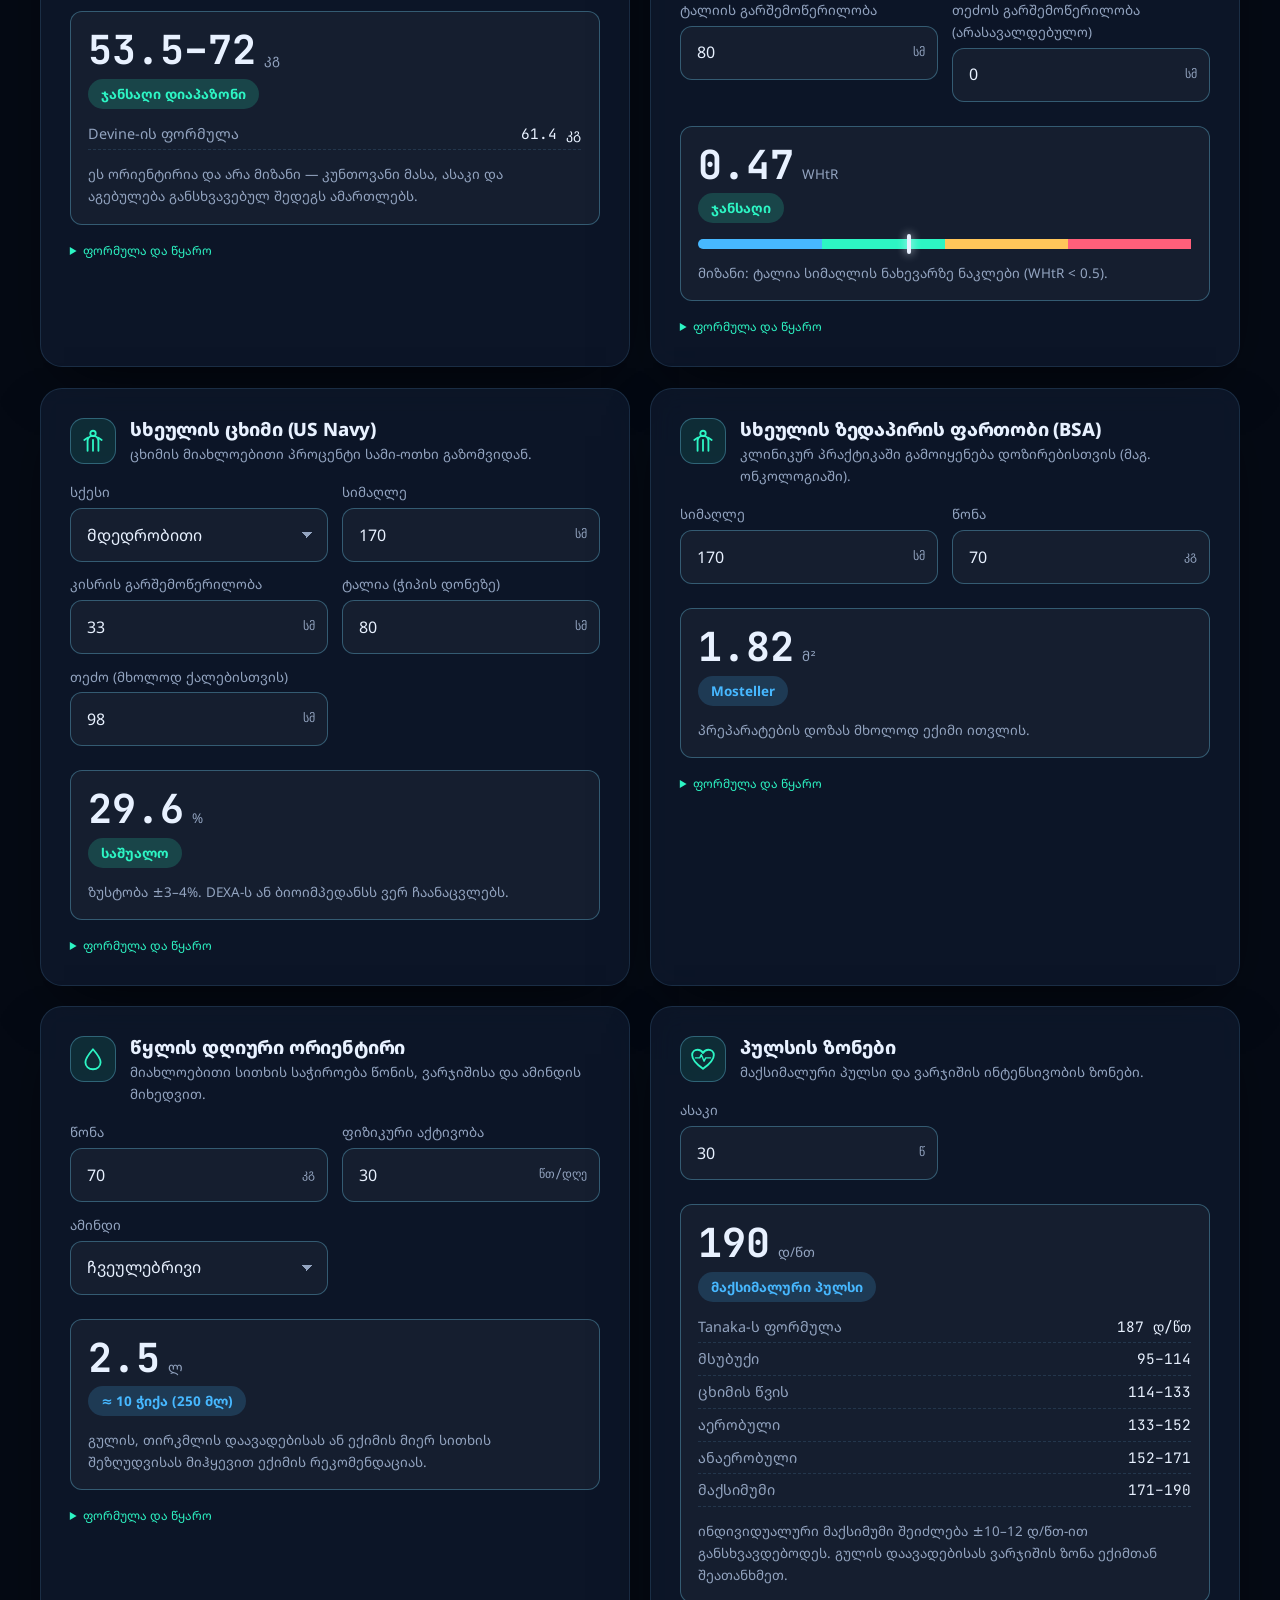
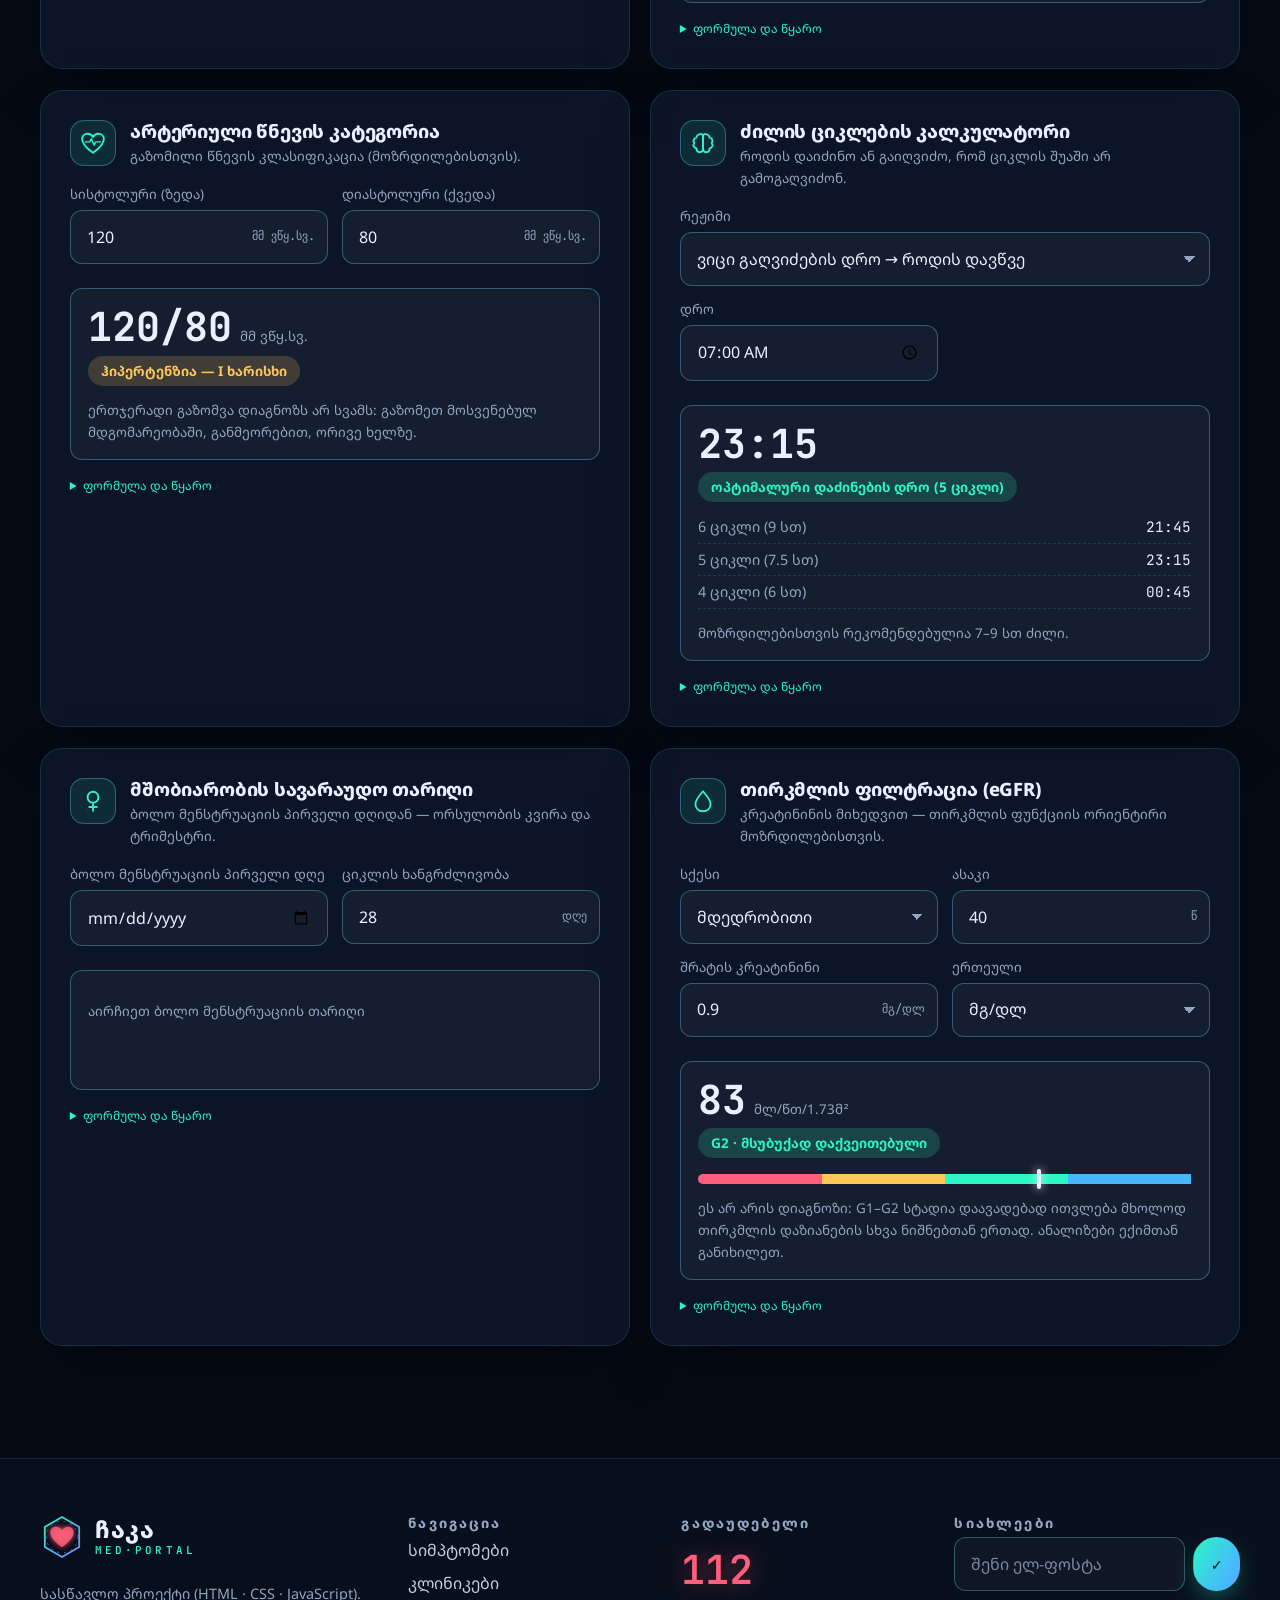
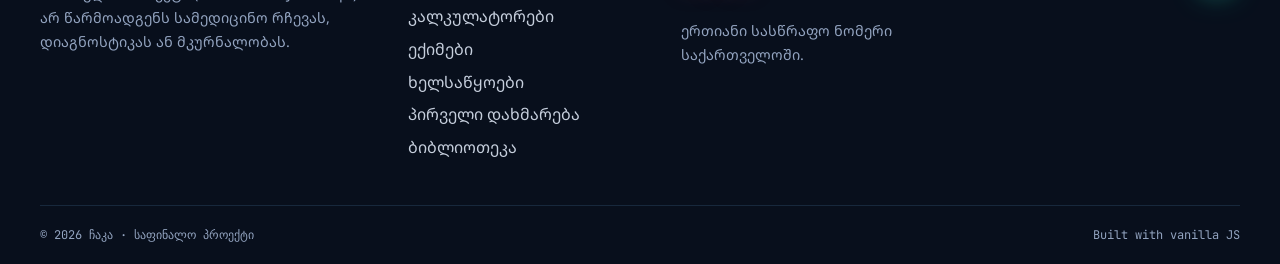
==== commit 7eed7e6d: "Merge PR: health diary + i18n" ====
--- a/calculators.html
+++ b/calculators.html
@@ -119,6 +119,8 @@
   <script src="js/calc-defs.js"></script>
   <script src="js/calculators.js"></script>
   <script src="js/contact.js"></script>
+  <script src="js/i18n-en.js"></script>
+  <script src="js/i18n.js"></script>
   <script src="js/page.js"></script>
 </body>
 </html>
--- a/css/pages.css
+++ b/css/pages.css
@@ -138,3 +138,7 @@
 .diary-actions { display: flex; gap: .6rem; flex-wrap: wrap; margin-top: var(--sp-3); }
 @media (max-width: 860px) { .diary-layout { grid-template-columns: 1fr; } }
 .chart-empty[hidden] { display: none; }
+
+/* ენის გადამრთველი */
+.lang-btn { font-family: var(--mono); font-size: var(--fs-xs); font-weight: var(--fw-bold); letter-spacing: .04em; }
+html[lang="en"] .clinic-detail .en { display: none; }
--- a/css/responsive.css
+++ b/css/responsive.css
@@ -1,12 +1,15 @@
 /* ==========================================================
    responsive.css — ადაპტური დიზაინი (Mobile-first overrides)
    ========================================================== */
-@media (max-width: 1280px) {
-  .main-nav a { padding: .5rem .6rem; font-size:var(--fs-sm); }
+@media (max-width: 1440px) {
+  .main-nav a { padding: .5rem .45rem; font-size: var(--fs-sm); }
+}
+
+@media (max-width: 1080px) {
   .footer-grid { grid-template-columns: 1fr 1fr; }
 }
 
-@media (max-width: 1060px) {
+@media (max-width: 1180px) {
   .burger { display: flex; }
   .main-nav {
     position: fixed; left: 0; right: 0; top: var(--header-h); flex-direction: column; gap: .2rem; padding: 1rem;
@@ -50,3 +53,16 @@
   .site-header, #loader, .bg-fx, #cursor-glow, .to-top, #hero-canvas { display: none !important; }
   .reveal { opacity: 1 !important; translate: none !important; }
 }
+
+@media (max-width: 480px) {
+  .header-row { gap: .5rem; }
+  .header-actions { gap: .35rem; }
+  .icon-btn { width: 38px; height: 38px; }
+  .sos-btn { padding: .45rem .7rem; }
+}
+
+@media (max-width: 380px) {
+  .brand-name small { display: none; }
+  .brand-mark { width: 34px; height: 34px; }
+  .sos-btn { padding: .4rem .55rem; gap: .35rem; }
+}
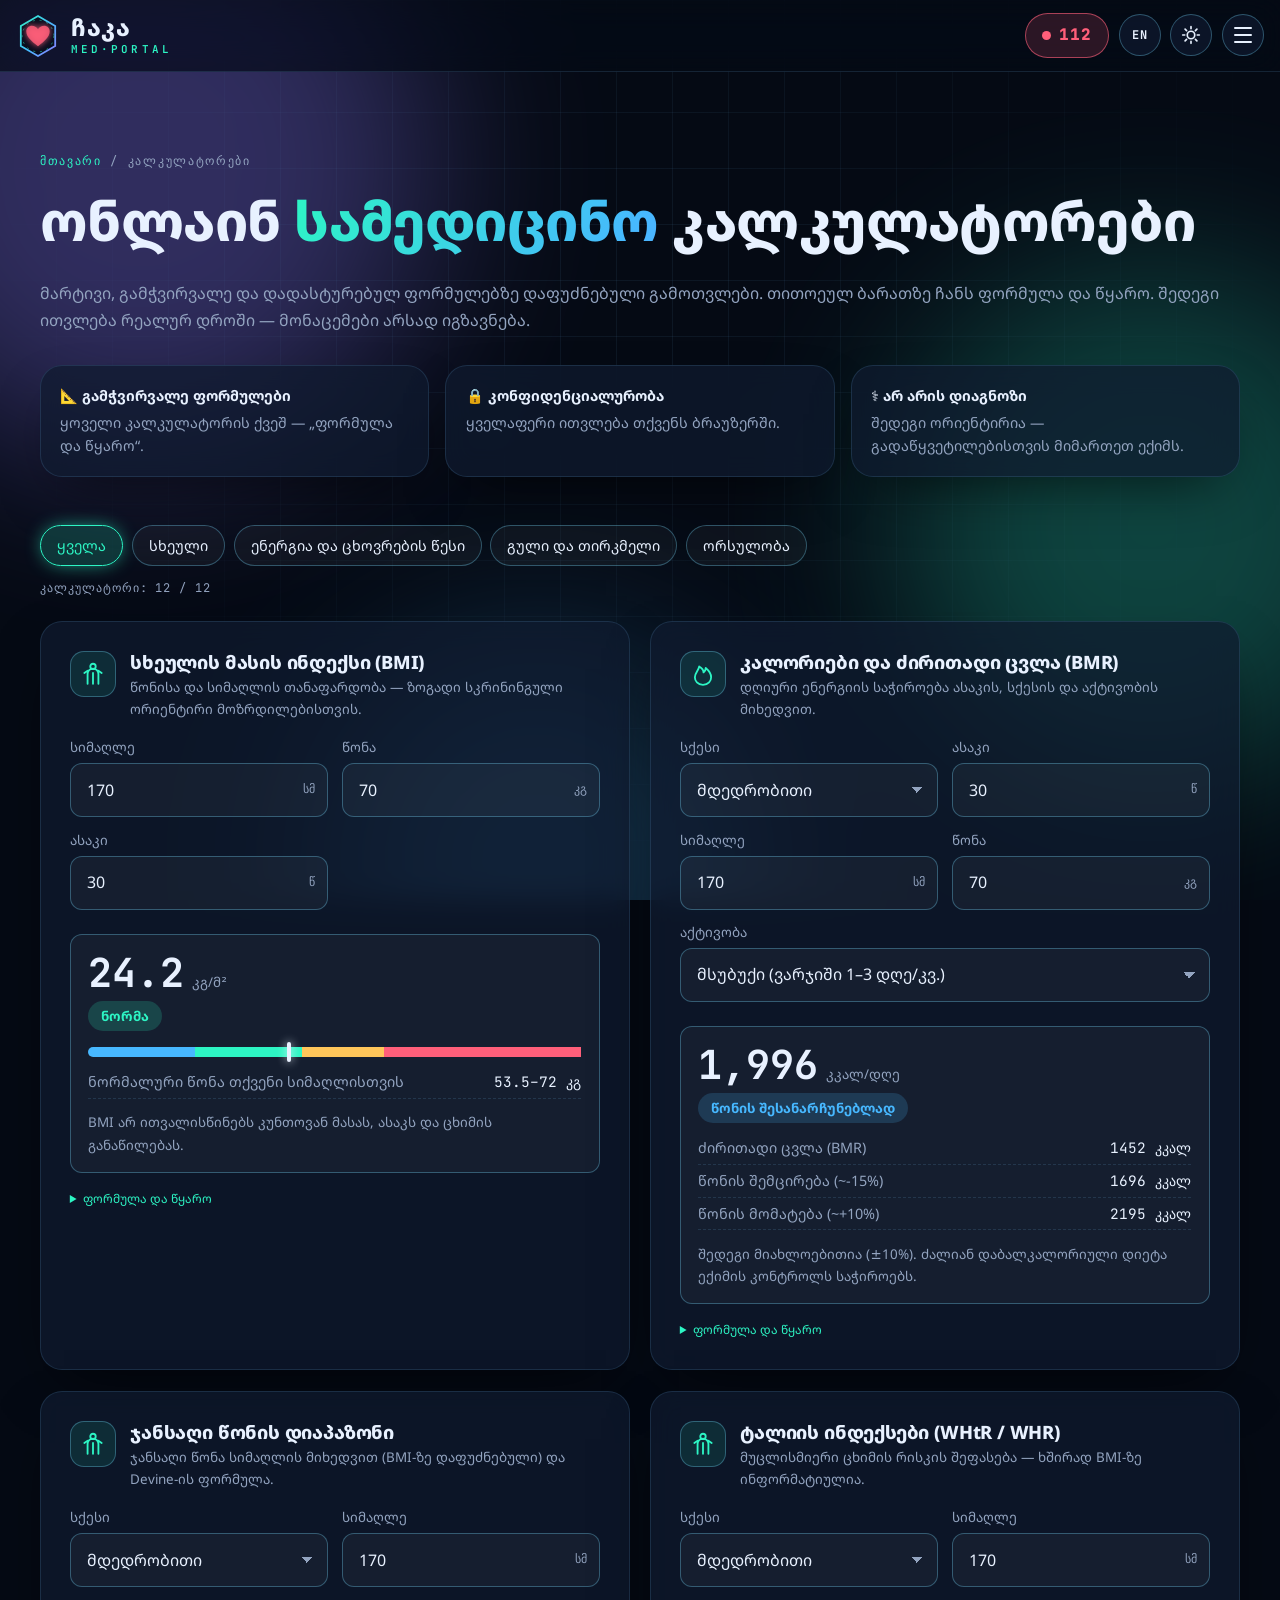
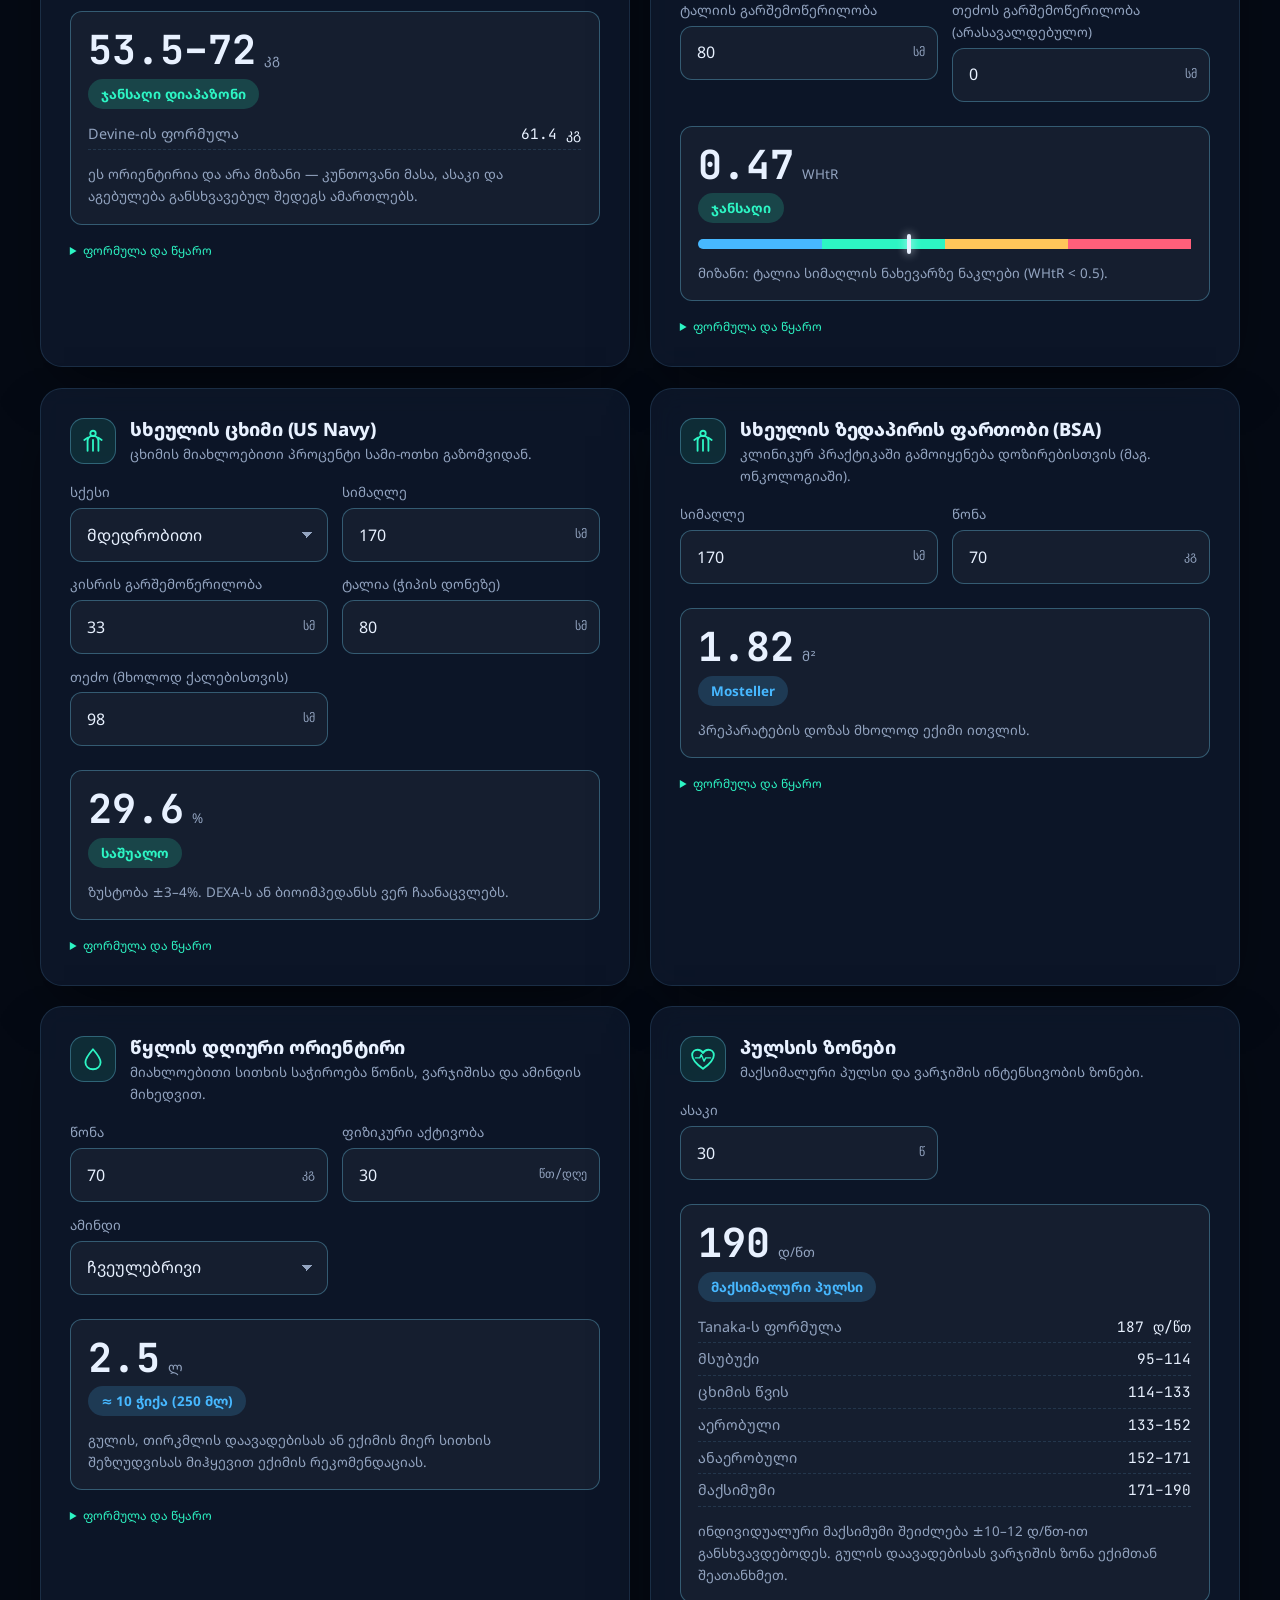
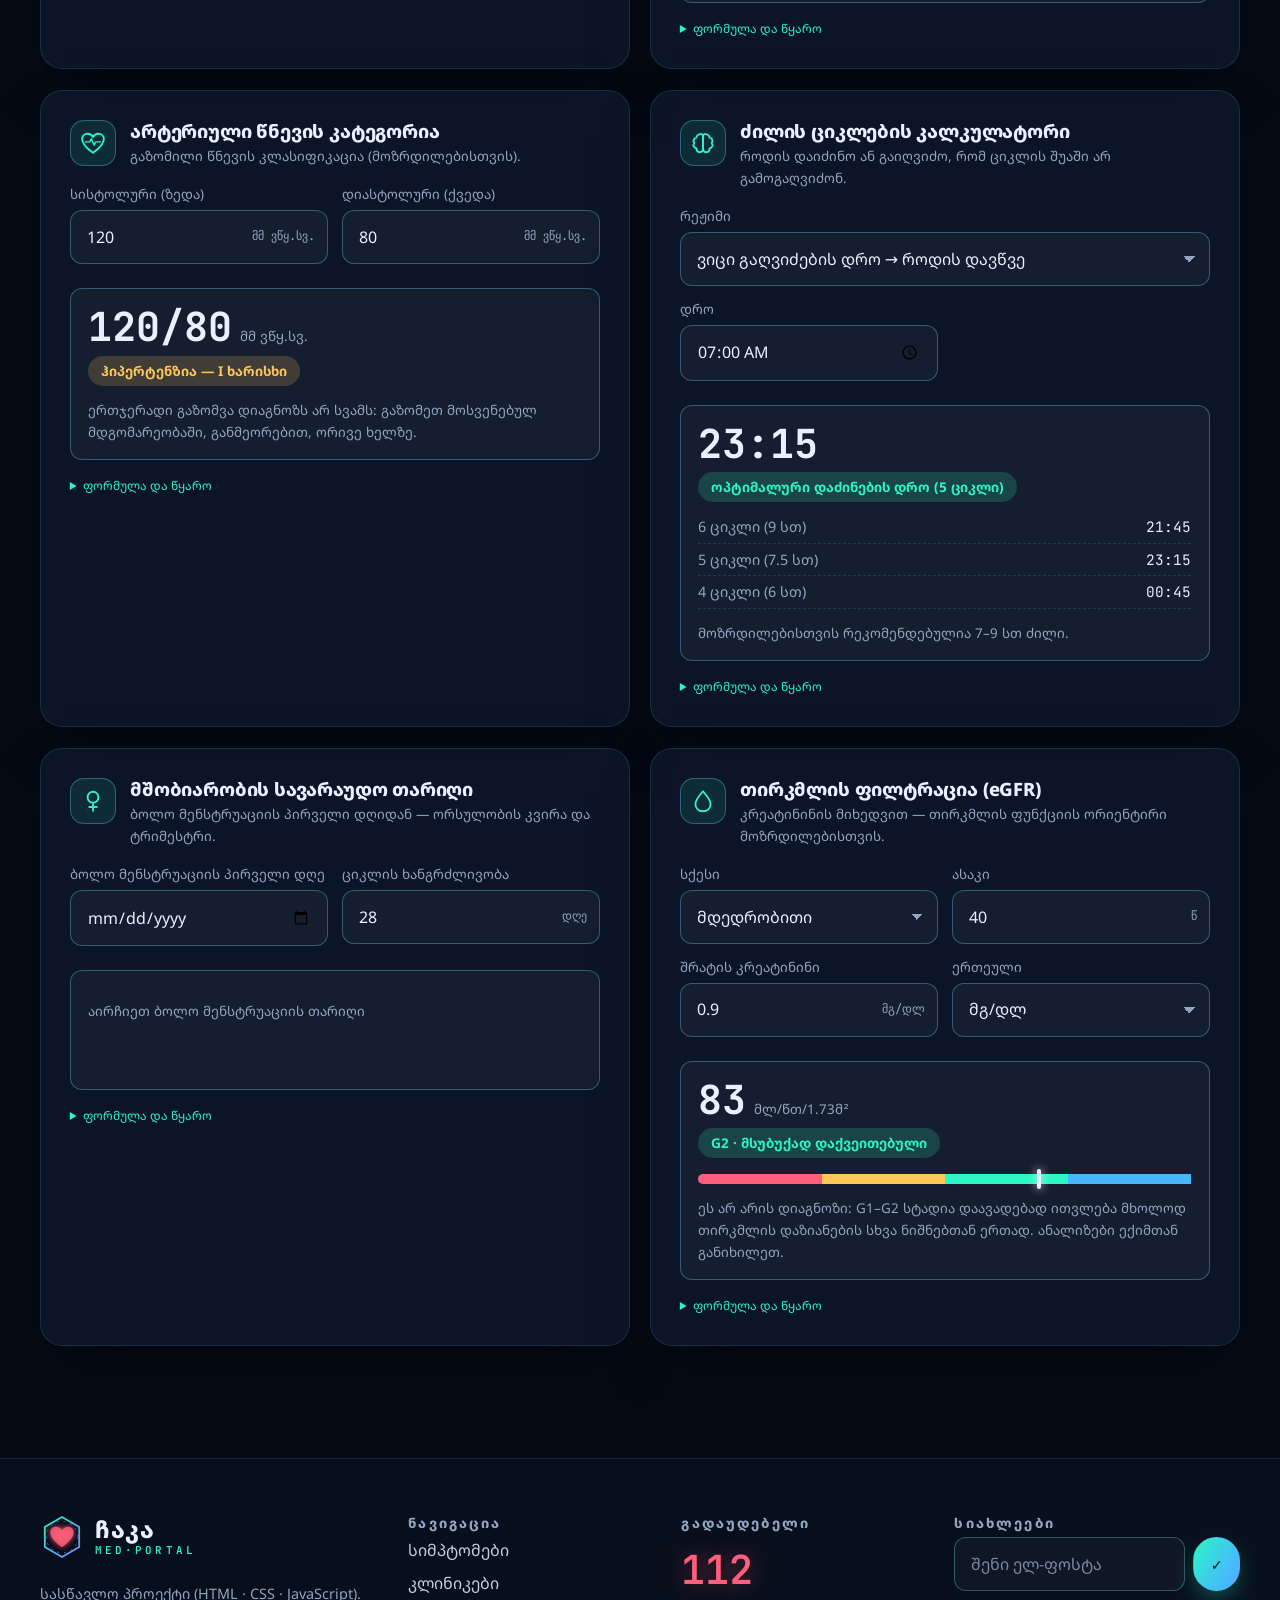
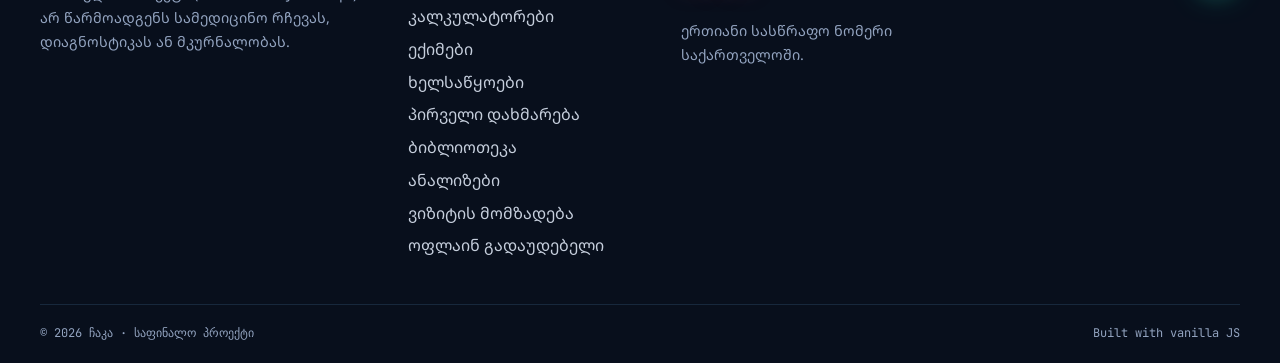
==== commit 04e20198: "refactor: namespace Vita -> Chaka, კოდის გასუფთავება და i18n-ის განახლება" ====
--- a/calculators.html
+++ b/calculators.html
@@ -6,10 +6,14 @@
   <title>კალკულატორები — ჩაკა</title>
   <meta name="description" content="ონლაინ სამედიცინო კალკულატორები: BMI, კალორიები, წნევა, eGFR, ორსულობის ვადა, პულსი, ძილი და სხვა.">
   <meta name="theme-color" content="#050a14">
+  <link rel="manifest" href="manifest.webmanifest">
+  <link rel="apple-touch-icon" href="img/icons/apple-touch-icon.png">
+  <script>try{if(JSON.parse(localStorage.getItem('chaka.lang'))==='en')document.documentElement.classList.add('i18n-pending')}catch(e){}</script>
   <link rel="icon" href="data:image/svg+xml,%3Csvg xmlns='http://www.w3.org/2000/svg' viewBox='0 0 64 64'%3E%3Cpolygon points='32,3 57,17.5 57,46.5 32,61 7,46.5 7,17.5' fill='%23050a14' stroke='%232df5c4' stroke-width='4'/%3E%3Cpath d='M12 34H24L28 24L34 44L38 30L41 34H52' fill='none' stroke='%232df5c4' stroke-width='4' stroke-linecap='round' stroke-linejoin='round'/%3E%3C/svg%3E">
   <link rel="preconnect" href="https://fonts.googleapis.com">
   <link rel="preconnect" href="https://fonts.gstatic.com" crossorigin>
-  <link href="https://fonts.googleapis.com/css2?family=JetBrains+Mono:wght@400;600&family=Noto+Sans+Georgian:wght@400;500;700;800&display=swap" rel="stylesheet">
+  <link rel="stylesheet" href="https://fonts.googleapis.com/css2?family=JetBrains+Mono:wght@400;600&family=Noto+Sans+Georgian:wght@400;500;700;800&display=swap" media="print" onload="this.media='all'">
+  <noscript><link rel="stylesheet" href="https://fonts.googleapis.com/css2?family=JetBrains+Mono:wght@400;600&family=Noto+Sans+Georgian:wght@400;500;700;800&display=swap"></noscript>
   <link rel="stylesheet" href="css/style.css">
   <link rel="stylesheet" href="css/layout.css">
   <link rel="stylesheet" href="css/components.css">
@@ -19,7 +23,6 @@
 </head>
 <body>
 
-  <!-- ანიმირებული ჩამტვირთავი (splash) -->
   <div id="loader" role="status" aria-label="იტვირთება">
     <div class="loader-inner">
       <div data-logo="draw" class="loader-logo"></div>
@@ -29,7 +32,6 @@
     </div>
   </div>
 
-  <!-- ფონის ეფექტები -->
   <div class="bg-fx" aria-hidden="true"><i class="blob b1"></i><i class="blob b2"></i><i class="blob b3"></i><i class="grid"></i></div>
   <div id="cursor-glow" aria-hidden="true"></div>
   <div class="scroll-progress" aria-hidden="true"><span></span></div>
@@ -38,7 +40,7 @@
 
   <header class="site-header" id="top">
     <div class="container header-row">
-      <a href="index.html" class="brand" aria-label="ჩაკა — მთავარი გვერდი">
+      <a href="index.html" class="brand">
         <span data-logo="mark" class="brand-mark"></span>
         <span class="brand-name">ჩაკა<small class="mono">MED·PORTAL</small></span>
       </a>
@@ -48,6 +50,7 @@
         <a href="clinics.html">კლინიკები</a>
         <a href="calculators.html" class="current" aria-current="page">კალკულატორები</a>
         <a href="diary.html">დღიური</a>
+        <a href="labs.html">ანალიზები</a>
         <a href="index.html#firstaid">პირველი დახმარება</a>
         <a href="index.html#library">ბიბლიოთეკა</a>
         <a href="index.html#contact">კონტაქტი</a>
@@ -75,16 +78,16 @@
         </div>
       </div>
     </section>
-    <section class="section" style="padding-top:2rem">
+    <section class="section pt-compact">
       <div class="container">
         <div class="chip-wrap reveal" id="calc-groups" role="group" aria-label="კატეგორიები"></div>
         <p class="result-count mono" id="calc-count" aria-live="polite"></p>
+        <h2 class="sr-only">კალკულატორები</h2>
         <div class="calc-grid" id="calc-grid"></div>
       </div>
     </section>
   </main>
 
-  <!-- ფუტერი -->
   <footer class="site-footer">
     <div class="container footer-grid">
       <div>
@@ -92,16 +95,16 @@
         <p class="footer-text">სასწავლო პროექტი (HTML · CSS · JavaScript). არ წარმოადგენს სამედიცინო რჩევას, დიაგნოსტიკას ან მკურნალობას.</p>
       </div>
       <div>
-        <h4>ნავიგაცია</h4>
-        <ul class="footer-links"><li><a href="index.html#symptoms">სიმპტომები</a></li><li><a href="clinics.html">კლინიკები</a></li><li><a href="calculators.html">კალკულატორები</a></li><li><a href="index.html#doctors">ექიმები</a></li><li><a href="index.html#tools">ხელსაწყოები</a></li><li><a href="index.html#firstaid">პირველი დახმარება</a></li><li><a href="index.html#library">ბიბლიოთეკა</a></li></ul>
+        <h2>ნავიგაცია</h2>
+        <ul class="footer-links"><li><a href="index.html#symptoms">სიმპტომები</a></li><li><a href="clinics.html">კლინიკები</a></li><li><a href="calculators.html">კალკულატორები</a></li><li><a href="index.html#doctors">ექიმები</a></li><li><a href="index.html#tools">ხელსაწყოები</a></li><li><a href="index.html#firstaid">პირველი დახმარება</a></li><li><a href="index.html#library">ბიბლიოთეკა</a></li><li><a href="labs.html">ანალიზები</a></li><li><a href="prep.html">ვიზიტის მომზადება</a></li><li><a href="emergency.html">ოფლაინ გადაუდებელი</a></li></ul>
       </div>
       <div>
-        <h4>გადაუდებელი</h4>
+        <h2>გადაუდებელი</h2>
         <p class="footer-sos mono"><a href="tel:112">112</a></p>
         <p class="footer-text">ერთიანი სასწრაფო ნომერი საქართველოში.</p>
       </div>
       <form id="news-form" class="news" novalidate>
-        <h4>სიახლეები</h4>
+        <h2>სიახლეები</h2>
         <div class="news-row"><input class="input" id="news-mail" type="email" placeholder="შენი ელ-ფოსტა" aria-label="ელ-ფოსტა"><button class="btn btn-primary btn-sm" type="submit">✓</button></div>
         <small class="err" data-err="news-mail"></small>
       </form>
@@ -112,15 +115,15 @@
   <button id="to-top" class="to-top" type="button" aria-label="ზევით დაბრუნება">↑</button>
   <div id="toasts" class="toasts" aria-live="polite"></div>
 
-  <script src="js/utils.js"></script>
-  <script src="js/data.js"></script>
-  <script src="js/logos.js"></script>
-  <script src="js/effects.js"></script>
-  <script src="js/calc-defs.js"></script>
-  <script src="js/calculators.js"></script>
-  <script src="js/contact.js"></script>
-  <script src="js/i18n-en.js"></script>
-  <script src="js/i18n.js"></script>
-  <script src="js/page.js"></script>
+  <script src="js/utils.js" defer></script>
+  <script src="js/data.js" defer></script>
+  <script src="js/logos.js" defer></script>
+  <script src="js/effects.js" defer></script>
+  <script src="js/calc-defs.js" defer></script>
+  <script src="js/calculators.js" defer></script>
+  <script src="js/contact.js" defer></script>
+  <script src="js/pwa.js" defer></script>
+  <script src="js/i18n.js" defer></script>
+  <script src="js/page.js" defer></script>
 </body>
 </html>
--- a/css/style.css
+++ b/css/style.css
@@ -1,6 +1,3 @@
-/* ==========================================================
-   style.css — დიზაინ-ტოკენები, reset, ტიპოგრაფია
-   ========================================================== */
 :root {
   --bg: #050a14;
   --bg-2: #09111f;
@@ -25,18 +22,20 @@
   --font: 'Noto Sans Georgian', 'BPG Glaho', system-ui, -apple-system, 'Segoe UI', sans-serif;
   --mono: 'JetBrains Mono', ui-monospace, 'SF Mono', Menlo, Consolas, monospace;
   --white: #fff;
+  --scrim: #031923;
+  --scrim-deep: #030c18;
   --black: #000;
   --ink: #0b1b33;
   --shine: rgba(255, 255, 255, .45);
   --shine-soft: rgba(255, 255, 255, .1);
   --overlay: rgba(2, 6, 14, .72);
   --shadow-ink: rgba(0, 0, 0, .5);
-  /* ტიპოგრაფიის სკალა */
+
   --fs-2xs: .68rem; --fs-xs: .75rem; --fs-sm: .84rem; --fs-md: .9rem; --fs-base: 1rem;
   --fs-lg: 1.15rem; --fs-xl: 1.45rem; --fs-2xl: 1.8rem; --fs-3xl: 2.5rem;
-  --fw-normal: 400; --fw-medium: 500; --fw-bold: 700; --fw-black: 800;
+  --fw-normal: 400; --fw-medium: 500; --fw-semibold: 600; --fw-bold: 700; --fw-black: 800;
   --lh-tight: 1.2; --lh-base: 1.65;
-  /* დაშორებები */
+
   --sp-1: .25rem; --sp-2: .5rem; --sp-3: 1rem; --sp-4: 1.5rem; --sp-5: 2.5rem; --sp-6: 4rem;
   --header-h: 72px;
   --ease: cubic-bezier(.22, .9, .3, 1);
@@ -77,7 +76,7 @@
 h1, h2, h3, h4 { margin: 0 0 .5em; line-height: var(--lh-tight); font-weight: var(--fw-black); letter-spacing: -.01em; }
 h1 { font-size: clamp(2.2rem, 5.4vw, 4.4rem); }
 h2 { font-size: clamp(1.7rem, 3.6vw, 2.8rem); }
-h3 { font-size: clamp(1.1rem, 1.8vw, 1.35rem); }
+h3, .subhead { font-size: clamp(1.1rem, 1.8vw, 1.35rem); }
 p { margin: 0 0 1em; }
 a { color: inherit; text-decoration: none; }
 button, input, select, textarea { font: inherit; color: inherit; }
@@ -98,11 +97,10 @@
 
 .skip-link {
   position: fixed; left: 1rem; top: -4rem; z-index: 1000;
-  background: var(--mint); color: var(--on-accent); padding: .6rem 1rem; border-radius: 10px; font-weight: 700;
+  background: var(--mint); color: var(--on-accent); padding: .6rem 1rem; border-radius: 10px; font-weight: var(--fw-bold);
 }
 .skip-link:focus { top: 1rem; }
 
-/* scrollbar */
 ::-webkit-scrollbar { width: 10px; height: 10px; }
 ::-webkit-scrollbar-track { background: var(--bg); }
 ::-webkit-scrollbar-thumb { background: var(--line-strong); border-radius: 10px; }
@@ -111,3 +109,11 @@
   html { scroll-behavior: auto; }
   *, *::before, *::after { animation-duration: .01ms !important; animation-iteration-count: 1 !important; transition-duration: .01ms !important; }
 }
+
+.i18n-pending body { visibility: hidden; animation: i18nFailsafe 0s 3s forwards; }
+@keyframes i18nFailsafe { to { visibility: visible; } }
+
+.sr-only { position: absolute; width: 1px; height: 1px; margin: -1px; padding: 0; overflow: hidden; clip: rect(0 0 0 0); white-space: nowrap; border: 0; }
+
+.section.pt-compact { padding-top: calc(var(--sp-3) * 2); }
+.w-full { width: 100%; }
--- a/css/layout.css
+++ b/css/layout.css
@@ -1,9 +1,5 @@
-/* ==========================================================
-   layout.css — ფონი, ჰედერი, hero, სექციები, ფუტერი
-   ========================================================== */
 .container { width: min(1200px, 100% - 2rem); margin-inline: auto; }
 
-/* ---------- ფონი ---------- */
 .bg-fx { position: fixed; inset: 0; z-index: -1; overflow: hidden; background: var(--bg); transition: background .4s; }
 .bg-fx .blob { position: absolute; border-radius: 50%; filter: blur(90px); opacity: .45; }
 .bg-fx .b1 { width: 46vw; height: 46vw; left: -12vw; top: -10vw; background: color-mix(in srgb, var(--violet) 70%, transparent); animation: drift 22s ease-in-out infinite alternate; }
@@ -32,7 +28,6 @@
 .scroll-progress { position: fixed; left: 0; top: 0; right: 0; height: 3px; z-index: 120; background: transparent; }
 .scroll-progress span { display: block; height: 100%; width: 0; background: var(--grad); box-shadow: 0 0 14px var(--mint); }
 
-/* ---------- ჰედერი ---------- */
 .site-header {
   position: sticky; top: 0; z-index: 100; height: var(--header-h);
   backdrop-filter: blur(16px) saturate(1.4); -webkit-backdrop-filter: blur(16px) saturate(1.4);
@@ -41,16 +36,17 @@
   transition: box-shadow .3s, background .4s;
 }
 .site-header.scrolled { box-shadow: 0 10px 40px -20px var(--shadow-ink); }
+.site-header .container { width: min(1400px, 100% - 2rem); }
 .header-row { display: flex; align-items: center; justify-content: space-between; gap: 1rem; height: 100%; }
 .brand { display: inline-flex; align-items: center; gap: .7rem; }
 .brand-mark { width: 44px; height: 44px; display: block; }
-.brand-name { font-weight: 800; font-size:var(--fs-xl); line-height: 1; display: flex; flex-direction: column; letter-spacing: .02em; }
-.brand-name small { font-size:var(--fs-2xs); letter-spacing: .28em; color: var(--mint); margin-top: 4px; font-weight: 600; }
+.brand-name { font-weight: var(--fw-black); font-size:var(--fs-xl); line-height: 1; display: flex; flex-direction: column; letter-spacing: .02em; }
+.brand-name small { font-size:var(--fs-2xs); letter-spacing: .28em; color: var(--mint); margin-top: 4px; font-weight: var(--fw-semibold); }
 
 .main-nav { display: flex; gap: .2rem; white-space: nowrap; }
 .main-nav a {
   position: relative; padding: .55rem .85rem; border-radius: 999px; color: var(--muted);
-  font-size:var(--fs-md); font-weight: 500; transition: color .25s, background .25s;
+  font-size:var(--fs-md); font-weight: var(--fw-medium); transition: color .25s, background .25s;
 }
 .main-nav a:hover { color: var(--text); background: var(--surface-2); }
 .main-nav a.active { color: var(--text); background: color-mix(in srgb, var(--mint) 14%, transparent); }
@@ -59,7 +55,6 @@
 }
 .header-actions { display: flex; align-items: center; gap: .6rem; }
 
-/* ---------- Hero ---------- */
 .hero { position: relative; min-height: calc(100svh - var(--header-h)); display: flex; align-items: center; padding-block: 3rem 5rem; overflow: hidden; }
 #hero-canvas { position: absolute; inset: 0; width: 100%; height: 100%; z-index: 0; }
 .hero-grid { position: relative; z-index: 1; display: grid; grid-template-columns: 1.1fr .9fr; gap: 3rem; align-items: center; }
@@ -89,18 +84,15 @@
 .scroll-hint { position: absolute; left: 50%; bottom: 1.2rem; transform: translateX(-50%); z-index: 2; display: flex; flex-direction: column; align-items: center; gap: .5rem; font-size:var(--fs-2xs); letter-spacing: .3em; color: var(--muted); }
 .scroll-hint span { width: 1px; height: 36px; background: linear-gradient(var(--mint), transparent); animation: scrollHint 1.8s ease-in-out infinite; transform-origin: top; }
 
-/* ---------- პარტნიორები ---------- */
 .partners { padding: 2.2rem 0; border-block: 1px solid var(--line); background: color-mix(in srgb, var(--bg-2) 60%, transparent); }
 .partners-label { text-align: center; font-size:var(--fs-2xs); letter-spacing: .24em; color: var(--muted); margin-bottom: 1.4rem; text-transform: uppercase; }
 .marquee { overflow: hidden; mask-image: linear-gradient(90deg, transparent, var(--black) 10%, var(--black) 90%, transparent); -webkit-mask-image: linear-gradient(90deg, transparent, var(--black) 10%, var(--black) 90%, transparent); }
 .marquee-track { display: flex; width: max-content; gap: 3rem; animation: marquee 38s linear infinite; }
 .marquee:hover .marquee-track { animation-play-state: paused; }
 
-/* ---------- სექციები ---------- */
 .section { position: relative; padding-block: clamp(4rem, 9vw, 7rem); }
 .section-head { max-width: 760px; margin-bottom: 2.6rem; }
-.eyebrow { display: inline-flex; align-items: center; gap: .6rem; font-size:var(--fs-xs); letter-spacing: .22em; color: var(--mint); text-transform: uppercase; margin-bottom: .9rem; }
-.eyebrow::before { content: ""; width: 28px; height: 2px; background: var(--mint); box-shadow: 0 0 10px var(--mint); }
+.eyebrow { display: inline-block; font-size: var(--fs-xs); letter-spacing: .14em; text-transform: uppercase; color: var(--mint); margin-bottom: .8rem; }
 .section-lead { color: var(--muted); font-size:var(--fs-base); }
 
 .steps-grid { display: grid; grid-template-columns: repeat(auto-fit, minmax(250px, 1fr)); gap: 1.4rem; counter-reset: s; }
@@ -110,13 +102,12 @@
 .aid-grid { display: grid; grid-template-columns: repeat(auto-fit, minmax(230px, 1fr)); gap: 1.2rem; }
 .contact-grid { display: grid; grid-template-columns: 1fr 1fr; gap: 2rem; align-items: start; }
 
-/* ---------- ფუტერი ---------- */
 .site-footer { border-top: 1px solid var(--line); background: color-mix(in srgb, var(--bg-2) 80%, transparent); padding-top: 3.5rem; }
 .footer-grid { display: grid; grid-template-columns: 1.4fr 1fr 1fr 1.2fr; gap: 2.2rem; padding-bottom: 2.4rem; }
-.footer-grid h4 { font-size:var(--fs-sm); letter-spacing: .16em; text-transform: uppercase; color: var(--muted); }
+.footer-grid h2 { font-size:var(--fs-sm); letter-spacing: .16em; text-transform: uppercase; color: var(--muted); }
 .footer-links li { margin-bottom: .4rem; }
 .footer-links a { color: var(--text); opacity: .85; transition: color .2s, opacity .2s; }
 .footer-links a:hover { color: var(--mint); opacity: 1; }
 .footer-text { color: var(--muted); font-size:var(--fs-md); margin-top: 1rem; }
-.footer-sos a { font-size:var(--fs-3xl); font-weight: 600; color: var(--coral); text-shadow: 0 0 24px color-mix(in srgb, var(--coral) 50%, transparent); }
+.footer-sos a { font-size:var(--fs-3xl); font-weight: var(--fw-semibold); color: var(--coral); text-shadow: 0 0 24px color-mix(in srgb, var(--coral) 50%, transparent); }
 .footer-bottom { display: flex; justify-content: space-between; flex-wrap: wrap; gap: .5rem; padding-block: 1.2rem; border-top: 1px solid var(--line); font-size:var(--fs-xs); color: var(--muted); }
--- a/css/components.css
+++ b/css/components.css
@@ -1,12 +1,7 @@
-/* ==========================================================
-   components.css — ღილაკები, ბარათები, ფორმები, ხელსაწყოები…
-   ========================================================== */
-
-/* ---------- ღილაკები ---------- */
 .btn {
   --bx: 0px; --by: 0px;
   position: relative; display: inline-flex; align-items: center; justify-content: center; gap: .55rem;
-  padding: .85rem 1.5rem; border-radius: 999px; border: 1px solid transparent; font-weight: 700; font-size:var(--fs-base);
+  padding: .85rem 1.5rem; border-radius: 999px; border: 1px solid transparent; font-weight: var(--fw-bold); font-size:var(--fs-base);
   transform: translate(var(--bx), var(--by)); transition: transform .25s var(--ease), box-shadow .3s, background .3s, border-color .3s; overflow: hidden;
 }
 .btn-primary { background: var(--grad); background-size: 200% 100%; color: var(--on-accent); box-shadow: 0 10px 30px -10px color-mix(in srgb, var(--mint) 70%, transparent); }
@@ -20,17 +15,16 @@
 .btn:disabled { opacity: .45; cursor: not-allowed; }
 .icon-btn { width: 42px; height: 42px; display: grid; place-items: center; border-radius: 50%; border: 1px solid var(--line-strong); background: var(--surface); transition: border-color .25s, transform .25s, color .25s; }
 .icon-btn:hover { border-color: var(--mint); color: var(--mint); transform: rotate(18deg); }
-.sos-btn { display: inline-flex; align-items: center; gap: .5rem; padding: .5rem 1rem; border-radius: 999px; background: color-mix(in srgb, var(--coral) 16%, transparent); border: 1px solid color-mix(in srgb, var(--coral) 60%, transparent); color: var(--coral); font-weight: 800; font-family: var(--mono); letter-spacing: .06em; }
+.sos-btn { display: inline-flex; align-items: center; gap: .5rem; padding: .5rem 1rem; border-radius: 999px; background: color-mix(in srgb, var(--coral) 16%, transparent); border: 1px solid color-mix(in srgb, var(--coral) 60%, transparent); color: var(--coral); font-weight: var(--fw-black); font-family: var(--mono); letter-spacing: .06em; }
 .sos-btn:hover { background: var(--coral); color: var(--white); }
 .sos-dot, .live-dot { width: 9px; height: 9px; border-radius: 50%; background: var(--coral); box-shadow: 0 0 0 0 var(--coral); animation: ping 1.6s infinite; }
 .live-dot { background: var(--mint); box-shadow: 0 0 0 0 var(--mint); }
-.burger { display: none; flex-direction: column; gap: 5px; }
+.burger { display: none; flex-direction: column; align-items: center; justify-content: center; gap: 5px; }
 .burger span { width: 18px; height: 2px; background: currentColor; border-radius: 2px; transition: transform .3s, opacity .3s; }
 .burger[aria-expanded="true"] span:nth-child(1) { transform: translateY(7px) rotate(45deg); }
 .burger[aria-expanded="true"] span:nth-child(2) { opacity: 0; }
 .burger[aria-expanded="true"] span:nth-child(3) { transform: translateY(-7px) rotate(-45deg); }
 
-/* ---------- ბარათები და holo-ეფექტი ---------- */
 .card {
   position: relative; background: var(--surface); border: 1px solid var(--line); border-radius: var(--radius);
   padding: clamp(1.1rem, 2.4vw, 1.8rem); backdrop-filter: blur(14px); -webkit-backdrop-filter: blur(14px); box-shadow: var(--shadow);
@@ -52,14 +46,12 @@
 .note { font-size:var(--fs-sm); color: var(--muted); border-inline-start: 2px solid var(--line-strong); padding-inline-start: .8rem; margin-top: 1rem; }
 .empty-note { color: var(--muted); font-size:var(--fs-md); margin: 0; }
 
-/* ---------- ნაბიჯები ---------- */
 .step-card { padding-top: 2rem; }
-.step-num { position: absolute; right: 1.2rem; top: 1rem; font-size:var(--fs-3xl); font-weight: 600; color: transparent; -webkit-text-stroke: 1px var(--line-strong); }
+.step-num { position: absolute; right: 1.2rem; top: 1rem; font-size:var(--fs-3xl); font-weight: var(--fw-semibold); color: transparent; -webkit-text-stroke: 1px var(--line-strong); }
 .step-ico { width: 64px; height: 64px; margin-bottom: 1rem; color: var(--mint); }
 .step-ico svg, .chip-ico svg { width: 100%; height: 100%; }
 .step-card p { color: var(--muted); margin: 0; }
 
-/* ---------- ფორმის ელემენტები ---------- */
 .input {
   width: 100%; padding: .8rem 1rem; border-radius: var(--radius-sm); background: var(--surface-2); border: 1px solid var(--line-strong);
   color: var(--text); transition: border-color .25s, box-shadow .25s, background .25s;
@@ -70,7 +62,7 @@
 select.input option { background: var(--surface-solid); color: var(--text); }
 textarea.input { resize: vertical; min-height: 110px; }
 .form-row { margin-bottom: 1rem; }
-.form-row label, .field-label { display: flex; justify-content: space-between; font-size:var(--fs-md); color: var(--muted); margin-bottom: .4rem; font-weight: 500; }
+.form-row label, .field-label { display: flex; justify-content: space-between; font-size:var(--fs-md); color: var(--muted); margin-bottom: .4rem; font-weight: var(--fw-medium); }
 .field-label { margin-top: 1rem; }
 .err { display: block; min-height: 1.3em; line-height: 1.3; color: var(--coral); font-size:var(--fs-sm); margin-top: .3rem; }
 .input.invalid { border-color: var(--coral); box-shadow: 0 0 0 4px color-mix(in srgb, var(--coral) 14%, transparent); animation: shake .4s; }
@@ -94,7 +86,6 @@
 input[type="range"]::-webkit-slider-thumb { -webkit-appearance: none; width: 22px; height: 22px; border-radius: 50%; background: var(--surface-solid); border: 3px solid var(--mint); box-shadow: 0 0 14px var(--mint); cursor: grab; }
 input[type="range"]::-moz-range-thumb { width: 18px; height: 18px; border-radius: 50%; background: var(--surface-solid); border: 3px solid var(--mint); box-shadow: 0 0 14px var(--mint); cursor: grab; }
 
-/* ---------- chips ---------- */
 .chip-wrap { display: flex; flex-wrap: wrap; gap: .55rem; }
 .chip {
   display: inline-flex; align-items: center; gap: .5rem; padding: .5rem 1rem; border-radius: 999px; background: var(--surface-2); border: 1px solid var(--line-strong);
@@ -102,12 +93,11 @@
 }
 .chip:hover { border-color: var(--mint); transform: translateY(-2px); }
 .chip.is-active { background: color-mix(in srgb, var(--mint) 18%, transparent); border-color: var(--mint); color: var(--mint); box-shadow: 0 0 20px -6px var(--mint); }
-.chip.sym.red::after { content: "!"; display: grid; place-items: center; width: 17px; height: 17px; border-radius: 50%; background: var(--coral); color: var(--white); font-size:var(--fs-2xs); font-weight: 800; }
+.chip.sym.red::after { content: "!"; display: grid; place-items: center; width: 17px; height: 17px; border-radius: 50%; background: var(--coral); color: var(--white); font-size:var(--fs-2xs); font-weight: var(--fw-black); }
 .chip-ico { width: 20px; height: 20px; display: inline-block; }
 .spec-filter { margin: 1.1rem 0 .4rem; }
 .result-count { font-size:var(--fs-xs); color: var(--muted); margin: .8rem 0 0; letter-spacing: .08em; }
 
-/* ---------- toolbar ---------- */
 .toolbar { display: flex; flex-wrap: wrap; gap: 1rem; align-items: center; padding: 1rem 1.2rem; }
 .toolbar .search-box { flex: 1 1 260px; }
 .toolbar select { width: auto; min-width: 170px; }
@@ -115,7 +105,6 @@
 .search-box svg { position: absolute; left: 14px; top: 50%; transform: translateY(-50%); color: var(--muted); pointer-events: none; }
 .search-box .input { padding-left: 2.6rem; }
 
-/* ---------- სხეულის რუკა ---------- */
 .body-panel { text-align: center; }
 .body-stage { position: relative; width: min(250px, 70%); margin: 0 auto 1rem; overflow: hidden; border-radius: 16px; padding: .5rem; }
 .body-svg { width: 100%; height: auto; overflow: visible; }
@@ -139,44 +128,43 @@
 .field-row select { width: auto; min-width: 180px; }
 .sp-actions { display: flex; gap: .8rem; flex-wrap: wrap; }
 .result-box { margin-top: 1.4rem; padding: 1.2rem; border-radius: var(--radius-sm); background: var(--surface-2); border: 1px solid var(--line-strong); animation: popIn .5s var(--ease); }
-.urgency { display: flex; gap: .8rem; padding: .9rem 1rem; border-radius: 12px; margin-bottom: 1rem; font-weight: 600; align-items: flex-start; }
+.urgency { display: flex; gap: .8rem; padding: .9rem 1rem; border-radius: 12px; margin-bottom: 1rem; font-weight: var(--fw-semibold); align-items: flex-start; }
 .urgency .u-ico { font-size:var(--fs-xl); line-height: 1; }
-.urgency small { display: block; font-weight: 400; opacity: .9; margin-top: .2rem; }
+.urgency small { display: block; font-weight: var(--fw-normal); opacity: .9; margin-top: .2rem; }
 .u-green { background: color-mix(in srgb, var(--mint) 14%, transparent); border: 1px solid color-mix(in srgb, var(--mint) 50%, transparent); }
 .u-amber { background: color-mix(in srgb, var(--amber) 14%, transparent); border: 1px solid color-mix(in srgb, var(--amber) 55%, transparent); }
 .u-red { background: color-mix(in srgb, var(--coral) 16%, transparent); border: 1px solid var(--coral); animation: redPulse 1.4s infinite; }
 .spec-row { display: grid; grid-template-columns: 28px 1fr auto; align-items: center; gap: .8rem; margin-bottom: .7rem; }
 .spec-row .bar { height: 8px; border-radius: 8px; background: var(--line); overflow: hidden; grid-column: 2; }
 .spec-row .bar i { display: block; height: 100%; width: 0; border-radius: 8px; background: var(--grad); transition: width 1s var(--ease); }
-.spec-row .nm { grid-column: 2; font-weight: 700; }
+.spec-row .nm { grid-column: 2; font-weight: var(--fw-bold); }
 .spec-row .ic { grid-row: 1 / span 2; color: var(--mint); width: 28px; height: 28px; }
 .spec-row .go { grid-column: 3; grid-row: 1 / span 2; }
 .hint-list { margin: 1rem 0 0; padding-inline-start: 1.1rem; list-style: disc; color: var(--muted); font-size:var(--fs-md); }
 .hint-list li { margin-bottom: .35rem; }
 .hint-list b { color: var(--text); }
 
-/* ---------- ექიმის ბარათი ---------- */
 .doc-card { display: flex; flex-direction: column; gap: .7rem; padding: 1.3rem; cursor: pointer; animation: popIn .5s var(--ease) both; }
+.doc-card:has(.avail) { padding-top: 2.8rem; }
 .doc-top { display: flex; align-items: center; gap: .9rem; }
 .doc-avatar { width: 64px; height: 64px; border-radius: 20px; flex-shrink: 0; }
 .doc-card h3 { margin: 0; font-size:var(--fs-base); }
-.doc-spec { display: inline-flex; align-items: center; gap: .4rem; color: var(--mint); font-size:var(--fs-sm); font-weight: 600; }
+.doc-spec { display: inline-flex; align-items: center; gap: .4rem; color: var(--mint); font-size:var(--fs-sm); font-weight: var(--fw-semibold); }
 .doc-spec .chip-ico { width: 18px; height: 18px; }
 .doc-meta { display: flex; flex-wrap: wrap; gap: .4rem .9rem; color: var(--muted); font-size:var(--fs-sm); }
 .doc-meta b { color: var(--text); }
 .stars { color: var(--amber); letter-spacing: 2px; }
 .doc-bio { color: var(--muted); font-size:var(--fs-md); margin: 0; flex: 1; }
 .doc-foot { display: flex; align-items: center; justify-content: space-between; gap: .6rem; padding-top: .8rem; border-top: 1px dashed var(--line-strong); }
-.price { font-family: var(--mono); font-weight: 600; font-size:var(--fs-lg); }
+.price { font-family: var(--mono); font-weight: var(--fw-semibold); font-size:var(--fs-lg); }
 .avail { position: absolute; right: 1rem; top: 1rem; font-size:var(--fs-2xs); padding: .15rem .6rem; border-radius: 99px; display: flex; align-items: center; gap: .35rem; background: color-mix(in srgb, var(--mint) 14%, transparent); color: var(--mint); }
 .avail::before { content: ""; width: 6px; height: 6px; border-radius: 50%; background: currentColor; }
 .avail.off { background: var(--surface-2); color: var(--muted); }
 .no-results { grid-column: 1 / -1; text-align: center; padding: 3rem 1rem; color: var(--muted); }
 
-/* ---------- ჯავშნები ---------- */
 .bookings { margin-top: 2.2rem; }
 .bookings-head { display: flex; justify-content: space-between; align-items: center; margin-bottom: 1rem; }
-.bookings-head h3 { margin: 0; }
+.bookings-head :is(h2, h3) { margin: 0; }
 .bookings-list { display: grid; gap: .7rem; }
 .booking-item { display: flex; flex-wrap: wrap; justify-content: space-between; align-items: center; gap: .8rem; padding: .9rem 1rem; border-radius: var(--radius-sm); border: 1px solid var(--line); background: var(--surface-2); animation: popIn .4s var(--ease); }
 .booking-item b { display: block; }
@@ -185,8 +173,7 @@
 .btn-danger { color: var(--coral); border-color: color-mix(in srgb, var(--coral) 50%, transparent); }
 .btn-danger:hover { background: var(--coral); color: var(--white); border-color: var(--coral); }
 
-/* ---------- მოდალი ---------- */
-.modal { width: min(560px, 94vw); max-height: 92vh; padding: 0; border: 1px solid var(--line-strong); border-radius: 26px; background: var(--surface-solid); color: var(--text); box-shadow: 0 40px 100px -20px rgba(0,0,0,.8), var(--glow); overflow: auto; }
+.modal { width: min(560px, 94vw); max-height: 92vh; padding: 0; border: 1px solid var(--line-strong); border-radius: 26px; background: var(--surface-solid); color: var(--text); box-shadow: 0 40px 100px -20px color-mix(in srgb, var(--black) 80%, transparent), var(--glow); overflow: auto; }
 .modal-wide { width: min(720px, 94vw); }
 .modal[open] { animation: modalIn .45s var(--ease); }
 .modal::backdrop { background: var(--overlay); backdrop-filter: blur(6px); }
@@ -206,14 +193,13 @@
 .bk-ok svg { width: 96px; height: 96px; margin: 0 auto 1rem; }
 .bk-ok .code { display: inline-block; margin: .6rem 0 1.2rem; padding: .6rem 1.4rem; border-radius: 12px; border: 2px dashed var(--mint); color: var(--mint); font-family: var(--mono); font-size:var(--fs-xl); letter-spacing: .14em; }
 
-/* ---------- ტაბები და ხელსაწყოები ---------- */
 .tabs { display: flex; flex-wrap: wrap; gap: .5rem; margin-bottom: 1.2rem; padding: .4rem; border-radius: 999px; background: var(--surface); border: 1px solid var(--line); width: fit-content; max-width: 100%; }
-.tab { padding: .6rem 1.3rem; border-radius: 999px; border: 0; background: transparent; color: var(--muted); font-weight: 600; transition: all .3s var(--ease); }
+.tab { padding: .6rem 1.3rem; border-radius: 999px; border: 0; background: transparent; color: var(--muted); font-weight: var(--fw-semibold); transition: all .3s var(--ease); }
 .tab:hover { color: var(--text); }
 .tab.is-active { background: var(--grad); color: var(--on-accent); box-shadow: 0 8px 24px -8px var(--mint); }
 .tab-panel { animation: popIn .5s var(--ease); }
 .tab-panel[hidden] { display: none; }
-.tool-form h3 { margin-bottom: 1.2rem; }
+.tool-form :is(h2, h3) { margin-bottom: 1.2rem; }
 .tool-out { text-align: center; }
 .tool-note { color: var(--muted); font-size:var(--fs-md); min-height: 3em; }
 .tool-note b { color: var(--text); }
@@ -226,7 +212,7 @@
 .g-needle line { stroke-width: 4; stroke-linecap: round; } .g-needle circle { fill: var(--text); }
 .gauge-val { margin-top: -.4rem; display: flex; flex-direction: column; }
 .gauge-val b { font-size:var(--fs-3xl); line-height: 1; }
-.gauge-val span { color: var(--muted); font-weight: 600; }
+.gauge-val span { color: var(--muted); font-weight: var(--fw-semibold); }
 
 .bottle { position: relative; width: 150px; height: 220px; margin: 0 auto 1rem; border: 3px solid var(--line-strong); border-radius: 30px 30px 40px 40px; overflow: hidden; display: grid; place-items: center; background: var(--surface-2); }
 .bottle::before { content: ""; position: absolute; top: -3px; left: 50%; width: 54px; height: 22px; margin-left: -27px; border: 3px solid var(--line-strong); border-top: 0; border-radius: 0 0 10px 10px; z-index: 3; }
@@ -235,7 +221,7 @@
 .bottle b { position: relative; z-index: 2; font-size:var(--fs-2xl); text-shadow: 0 2px 10px var(--shadow-ink); color: var(--white); }
 
 .pulse-tester { display: grid; gap: .9rem; justify-items: start; margin-top: 1rem; }
-.beat-btn { width: 110px; height: 110px; border-radius: 50%; border: 2px solid var(--coral); background: color-mix(in srgb, var(--coral) 14%, transparent); color: var(--coral); font-weight: 800; display: grid; place-items: center; font-size:var(--fs-lg); transition: transform .1s; }
+.beat-btn { width: 110px; height: 110px; border-radius: 50%; border: 2px solid var(--coral); background: color-mix(in srgb, var(--coral) 14%, transparent); color: var(--coral); font-weight: var(--fw-black); display: grid; place-items: center; font-size:var(--fs-lg); transition: transform .1s; }
 .beat-btn span { display: block; font-size:var(--fs-xs); }
 .beat-btn:not(:disabled):active, .beat-btn.hit { transform: scale(.88); background: var(--coral); color: var(--white); }
 .beat-btn:disabled { opacity: .35; }
@@ -248,7 +234,7 @@
 .zone .rng { font-family: var(--mono); color: var(--text); }
 
 .seg { display: inline-flex; padding: .3rem; border-radius: 999px; background: var(--surface-2); border: 1px solid var(--line-strong); margin-bottom: .8rem; }
-.seg-btn { border: 0; background: transparent; padding: .5rem 1rem; border-radius: 999px; color: var(--muted); font-size:var(--fs-sm); font-weight: 600; }
+.seg-btn { border: 0; background: transparent; padding: .5rem 1rem; border-radius: 999px; color: var(--muted); font-size:var(--fs-sm); font-weight: var(--fw-semibold); }
 .seg-btn.is-active { background: var(--mint); color: var(--on-accent); }
 .time-pills { display: flex; flex-wrap: wrap; gap: .8rem; justify-content: center; }
 .time-pills li { padding: .9rem 1.2rem; border-radius: 16px; border: 1px solid var(--line-strong); background: var(--surface-2); animation: popIn .5s var(--ease) both; }
@@ -277,13 +263,12 @@
 .wb i { width: 22px; border-radius: 6px 6px 3px 3px; background: var(--grad); min-height: 3px; transition: height .8s var(--ease); opacity: .9; }
 .wb.today i { box-shadow: 0 0 14px var(--mint); }
 
-/* ---------- პირველადი დახმარება ---------- */
 .aid-card { cursor: pointer; text-align: left; display: flex; flex-direction: column; gap: .5rem; color: var(--text); width: 100%; font: inherit; }
 .aid-card .aid-ico { width: 54px; height: 54px; border-radius: 16px; display: grid; place-items: center; color: var(--c, var(--coral)); background: color-mix(in srgb, var(--c, var(--coral)) 14%, transparent); border: 1px solid color-mix(in srgb, var(--c, var(--coral)) 40%, transparent); }
 .aid-card .aid-ico svg { width: 30px; height: 30px; }
 .aid-card h3 { margin: .4rem 0 0; }
 .aid-card p { color: var(--muted); font-size:var(--fs-md); margin: 0; flex: 1; }
-.aid-card .go { color: var(--c, var(--coral)); font-weight: 700; font-size:var(--fs-sm); }
+.aid-card .go { color: var(--c, var(--coral)); font-weight: var(--fw-bold); font-size:var(--fs-sm); }
 .aid-card:hover .aid-ico { animation: wiggle .5s; }
 .stepper-bar { height: 5px; border-radius: 5px; background: var(--line); overflow: hidden; margin: 1rem 0; }
 .stepper-bar i { display: block; height: 100%; width: 0; background: var(--grad); transition: width .5s var(--ease); }
@@ -299,13 +284,12 @@
 .metro p { margin: 0; font-size:var(--fs-sm); color: var(--muted); flex: 1; }
 .metro b { color: var(--text); font-family: var(--mono); }
 
-/* ---------- აკორდეონი ---------- */
 .acc-list { display: grid; gap: .8rem; margin-top: 1rem; }
 .acc-item { border: 1px solid var(--line); background: var(--surface); border-radius: var(--radius-sm); overflow: hidden; backdrop-filter: blur(10px); transition: border-color .3s; animation: popIn .45s var(--ease) both; }
 .acc-item.open { border-color: var(--line-strong); }
-.acc-btn { width: 100%; display: flex; align-items: center; gap: 1rem; padding: 1rem 1.2rem; border: 0; background: transparent; text-align: left; font-weight: 700; font-size:var(--fs-base); }
+.acc-btn { width: 100%; display: flex; align-items: center; gap: 1rem; padding: 1rem 1.2rem; border: 0; background: transparent; text-align: left; font-weight: var(--fw-bold); font-size:var(--fs-base); }
 .acc-btn .chip-ico { color: var(--mint); width: 26px; height: 26px; flex-shrink: 0; }
-.acc-btn .tag { margin-left: auto; font-weight: 400; }
+.acc-btn .tag { margin-left: auto; font-weight: var(--fw-normal); }
 .acc-btn .plus { width: 24px; height: 24px; position: relative; flex-shrink: 0; }
 .acc-btn .plus::before, .acc-btn .plus::after { content: ""; position: absolute; left: 4px; right: 4px; top: 11px; height: 2px; background: var(--mint); border-radius: 2px; transition: transform .3s; }
 .acc-btn .plus::after { transform: rotate(90deg); }
@@ -314,33 +298,34 @@
 .acc-item.open .acc-panel { grid-template-rows: 1fr; }
 .acc-inner { overflow: hidden; }
 .acc-body { padding: 0 1.2rem 1.3rem; color: var(--muted); display: grid; gap: .9rem; }
-.acc-body h4 { font-size:var(--fs-sm); letter-spacing: .12em; text-transform: uppercase; color: var(--mint); margin: 0 0 .3rem; }
+.acc-body h3 { font-size:var(--fs-sm); letter-spacing: .12em; text-transform: uppercase; color: var(--mint); margin: 0 0 .3rem; }
 .acc-body ul { list-style: disc; padding-inline-start: 1.2rem; }
 .acc-body p { margin: 0; }
-.acc-body .red-flag h4 { color: var(--coral); }
+.acc-body .red-flag h3 { color: var(--coral); }
 mark { background: color-mix(in srgb, var(--amber) 45%, transparent); color: inherit; border-radius: 4px; padding: 0 2px; }
 
-/* ---------- Myth game ---------- */
 .myth { margin-top: 2.4rem; text-align: center; }
 .myth-head { display: flex; flex-direction: column; align-items: center; gap: .3rem; position: relative; }
 .myth-head .tag { position: absolute; right: 0; top: 0; }
-.myth-q { font-size: clamp(1.1rem, 2.4vw, 1.5rem); font-weight: 700; max-width: 640px; margin: 1.2rem auto; min-height: 3.6em; }
+.myth-q { font-size: clamp(1.1rem, 2.4vw, 1.5rem); font-weight: var(--fw-bold); max-width: 640px; margin: 1.2rem auto; min-height: 3.6em; }
 .myth-actions { display: flex; gap: 1rem; justify-content: center; flex-wrap: wrap; }
 .myth-explain { max-width: 600px; margin: 1.2rem auto .8rem; color: var(--muted); min-height: 3em; }
 .myth-explain.ok { color: var(--mint); } .myth-explain.bad { color: var(--coral); }
 .myth-explain span { color: var(--muted); display: block; margin-top: .3rem; }
 
-/* ---------- FAQ ---------- */
 .faq h3 { margin-bottom: 1rem; }
+.counter.warn { color: var(--amber); }
+.counter.full { color: var(--coral); }
+.faq-search { margin-bottom: .6rem; }
+.faq-empty { padding: 1.4rem 0; }
 .faq-item { border-bottom: 1px solid var(--line); padding: .3rem 0; }
-.faq-item summary { cursor: pointer; padding: .9rem 0; font-weight: 700; list-style: none; display: flex; justify-content: space-between; gap: 1rem; }
+.faq-item summary { cursor: pointer; padding: .9rem 0; font-weight: var(--fw-bold); list-style: none; display: flex; justify-content: space-between; gap: 1rem; }
 .faq-item summary::-webkit-details-marker { display: none; }
 .faq-item summary::after { content: "+"; color: var(--mint); font-size:var(--fs-xl); line-height: 1; transition: transform .3s; }
 .faq-item[open] summary::after { transform: rotate(45deg); }
 .faq-item p { color: var(--muted); padding-bottom: .8rem; margin: 0; animation: popIn .4s var(--ease); }
 .contact-form h3 { margin-bottom: 1.2rem; }
 
-/* ---------- float chips, toasts, to-top ---------- */
 .float-chip { position: absolute; display: flex; align-items: center; gap: .5rem; padding: .45rem .9rem; font-size:var(--fs-xs); border-radius: 999px; background: var(--surface); border: 1px solid var(--line-strong); backdrop-filter: blur(8px); letter-spacing: .06em; z-index: 2; animation: float 5s ease-in-out infinite; }
 .float-chip i { width: 7px; height: 7px; border-radius: 50%; background: var(--mint); box-shadow: 0 0 8px var(--mint); }
 .fc1 { left: -4%; top: 12%; } .fc1 i { background: var(--coral); box-shadow: 0 0 8px var(--coral); }
@@ -355,13 +340,15 @@
 .to-top:hover { border-color: var(--mint); color: var(--mint); }
 .news-row { display: flex; gap: .5rem; }
 
-/* ---------- loader ---------- */
 #loader { position: fixed; inset: 0; z-index: 1000; display: grid; place-items: center; background: var(--bg); transition: opacity .7s, visibility .7s, transform .9s var(--ease); }
 #loader.done { opacity: 0; visibility: hidden; transform: scale(1.08); }
 .loader-inner { display: grid; justify-items: center; gap: 1rem; }
 .loader-logo { width: 150px; height: 150px; }
-.loader-word { font-size:var(--fs-3xl); font-weight: 800; letter-spacing: .3em; padding-left: .3em; }
+.loader-word { font-size:var(--fs-3xl); font-weight: var(--fw-black); letter-spacing: .3em; padding-left: .3em; }
 .loader-word span { color: var(--mint); }
 .loader-bar { width: 220px; height: 3px; background: var(--line); border-radius: 3px; overflow: hidden; }
 .loader-bar i { display: block; height: 100%; width: 0; background: var(--grad); animation: load 1.6s var(--ease) forwards; box-shadow: 0 0 10px var(--mint); }
 .loader-text { font-size:var(--fs-2xs); letter-spacing: .24em; color: var(--muted); margin: 0; animation: blink 1s steps(2) infinite; }
+
+.offline-bar { position: fixed; inset: auto 0 0 0; z-index: 90; display: flex; justify-content: center; gap: var(--sp-2); padding: .7rem var(--sp-3); background: var(--amber); color: var(--ink); font-weight: var(--fw-bold); font-size: var(--fs-md); }
+.offline-bar a { color: var(--ink); text-decoration: underline; }
--- a/css/animations.css
+++ b/css/animations.css
@@ -1,9 +1,3 @@
-/* ==========================================================
-   animations.css — keyframes, reveal, ანიმირებული ლოგოები
-   (translate/scale თვისებებია გამოყენებული, რომ holo-ის transform არ გადაიფაროს)
-   ========================================================== */
-
-/* ---------- reveal on scroll ---------- */
 .reveal {
   opacity: 0; translate: 0 34px;
   transition: opacity .9s var(--ease) var(--d, 0s), translate .9s var(--ease) var(--d, 0s), transform .25s var(--ease), border-color .3s, box-shadow .3s;
@@ -11,7 +5,6 @@
 .reveal.in { opacity: 1; translate: 0 0; }
 .no-js .reveal { opacity: 1; translate: none; }
 
-/* ---------- keyframes ---------- */
 @keyframes gradShift { to { background-position: 200% 0; } }
 @keyframes drift { to { transform: translate(8vw, 6vh) scale(1.15); } }
 @keyframes marquee { to { transform: translateX(-50%); } }
@@ -45,7 +38,6 @@
 @keyframes ripple { 0% { transform: scale(.4); opacity: .9; } 100% { transform: scale(1.5); opacity: 0; } }
 @keyframes shieldPulse { 0%, 100% { transform: scale(1); } 50% { transform: scale(1.1); } }
 
-/* ---------- ანიმირებული ლოგო: მთავარი ნიშანი ---------- */
 .lg { width: 100%; height: 100%; overflow: visible; }
 .lg-hex { fill: color-mix(in srgb, var(--bg) 60%, transparent); stroke-width: 2.6; animation: hexGlow 3s ease-in-out infinite; }
 .lg-orbit { fill: none; stroke: var(--mint); stroke-width: 1.2; stroke-dasharray: 3 7; opacity: .6; transform-origin: 32px 32px; animation: spin 14s linear infinite; }
@@ -56,11 +48,9 @@
 .brand:hover .lg-hex { animation-duration: 1s; }
 .brand:hover .lg-orbit { animation-duration: 3s; }
 
-/* loader: рисование */
 .lg-draw .d { fill: none; stroke-linecap: round; stroke-linejoin: round; stroke-width: 2.4; stroke-dasharray: 260; stroke-dashoffset: 260; animation: draw 1.4s var(--ease) forwards; }
 .lg-draw .d1 { stroke: url(#GRAD); } .lg-draw .d2 { stroke: var(--coral); animation-delay: .35s; } .lg-draw .d3 { stroke: var(--text); animation-delay: .7s; }
 
-/* ---------- ემბლემა ---------- */
 .em { width: 100%; height: 100%; overflow: visible; }
 .em .ring { fill: none; transform-origin: 150px 150px; }
 .em .r1 { stroke: var(--mint); stroke-width: 1.4; stroke-dasharray: 2 9; animation: spin 40s linear infinite; }
@@ -76,17 +66,15 @@
 .em .ecg-core { fill: none; stroke: var(--white); stroke-width: 3; stroke-linecap: round; stroke-linejoin: round; stroke-dasharray: 160; animation: ecgDraw 2.4s ease-in-out infinite; }
 [data-theme="light"] .em .ecg-core { stroke: var(--ink); }
 
-/* ---------- ECG strip ---------- */
 .ecg-strip { height: 64px; overflow: hidden; position: relative; margin-top: .4rem; mask-image: linear-gradient(90deg, transparent, var(--black) 12%, var(--black) 88%, transparent); -webkit-mask-image: linear-gradient(90deg, transparent, var(--black) 12%, var(--black) 88%, transparent); }
 .ecg-strip svg { width: 200%; height: 100%; animation: ecgRun 4s linear infinite; }
 .ecg-strip path { fill: none; stroke: var(--mint); stroke-width: 2; stroke-linejoin: round; filter: drop-shadow(0 0 5px var(--mint)); vector-effect: non-scaling-stroke; }
 
-/* ---------- პარტნიორების ლოგოები ---------- */
 .pl-item { display: inline-flex; align-items: center; gap: .8rem; color: var(--muted); transition: color .3s; white-space: nowrap; }
 .pl-item:hover { color: var(--text); }
 .pl-item svg { width: 44px; height: 44px; overflow: visible; }
-.pl-item span { font-weight: 800; letter-spacing: .04em; font-size:var(--fs-base); }
-.pl-item small { display: block; font-family: var(--mono); font-weight: 400; font-size:var(--fs-2xs); letter-spacing: .22em; color: var(--muted); }
+.pl-item span { font-weight: var(--fw-black); letter-spacing: .04em; font-size:var(--fs-base); }
+.pl-item small { display: block; font-family: var(--mono); font-weight: var(--fw-normal); font-size:var(--fs-2xs); letter-spacing: .22em; color: var(--muted); }
 .pl-fill { fill: currentColor; } .pl-stroke { fill: none; stroke: currentColor; stroke-width: 3; stroke-linecap: round; stroke-linejoin: round; }
 .pl-item:hover .pl-fill, .pl-item:hover .pl-stroke { color: var(--mint); }
 .pl-accent { fill: var(--mint); } .pl-accent-s { fill: none; stroke: var(--mint); stroke-width: 2; }
@@ -98,14 +86,11 @@
 .pl-ripple { fill: none; stroke: var(--mint); stroke-width: 1.5; animation: ripple 1.8s ease-out infinite; }
 .pl-eye { animation: eyeBlink 4s infinite; }
 .pl-atom { animation: spin 9s linear infinite; }
-.pl-orbit-dot { animation: spinRev 3s linear infinite; }
 .pl-flow { stroke-dasharray: 8 8; animation: dashFlow 4s linear infinite; }
 
-/* ---------- ჯავშნის წარმატება ---------- */
 .ok-ring { fill: none; stroke: var(--mint); stroke-width: 4; transform-origin: center; animation: ringPop .7s var(--ease) both; }
 .ok-check { fill: none; stroke: var(--mint); stroke-width: 6; stroke-linecap: round; stroke-linejoin: round; stroke-dasharray: 60; stroke-dashoffset: 60; animation: checkDraw .6s .4s var(--ease) forwards; }
 
-/* ---------- ანიმირებული ხატულები ---------- */
 .ico { fill: none; stroke: currentColor; stroke-width: 1.7; stroke-linecap: round; stroke-linejoin: round; overflow: visible; }
 .ico .ia { transform-box: fill-box; transform-origin: center; }
 .ico-heart .ia { animation: beat 1.5s infinite; }
--- a/css/pages.css
+++ b/css/pages.css
@@ -1,6 +1,3 @@
-/* ==========================================================
-   pages.css — კლინიკების რუკა, კალკულატორები, გუნდი, ქვე-გვერდები
-   ========================================================== */
 .page-hero { padding-block: clamp(3rem, 7vw, 5rem) 1rem; }
 .page-hero h1 { font-size: clamp(2rem, 4.6vw, 3.4rem); }
 .crumbs { font-size:var(--fs-xs); letter-spacing: .14em; color: var(--muted); margin-bottom: 1rem; text-transform: uppercase; }
@@ -8,7 +5,6 @@
 .main-nav a.current { color: var(--text); background: color-mix(in srgb, var(--mint) 14%, transparent); }
 .warn-banner { display: flex; gap: .8rem; align-items: flex-start; padding: .9rem 1.1rem; border-radius: var(--radius-sm); font-size:var(--fs-md); background: color-mix(in srgb, var(--amber) 12%, transparent); border: 1px solid color-mix(in srgb, var(--amber) 50%, transparent); margin-top: 1.2rem; }
 
-/* ---------- რუკა ---------- */
 .map-layout { display: grid; grid-template-columns: minmax(0, 1.6fr) minmax(300px, 1fr); gap: 1.4rem; align-items: start; margin-top: 1.2rem; }
 .map-card { padding: .6rem; overflow: hidden; }
 .map-wrap { position: relative; border-radius: calc(var(--radius) - 8px); overflow: hidden; background: var(--bg-2); }
@@ -16,26 +12,34 @@
 .geo-svg.grab { cursor: grabbing; }
 .map-sea { fill: color-mix(in srgb, var(--sky) 12%, var(--bg-2)); }
 .map-sea-dot { fill: color-mix(in srgb, var(--sky) 35%, transparent); }
-.map-land { fill: color-mix(in srgb, var(--mint) 14%, var(--surface-solid)); stroke: var(--mint); stroke-linejoin: round; filter: drop-shadow(0 0 10px color-mix(in srgb, var(--mint) 35%, transparent)); }
+.map-nb { fill: color-mix(in srgb, var(--muted) 10%, var(--bg-2)); stroke: var(--line-strong); stroke-width: 1px; vector-effect: non-scaling-stroke; }
+.map-land { fill: color-mix(in srgb, var(--mint) 16%, var(--surface-solid)); stroke: var(--mint); stroke-width: 2px; stroke-linejoin: round; vector-effect: non-scaling-stroke; }
+.map-lake { fill: color-mix(in srgb, var(--sky) 40%, var(--bg-2)); stroke: var(--sky); stroke-width: .8px; vector-effect: non-scaling-stroke; }
+.map-reg { fill: none; stroke: color-mix(in srgb, var(--mint) 55%, var(--muted)); stroke-width: 1px; stroke-dasharray: 4 3; stroke-linejoin: round; vector-effect: non-scaling-stroke; opacity: .75; }
+.map-river { fill: none; stroke: var(--sky); stroke-width: 1.6px; stroke-linecap: round; stroke-linejoin: round; vector-effect: non-scaling-stroke; opacity: .9; }
+.map-road { fill: none; stroke: var(--amber); stroke-width: 1px; stroke-linecap: round; stroke-linejoin: round; vector-effect: non-scaling-stroke; opacity: .55; }
+.z-in .map-road { stroke-width: 1.6px; opacity: .85; }
+.map-lbl.reg { font-size: calc(9px * var(--u, 1)); letter-spacing: .12em; fill: var(--muted); opacity: .55; }
+.z-in .map-lbl.reg { opacity: 0; }
 .map-lbl { font-family: var(--font); font-size: calc(11px * var(--u, 1)); fill: var(--muted); text-anchor: middle; pointer-events: none; }
 .map-lbl.sea { font-style: italic; font-size: calc(14px * var(--u, 1)); fill: color-mix(in srgb, var(--sky) 70%, var(--muted)); letter-spacing: .2em; }
 .map-lbl.nb { font-size: calc(12px * var(--u, 1)); letter-spacing: .24em; opacity: .55; text-transform: uppercase; }
 .map-lbl.city { text-anchor: start; transform: translate(calc(17px * var(--u, 1)), calc(4px * var(--u, 1))); font-size: calc(10.5px * var(--u, 1)); fill: var(--text); opacity: .75; }
-.map-lbl.city.major { font-weight: 700; font-size: calc(12px * var(--u, 1)); opacity: 1; }
+.map-lbl.city.major { font-weight: var(--fw-bold); font-size: calc(12px * var(--u, 1)); opacity: 1; }
 .map-city { fill: var(--text); r: calc(2.2px * var(--u, 1)); opacity: .7; }
 .mk { cursor: pointer; outline: none; }
 .mk .dot { stroke: var(--bg); transition: r .2s; }
 .mk .dot-plus { stroke: var(--white); stroke-linecap: round; }
 .mk:hover .dot, .mk:focus-visible .dot { filter: drop-shadow(0 0 6px currentColor); stroke: var(--white); }
 .mk .cl-bg { fill: color-mix(in srgb, var(--mint) 85%, var(--black)); stroke: var(--white); stroke-width: calc(2px * var(--u, 1)); filter: drop-shadow(0 0 8px var(--mint)); }
-.mk .cl-n { fill: var(--on-accent); text-anchor: middle; font-weight: 800; font-family: var(--mono); pointer-events: none; }
+.mk .cl-n { fill: var(--on-accent); text-anchor: middle; font-weight: var(--fw-black); font-family: var(--mono); pointer-events: none; }
 .mk .sel-ring { fill: none; stroke: var(--coral); animation: ringPulse 1.4s ease-out infinite; transform-box: fill-box; transform-origin: center; }
 @keyframes ringPulse { from { transform: scale(.7); opacity: 1; } to { transform: scale(1.5); opacity: 0; } }
 .map-ctl { position: absolute; right: .7rem; top: .7rem; display: grid; gap: .4rem; z-index: 2; }
-.map-ctl button { width: 38px; height: 38px; border-radius: 12px; border: 1px solid var(--line-strong); background: var(--surface); backdrop-filter: blur(8px); font-size:var(--fs-lg); font-weight: 700; }
+.map-ctl button { width: 38px; height: 38px; border-radius: 12px; border: 1px solid var(--line-strong); background: var(--surface); backdrop-filter: blur(8px); font-size:var(--fs-lg); font-weight: var(--fw-bold); }
 .map-ctl button:hover { border-color: var(--mint); color: var(--mint); }
 .map-ctl .txt { font-size:var(--fs-2xs); font-family: var(--mono); letter-spacing: .04em; }
-.map-hint { position: absolute; left: .8rem; bottom: .6rem; font-size:var(--fs-2xs); color: var(--muted); font-family: var(--mono); letter-spacing: .06em; pointer-events: none; }
+.map-hint { background: color-mix(in srgb, var(--bg) 70%, transparent); padding: .15rem .5rem; border-radius: 999px; position: absolute; left: .8rem; bottom: .6rem; font-size:var(--fs-2xs); color: var(--muted); font-family: var(--mono); letter-spacing: .06em; pointer-events: none; }
 .legend { display: flex; flex-wrap: wrap; gap: .5rem 1.1rem; padding: .8rem .6rem .3rem; font-size:var(--fs-sm); color: var(--muted); }
 .legend span { display: inline-flex; align-items: center; gap: .4rem; }
 .legend i { width: 11px; height: 11px; border-radius: 50%; background: var(--c); box-shadow: 0 0 8px var(--c); }
@@ -59,7 +63,6 @@
 .mini-map-card { display: grid; grid-template-columns: 1.1fr 1fr; gap: 1.6rem; align-items: center; }
 .mini-map-card .map-wrap { pointer-events: none; }
 
-/* ---------- კალკულატორები ---------- */
 .calc-grid { display: grid; grid-template-columns: repeat(auto-fill, minmax(min(100%, 460px), 1fr)); gap: 1.3rem; margin-top: 1.4rem; }
 .calc { display: flex; flex-direction: column; gap: 1rem; animation: popIn .45s var(--ease) both; }
 .calc-head { display: flex; gap: .9rem; align-items: flex-start; }
@@ -78,7 +81,7 @@
 .calc-out .big { display: flex; align-items: baseline; gap: .5rem; flex-wrap: wrap; }
 .calc-out .big b { font-size: clamp(1.8rem, 4vw, 2.5rem); line-height: 1.1; font-family: var(--mono); }
 .calc-out .big span { color: var(--muted); font-size:var(--fs-sm); }
-.chip-res { display: inline-block; margin-top: .4rem; padding: .25rem .8rem; border-radius: 99px; font-weight: 700; font-size:var(--fs-sm); }
+.chip-res { display: inline-block; margin-top: .4rem; padding: .25rem .8rem; border-radius: 99px; font-weight: var(--fw-bold); font-size:var(--fs-sm); }
 .tone-ok { background: color-mix(in srgb, var(--mint) 18%, transparent); color: var(--mint); }
 .tone-warn { background: color-mix(in srgb, var(--amber) 18%, transparent); color: var(--amber); }
 .tone-bad { background: color-mix(in srgb, var(--coral) 18%, transparent); color: var(--coral); }
@@ -100,7 +103,6 @@
 .trust-row .card { padding: 1.1rem 1.2rem; font-size:var(--fs-md); color: var(--muted); }
 .trust-row b { display: block; color: var(--text); margin-bottom: .2rem; }
 
-/* ---------- ფუტერის/ჰედერის დამატებები ---------- */
 .tools-cta { display: flex; flex-wrap: wrap; gap: .8rem; align-items: center; margin-bottom: 1.2rem; }
 
 @media (max-width: 960px) {
@@ -110,7 +112,6 @@
 }
 @media (max-width: 520px) { .calc-form { grid-template-columns: 1fr; } }
 
-/* „ჩემთან ახლოს“ */
 .user-dot { fill: var(--sky); stroke: var(--white); }
 .user-pulse { fill: color-mix(in srgb, var(--sky) 35%, transparent); transform-box: fill-box; transform-origin: center; animation: userPulse 2s ease-out infinite; }
 .user-mk { pointer-events: none; }
@@ -118,11 +119,9 @@
 .near-row { display: flex; gap: .6rem; align-items: center; flex-wrap: wrap; }
 .dist { color: var(--mint); font-family: var(--mono); font-size: var(--fs-xs); }
 
-/* ჯავშნები */
 .booking-item.is-past { opacity: .55; }
 .booking-all { display: flex; justify-content: flex-end; padding-top: .4rem; }
 
-/* ჯანმრთელობის დღიური */
 .diary-layout { display: grid; grid-template-columns: minmax(280px, 380px) minmax(0, 1fr); gap: 1.4rem; align-items: start; }
 .diary-main { display: grid; gap: 1.4rem; min-width: 0; }
 .chart-wrap { position: relative; height: clamp(240px, 38vw, 340px); }
@@ -139,6 +138,5 @@
 @media (max-width: 860px) { .diary-layout { grid-template-columns: 1fr; } }
 .chart-empty[hidden] { display: none; }
 
-/* ენის გადამრთველი */
 .lang-btn { font-family: var(--mono); font-size: var(--fs-xs); font-weight: var(--fw-bold); letter-spacing: .04em; }
 html[lang="en"] .clinic-detail .en { display: none; }
--- a/css/responsive.css
+++ b/css/responsive.css
@@ -1,6 +1,3 @@
-/* ==========================================================
-   responsive.css — ადაპტური დიზაინი (Mobile-first overrides)
-   ========================================================== */
 @media (max-width: 1440px) {
   .main-nav a { padding: .5rem .45rem; font-size: var(--fs-sm); }
 }
@@ -9,7 +6,7 @@
   .footer-grid { grid-template-columns: 1fr 1fr; }
 }
 
-@media (max-width: 1180px) {
+@media (max-width: 1280px) {
   .burger { display: flex; }
   .main-nav {
     position: fixed; left: 0; right: 0; top: var(--header-h); flex-direction: column; gap: .2rem; padding: 1rem;
@@ -18,6 +15,9 @@
   }
   .main-nav.open { transform: none; opacity: 1; visibility: visible; }
   .main-nav a { padding: .9rem 1rem; font-size:var(--fs-base); }
+}
+
+@media (max-width: 1180px) {
   .hero-grid { grid-template-columns: 1fr; text-align: left; }
   .hero-visual { min-height: 360px; order: -1; margin-bottom: 1rem; }
   .emblem { width: min(280px, 70%); }
@@ -31,6 +31,7 @@
   .brand-mark { width: 38px; height: 38px; }
   .stat-row { grid-template-columns: repeat(2, 1fr); gap: 1.2rem; }
   .toolbar { flex-direction: column; align-items: stretch; }
+  .toolbar .search-box { flex: 0 0 auto; }
   .toolbar select { width: 100%; }
   .footer-grid { grid-template-columns: 1fr; }
   .form-2 { grid-template-columns: 1fr; }
